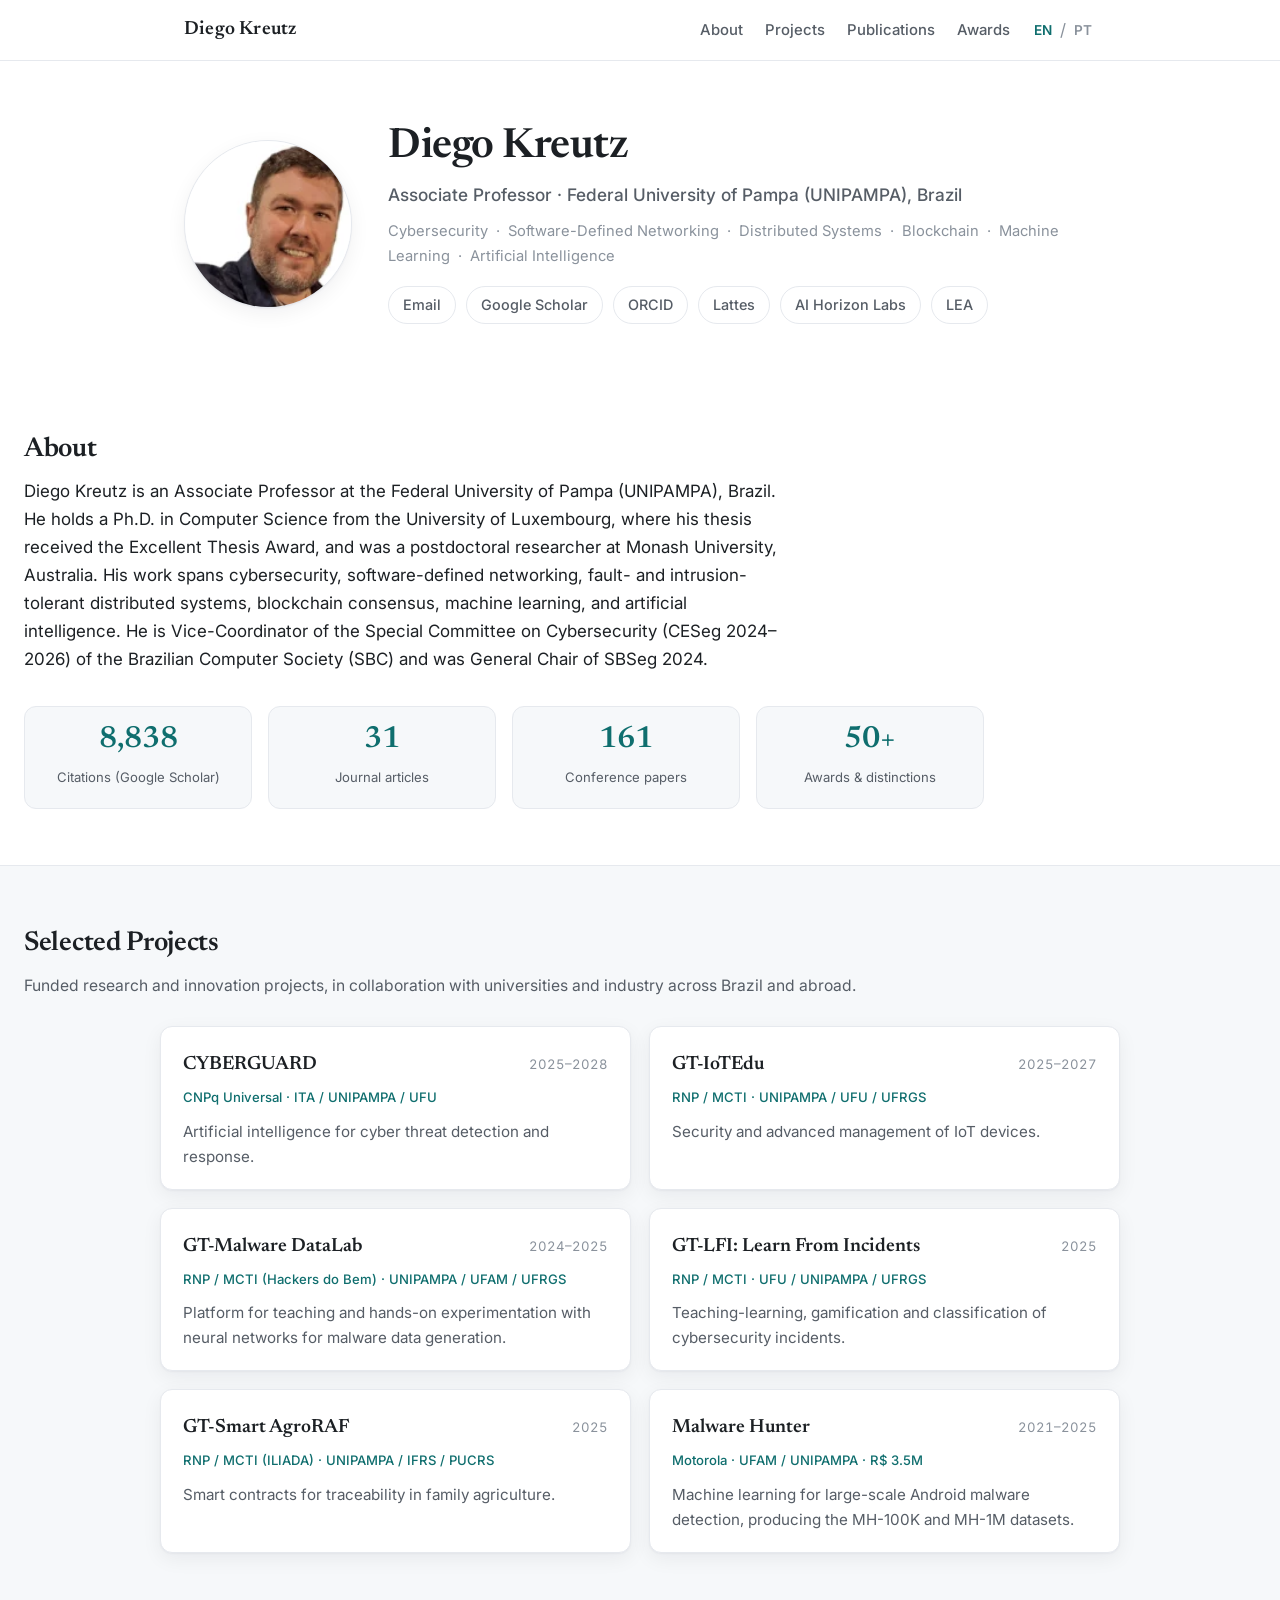
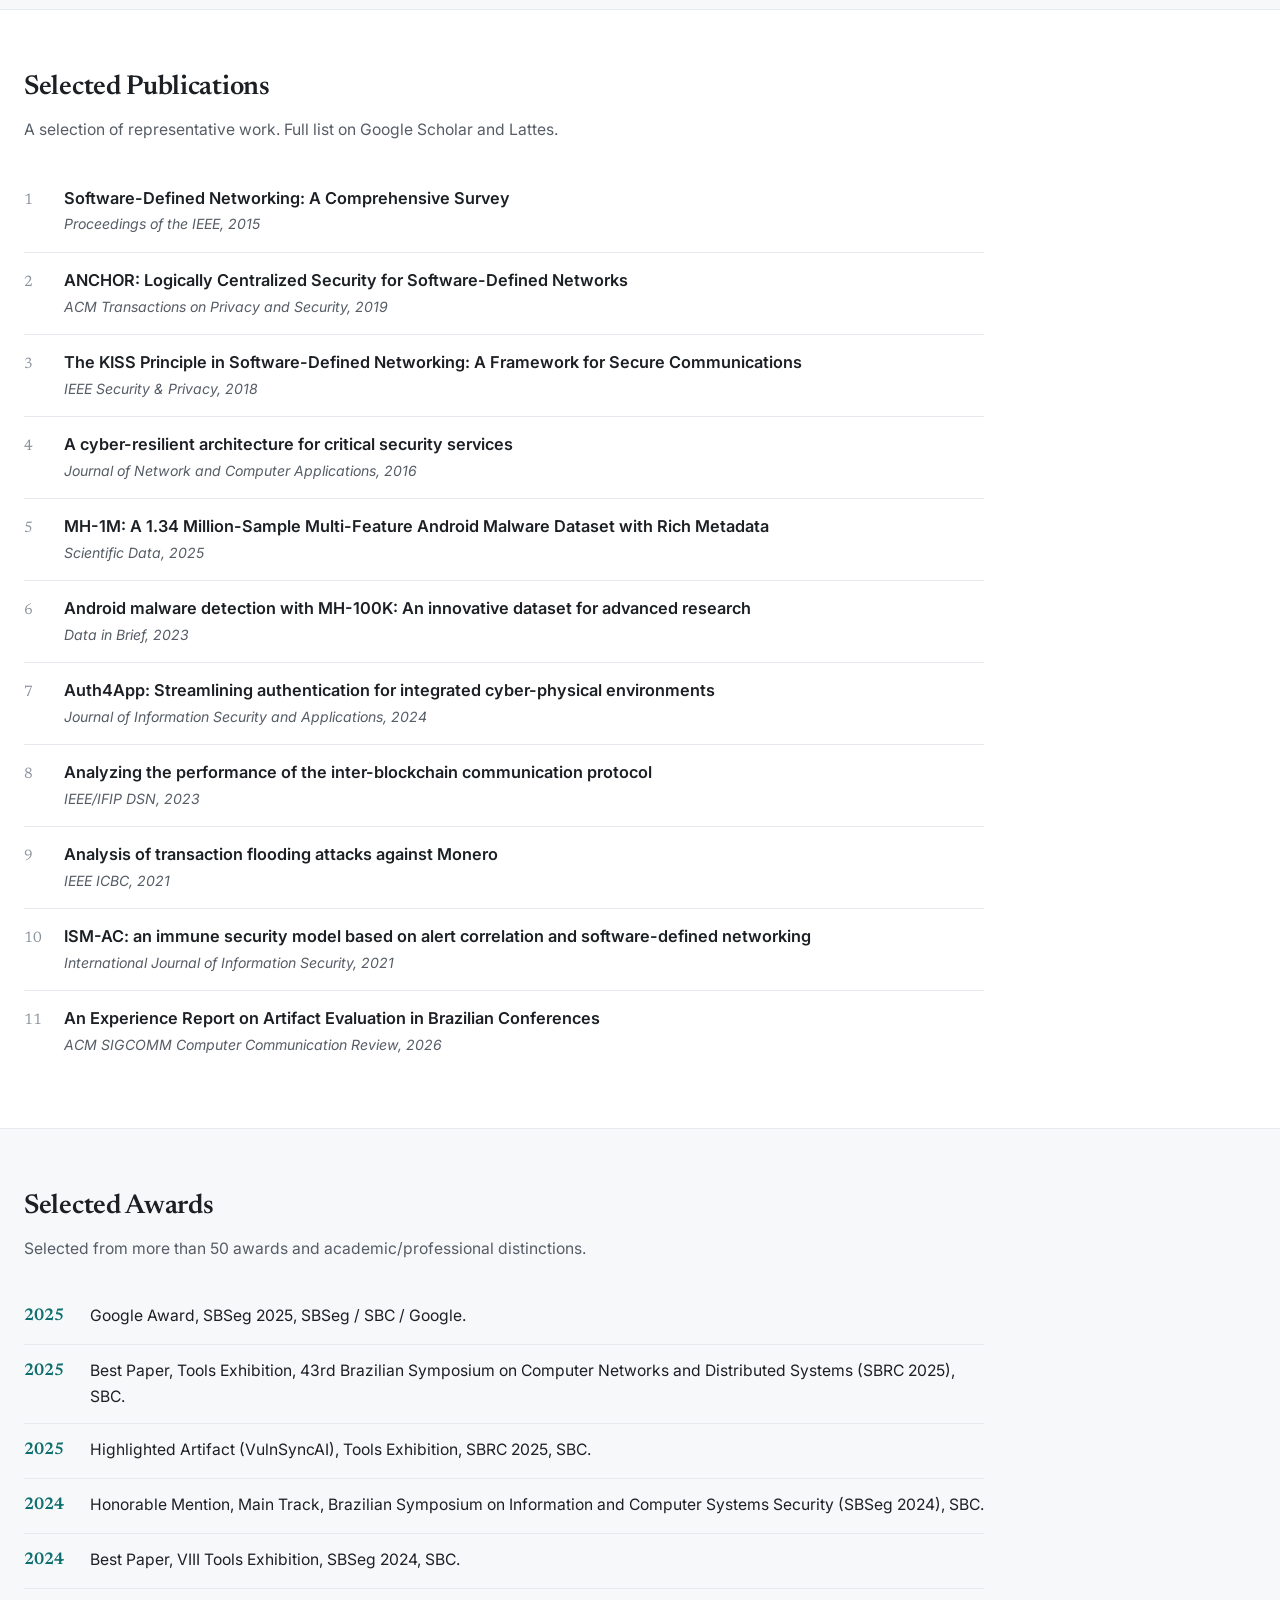
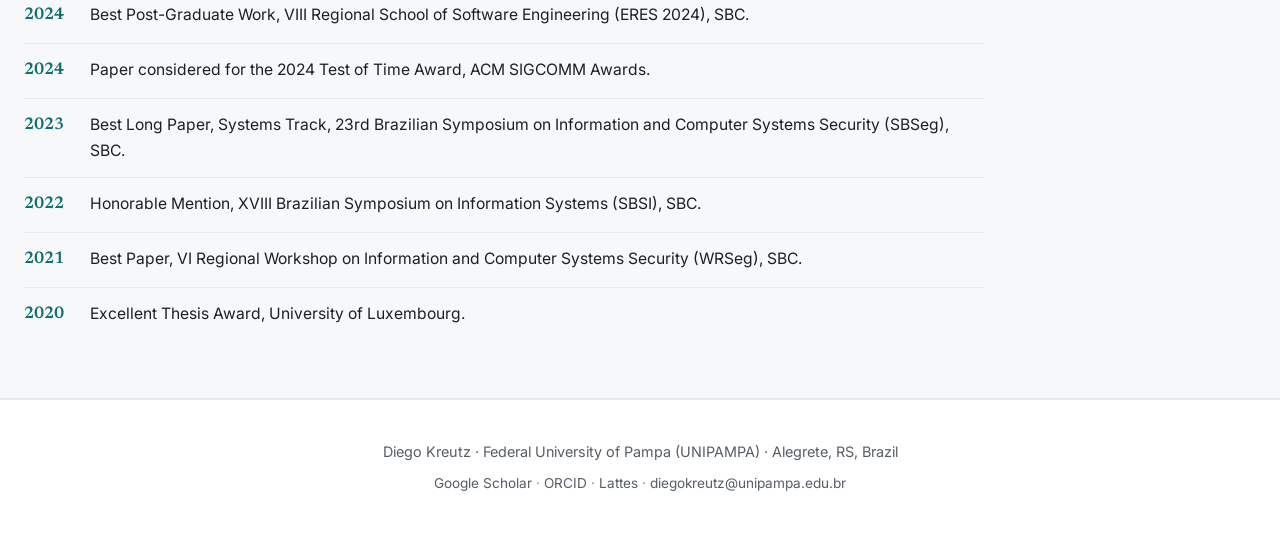
==== index.html @ 08ff3de7 "updates" ====
<!DOCTYPE html>
<html lang="en">
<head>
  <meta charset="UTF-8" />
  <meta name="viewport" content="width=device-width, initial-scale=1.0" />
  <title>Diego Kreutz</title>
  <meta name="description" content="Diego Kreutz, Associate Professor at UNIPAMPA. Research in cybersecurity, software-defined networking, distributed systems, blockchain, machine learning, and artificial intelligence." />
  <meta name="author" content="Diego Kreutz" />

  <!-- Open Graph -->
  <meta property="og:title" content="Diego Kreutz" />
  <meta property="og:description" content="Associate Professor at UNIPAMPA. Cybersecurity, Software-Defined Networking, Distributed Systems." />
  <meta property="og:type" content="profile" />
  <meta property="og:image" content="img/diego.png" />

  <link rel="preconnect" href="https://fonts.googleapis.com" />
  <link rel="preconnect" href="https://fonts.gstatic.com" crossorigin />
  <link href="https://fonts.googleapis.com/css2?family=Newsreader:opsz,wght@6..72,400;6..72,500;6..72,600&family=Inter:wght@400;500;600;700&display=swap" rel="stylesheet" />
  <link rel="stylesheet" href="css/style.css" />
</head>
<body>

  <!-- ===================== NAV ===================== -->
  <header class="nav" id="top">
    <div class="nav__inner">
      <a class="nav__brand" href="#top">Diego Kreutz</a>
      <nav class="nav__links" aria-label="Primary">
        <a href="#about"        data-en="About"        data-pt="Sobre">About</a>
        <a href="#projects"     data-en="Projects"     data-pt="Projetos">Projects</a>
        <a href="#publications" data-en="Publications" data-pt="Publicações">Publications</a>
        <a href="#awards"       data-en="Awards"       data-pt="Prêmios">Awards</a>
      </nav>
      <div class="lang" role="group" aria-label="Language">
        <button type="button" class="lang__btn is-active" data-lang="en" aria-pressed="true">EN</button>
        <span class="lang__sep">/</span>
        <button type="button" class="lang__btn" data-lang="pt" aria-pressed="false">PT</button>
      </div>
    </div>
  </header>

  <main>

    <!-- ===================== HERO ===================== -->
    <section class="hero">
      <div class="hero__inner">
        <img class="hero__photo" src="img/diego.png" alt="Diego Kreutz" width="200" height="200" />
        <div class="hero__text">
          <h1 class="hero__name">Diego Kreutz</h1>
          <p class="hero__role"
             data-en="Associate Professor &middot; Federal University of Pampa (UNIPAMPA), Brazil"
             data-pt="Professor Associado &middot; Universidade Federal do Pampa (UNIPAMPA), Brasil">
            Associate Professor &middot; Federal University of Pampa (UNIPAMPA), Brazil
          </p>
          <p class="hero__tags"
             data-en="Cybersecurity &nbsp;·&nbsp; Software-Defined Networking &nbsp;·&nbsp; Distributed Systems &nbsp;·&nbsp; Blockchain &nbsp;·&nbsp; Machine Learning &nbsp;·&nbsp; Artificial Intelligence"
             data-pt="Cibersegurança &nbsp;·&nbsp; Redes Definidas por Software &nbsp;·&nbsp; Sistemas Distribuídos &nbsp;·&nbsp; Blockchain &nbsp;·&nbsp; Aprendizado de Máquina &nbsp;·&nbsp; Inteligência Artificial">
            Cybersecurity &nbsp;·&nbsp; Software-Defined Networking &nbsp;·&nbsp; Distributed Systems &nbsp;·&nbsp; Blockchain &nbsp;·&nbsp; Machine Learning &nbsp;·&nbsp; Artificial Intelligence
          </p>
          <div class="hero__links">
            <a href="mailto:diegokreutz@unipampa.edu.br">Email</a>
            <a href="https://scholar.google.com/citations?user=JcL8biEAAAAJ" target="_blank" rel="noopener">Google Scholar</a>
            <a href="https://orcid.org/0000-0003-0830-0238" target="_blank" rel="noopener">ORCID</a>
            <a href="http://lattes.cnpq.br/9207573181802953" target="_blank" rel="noopener">Lattes</a>
            <a href="https://ai-horizon-labs.github.io" target="_blank" rel="noopener">AI Horizon Labs</a>
            <a href="https://sites.unipampa.edu.br/lea/" target="_blank" rel="noopener">LEA</a>
          </div>
        </div>
      </div>
    </section>

    <!-- ===================== ABOUT ===================== -->
    <section class="section" id="about">
      <h2 class="section__title" data-en="About" data-pt="Sobre">About</h2>
      <p class="about__text"
         data-en="Diego Kreutz is an Associate Professor at the Federal University of Pampa (UNIPAMPA), Brazil. He holds a Ph.D. in Computer Science from the University of Luxembourg, where his thesis received the Excellent Thesis Award, and was a postdoctoral researcher at Monash University, Australia. His work spans cybersecurity, software-defined networking, fault- and intrusion-tolerant distributed systems, blockchain consensus, machine learning, and artificial intelligence. He is Vice-Coordinator of the Special Committee on Cybersecurity (CESeg 2024–2026) of the Brazilian Computer Society (SBC) and was General Chair of SBSeg 2024."
         data-pt="Diego Kreutz é Professor Associado na Universidade Federal do Pampa (UNIPAMPA), Brasil. É Doutor em Ciência da Computação pela Universidade de Luxemburgo, onde sua tese recebeu o Excellent Thesis Award, e foi pesquisador de pós-doutorado na Monash University, Austrália. Sua atuação abrange cibersegurança, redes definidas por software, sistemas distribuídos tolerantes a falhas e intrusões, consenso em blockchain, aprendizado de máquina e inteligência artificial. É Vice-Coordenador da Comissão Especial de Cibersegurança (CESeg 2024–2026) da Sociedade Brasileira de Computação (SBC) e foi Coordenador Geral do SBSeg 2024.">
        Diego Kreutz is an Associate Professor at the Federal University of Pampa (UNIPAMPA), Brazil.
      </p>

      <ul class="stats">
        <li class="stat">
          <span class="stat__num">8,838</span>
          <span class="stat__label" data-en="Citations (Google Scholar)" data-pt="Citações (Google Scholar)">Citations (Google Scholar)</span>
        </li>
        <li class="stat">
          <span class="stat__num">31</span>
          <span class="stat__label" data-en="Journal articles" data-pt="Artigos em periódicos">Journal articles</span>
        </li>
        <li class="stat">
          <span class="stat__num">161</span>
          <span class="stat__label" data-en="Conference papers" data-pt="Artigos em eventos">Conference papers</span>
        </li>
        <li class="stat">
          <span class="stat__num">50+</span>
          <span class="stat__label" data-en="Awards &amp; distinctions" data-pt="Prêmios e distinções">Awards &amp; distinctions</span>
        </li>
      </ul>
    </section>

    <!-- ===================== PROJECTS ===================== -->
    <section class="section section--alt" id="projects">
      <h2 class="section__title" data-en="Selected Projects" data-pt="Projetos Selecionados">Selected Projects</h2>
      <p class="section__lead"
         data-en="Funded research and innovation projects, in collaboration with universities and industry across Brazil and abroad."
         data-pt="Projetos de pesquisa e inovação financiados, em colaboração com universidades e a indústria no Brasil e no exterior.">
        Funded research and innovation projects.
      </p>

      <div class="cards">
        <article class="card">
          <header class="card__head">
            <h3 class="card__title">CYBERGUARD</h3>
            <span class="card__period">2025–2028</span>
          </header>
          <p class="card__meta">CNPq Universal &middot; ITA / UNIPAMPA / UFU</p>
          <p class="card__desc"
             data-en="Artificial intelligence for cyber threat detection and response."
             data-pt="Inteligência artificial para detecção e resposta a ameaças cibernéticas.">
            Artificial intelligence for cyber threat detection and response.
          </p>
        </article>

        <article class="card">
          <header class="card__head">
            <h3 class="card__title">GT-IoTEdu</h3>
            <span class="card__period">2025–2027</span>
          </header>
          <p class="card__meta">RNP / MCTI &middot; UNIPAMPA / UFU / UFRGS</p>
          <p class="card__desc"
             data-en="Security and advanced management of IoT devices."
             data-pt="Segurança e gestão avançada de dispositivos IoT.">
            Security and advanced management of IoT devices.
          </p>
        </article>

        <article class="card">
          <header class="card__head">
            <h3 class="card__title">GT-Malware DataLab</h3>
            <span class="card__period">2024–2025</span>
          </header>
          <p class="card__meta">RNP / MCTI (Hackers do Bem) &middot; UNIPAMPA / UFAM / UFRGS</p>
          <p class="card__desc"
             data-en="Platform for teaching and hands-on experimentation with neural networks for malware data generation."
             data-pt="Plataforma de ensino e experimentação prática com redes neurais para geração de dados de malware.">
            Platform for teaching and experimentation with neural networks for malware data generation.
          </p>
        </article>

        <article class="card">
          <header class="card__head">
            <h3 class="card__title">GT-LFI: Learn From Incidents</h3>
            <span class="card__period">2025</span>
          </header>
          <p class="card__meta">RNP / MCTI &middot; UFU / UNIPAMPA / UFRGS</p>
          <p class="card__desc"
             data-en="Teaching-learning, gamification and classification of cybersecurity incidents."
             data-pt="Ensino-aprendizagem, gamificação e classificação de incidentes de cibersegurança.">
            Teaching-learning, gamification and classification of cybersecurity incidents.
          </p>
        </article>

        <article class="card">
          <header class="card__head">
            <h3 class="card__title">GT-Smart AgroRAF</h3>
            <span class="card__period">2025</span>
          </header>
          <p class="card__meta">RNP / MCTI (ILIADA) &middot; UNIPAMPA / IFRS / PUCRS</p>
          <p class="card__desc"
             data-en="Smart contracts for traceability in family agriculture."
             data-pt="Contratos inteligentes para rastreabilidade na agricultura familiar.">
            Smart contracts for traceability in family agriculture.
          </p>
        </article>

        <article class="card">
          <header class="card__head">
            <h3 class="card__title">Malware Hunter</h3>
            <span class="card__period">2021–2025</span>
          </header>
          <p class="card__meta">Motorola &middot; UFAM / UNIPAMPA &middot; R$ 3.5M</p>
          <p class="card__desc"
             data-en="Machine learning for large-scale Android malware detection, producing the MH-100K and MH-1M datasets."
             data-pt="Aprendizado de máquina para detecção de malware Android em larga escala, originando os datasets MH-100K e MH-1M.">
            Machine learning for large-scale Android malware detection.
          </p>
        </article>
      </div>
    </section>

    <!-- ===================== PUBLICATIONS ===================== -->
    <section class="section" id="publications">
      <h2 class="section__title" data-en="Selected Publications" data-pt="Publicações Selecionadas">Selected Publications</h2>
      <p class="section__lead"
         data-en="A selection of representative work. Full list on Google Scholar and Lattes."
         data-pt="Uma seleção de trabalhos representativos. Lista completa no Google Scholar e no Lattes.">
        A selection of representative work.
      </p>

      <ol class="pubs">
        <li class="pub">
          <a class="pub__title" href="https://scholar.google.com/scholar?q=Software-Defined+Networking+A+Comprehensive+Survey+Kreutz" target="_blank" rel="noopener">Software-Defined Networking: A Comprehensive Survey</a>
          <span class="pub__venue">Proceedings of the IEEE, 2015</span>
        </li>
        <li class="pub">
          <a class="pub__title" href="https://scholar.google.com/scholar?q=ANCHOR+Logically+Centralized+Security+for+Software-Defined+Networks+Kreutz" target="_blank" rel="noopener">ANCHOR: Logically Centralized Security for Software-Defined Networks</a>
          <span class="pub__venue">ACM Transactions on Privacy and Security, 2019</span>
        </li>
        <li class="pub">
          <a class="pub__title" href="https://scholar.google.com/scholar?q=The+KISS+principle+in+Software-Defined+Networking+Kreutz" target="_blank" rel="noopener">The KISS Principle in Software-Defined Networking: A Framework for Secure Communications</a>
          <span class="pub__venue">IEEE Security &amp; Privacy, 2018</span>
        </li>
        <li class="pub">
          <a class="pub__title" href="https://scholar.google.com/scholar?q=A+cyber-resilient+architecture+for+critical+security+services+Kreutz" target="_blank" rel="noopener">A cyber-resilient architecture for critical security services</a>
          <span class="pub__venue">Journal of Network and Computer Applications, 2016</span>
        </li>
        <li class="pub">
          <a class="pub__title" href="https://scholar.google.com/scholar?q=MH-1M+1.34+Million-Sample+Multi-Feature+Android+Malware+Dataset" target="_blank" rel="noopener">MH-1M: A 1.34 Million-Sample Multi-Feature Android Malware Dataset with Rich Metadata</a>
          <span class="pub__venue">Scientific Data, 2025</span>
        </li>
        <li class="pub">
          <a class="pub__title" href="https://scholar.google.com/scholar?q=Android+malware+detection+with+MH-100K+Kreutz" target="_blank" rel="noopener">Android malware detection with MH-100K: An innovative dataset for advanced research</a>
          <span class="pub__venue">Data in Brief, 2023</span>
        </li>
        <li class="pub">
          <a class="pub__title" href="https://scholar.google.com/scholar?q=Auth4App+Streamlining+authentication+for+integrated+cyber-physical+environments" target="_blank" rel="noopener">Auth4App: Streamlining authentication for integrated cyber-physical environments</a>
          <span class="pub__venue">Journal of Information Security and Applications, 2024</span>
        </li>
        <li class="pub">
          <a class="pub__title" href="https://scholar.google.com/scholar?q=Analyzing+the+performance+of+the+inter-blockchain+communication+protocol+Chervinski+Kreutz" target="_blank" rel="noopener">Analyzing the performance of the inter-blockchain communication protocol</a>
          <span class="pub__venue">IEEE/IFIP DSN, 2023</span>
        </li>
        <li class="pub">
          <a class="pub__title" href="https://scholar.google.com/scholar?q=Analysis+of+transaction+flooding+attacks+against+Monero+Chervinski+Kreutz" target="_blank" rel="noopener">Analysis of transaction flooding attacks against Monero</a>
          <span class="pub__venue">IEEE ICBC, 2021</span>
        </li>
        <li class="pub">
          <a class="pub__title" href="https://scholar.google.com/scholar?q=ISM-AC+immune+security+model+based+on+alert+correlation+and+software-defined+networking" target="_blank" rel="noopener">ISM-AC: an immune security model based on alert correlation and software-defined networking</a>
          <span class="pub__venue">International Journal of Information Security, 2021</span>
        </li>
        <li class="pub">
          <a class="pub__title" href="https://scholar.google.com/scholar?q=An+Experience+Report+on+Artifact+Evaluation+in+Brazilian+Conferences" target="_blank" rel="noopener">An Experience Report on Artifact Evaluation in Brazilian Conferences</a>
          <span class="pub__venue">ACM SIGCOMM Computer Communication Review, 2026</span>
        </li>
      </ol>
    </section>

    <!-- ===================== AWARDS ===================== -->
    <section class="section section--alt" id="awards">
      <h2 class="section__title" data-en="Selected Awards" data-pt="Prêmios Selecionados">Selected Awards</h2>
      <p class="section__lead"
         data-en="Selected from more than 50 awards and academic/professional distinctions."
         data-pt="Selecionados entre mais de 50 prêmios e distinções acadêmicas e profissionais.">
        Selected from more than 50 awards and distinctions.
      </p>

      <ul class="awards">
        <li class="award">
          <span class="award__year">2025</span>
          <span class="award__text" data-en="Google Award, SBSeg 2025, SBSeg / SBC / Google." data-pt="Google Award, SBSeg 2025, SBSeg / SBC / Google.">Google Award, SBSeg 2025, SBSeg / SBC / Google.</span>
        </li>
        <li class="award">
          <span class="award__year">2025</span>
          <span class="award__text" data-en="Best Paper, Tools Exhibition, 43rd Brazilian Symposium on Computer Networks and Distributed Systems (SBRC 2025), SBC." data-pt="Melhor Artigo, Salão de Ferramentas, 43º Simpósio Brasileiro de Redes de Computadores e Sistemas Distribuídos (SBRC 2025), SBC.">Best Paper, Tools Exhibition, SBRC 2025, SBC.</span>
        </li>
        <li class="award">
          <span class="award__year">2025</span>
          <span class="award__text" data-en="Highlighted Artifact (VulnSyncAI), Tools Exhibition, SBRC 2025, SBC." data-pt="Artefato Destaque (VulnSyncAI), Salão de Ferramentas, SBRC 2025, SBC.">Highlighted Artifact (VulnSyncAI), Tools Exhibition, SBRC 2025, SBC.</span>
        </li>
        <li class="award">
          <span class="award__year">2024</span>
          <span class="award__text" data-en="Honorable Mention, Main Track, Brazilian Symposium on Information and Computer Systems Security (SBSeg 2024), SBC." data-pt="Menção Honrosa, Trilha Principal, Simpósio Brasileiro em Segurança da Informação e de Sistemas Computacionais (SBSeg 2024), SBC.">Honorable Mention, Main Track, SBSeg 2024, SBC.</span>
        </li>
        <li class="award">
          <span class="award__year">2024</span>
          <span class="award__text" data-en="Best Paper, VIII Tools Exhibition, SBSeg 2024, SBC." data-pt="Melhor Artigo, VIII Salão de Ferramentas, SBSeg 2024, SBC.">Best Paper, VIII Tools Exhibition, SBSeg 2024, SBC.</span>
        </li>
        <li class="award">
          <span class="award__year">2024</span>
          <span class="award__text" data-en="Best Post-Graduate Work, VIII Regional School of Software Engineering (ERES 2024), SBC." data-pt="Melhor Trabalho de Pós-Graduação, VIII Escola Regional de Engenharia de Software (ERES 2024), SBC.">Best Post-Graduate Work, ERES 2024, SBC.</span>
        </li>
        <li class="award">
          <span class="award__year">2024</span>
          <span class="award__text" data-en="Paper considered for the 2024 Test of Time Award, ACM SIGCOMM Awards." data-pt="Artigo considerado para o prêmio Test of Time 2024, ACM SIGCOMM Awards.">Paper considered for the 2024 Test of Time Award, ACM SIGCOMM.</span>
        </li>
        <li class="award">
          <span class="award__year">2023</span>
          <span class="award__text" data-en="Best Long Paper, Systems Track, 23rd Brazilian Symposium on Information and Computer Systems Security (SBSeg), SBC." data-pt="Melhor Artigo Longo, Trilha de Sistemas, 23º Simpósio Brasileiro em Segurança da Informação e de Sistemas Computacionais (SBSeg), SBC.">Best Long Paper, Systems Track, SBSeg 2023, SBC.</span>
        </li>
        <li class="award">
          <span class="award__year">2022</span>
          <span class="award__text" data-en="Honorable Mention, XVIII Brazilian Symposium on Information Systems (SBSI), SBC." data-pt="Menção Honrosa, XVIII Simpósio Brasileiro de Sistemas de Informação (SBSI), SBC.">Honorable Mention, XVIII Brazilian Symposium on Information Systems (SBSI), SBC.</span>
        </li>
        <li class="award">
          <span class="award__year">2021</span>
          <span class="award__text" data-en="Best Paper, VI Regional Workshop on Information and Computer Systems Security (WRSeg), SBC." data-pt="Melhor Artigo, VI Workshop Regional de Segurança da Informação e de Sistemas Computacionais (WRSeg), SBC.">Best Paper, VI Regional Workshop on Information and Computer Systems Security (WRSeg), SBC.</span>
        </li>
        <li class="award">
          <span class="award__year">2020</span>
          <span class="award__text" data-en="Excellent Thesis Award, University of Luxembourg." data-pt="Excellent Thesis Award, Universidade de Luxemburgo.">Excellent Thesis Award, University of Luxembourg.</span>
        </li>
      </ul>
    </section>

  </main>

  <!-- ===================== FOOTER ===================== -->
  <footer class="footer">
    <p class="footer__line">Diego Kreutz &middot; Federal University of Pampa (UNIPAMPA) &middot; Alegrete, RS, Brazil</p>
    <p class="footer__sub">
      <a href="https://scholar.google.com/citations?user=JcL8biEAAAAJ" target="_blank" rel="noopener">Google Scholar</a> &middot;
      <a href="https://orcid.org/0000-0003-0830-0238" target="_blank" rel="noopener">ORCID</a> &middot;
      <a href="http://lattes.cnpq.br/9207573181802953" target="_blank" rel="noopener">Lattes</a> &middot;
      <a href="mailto:diegokreutz@unipampa.edu.br">diegokreutz@unipampa.edu.br</a>
    </p>
  </footer>

  <script src="js/main.js"></script>
</body>
</html>
---- css/style.css ----
/* ===================================================================
   Diego Kreutz — personal site
   Clean academic, light theme, single accent.
   =================================================================== */

:root {
  --bg:        #ffffff;
  --bg-alt:    #f6f8fa;
  --text:      #1c2024;
  --text-soft: #565d66;
  --text-faint:#8a929c;
  --border:    #e6e9ee;
  --accent:    #0f6e6e;   /* deep teal */
  --accent-dk: #0a5252;
  --max:       960px;
  --radius:    12px;
  --shadow:    0 1px 2px rgba(16,24,40,.04), 0 6px 20px rgba(16,24,40,.06);
}

* { box-sizing: border-box; }

html { scroll-behavior: smooth; }

body {
  margin: 0;
  background: var(--bg);
  color: var(--text);
  font-family: "Inter", -apple-system, BlinkMacSystemFont, "Segoe UI", Roboto, sans-serif;
  font-size: 17px;
  line-height: 1.65;
  -webkit-font-smoothing: antialiased;
  text-rendering: optimizeLegibility;
}

a { color: var(--accent); text-decoration: none; }
a:hover { color: var(--accent-dk); text-decoration: underline; }

/* ===================== NAV ===================== */
.nav {
  position: sticky;
  top: 0;
  z-index: 50;
  background: rgba(255,255,255,.85);
  backdrop-filter: saturate(180%) blur(10px);
  border-bottom: 1px solid var(--border);
}
.nav__inner {
  max-width: var(--max);
  margin: 0 auto;
  padding: 0 24px;
  height: 60px;
  display: flex;
  align-items: center;
  gap: 20px;
}
.nav__brand {
  font-family: "Newsreader", Georgia, serif;
  font-weight: 600;
  font-size: 1.2rem;
  color: var(--text);
  letter-spacing: .2px;
}
.nav__brand:hover { text-decoration: none; }
.nav__links {
  margin-left: auto;
  display: flex;
  gap: 22px;
}
.nav__links a {
  color: var(--text-soft);
  font-size: .93rem;
  font-weight: 500;
}
.nav__links a:hover { color: var(--accent); text-decoration: none; }

.lang { display: flex; align-items: center; gap: 4px; }
.lang__sep { color: var(--text-faint); }
.lang__btn {
  background: none;
  border: none;
  cursor: pointer;
  font: inherit;
  font-size: .85rem;
  font-weight: 600;
  color: var(--text-faint);
  padding: 2px 4px;
}
.lang__btn.is-active { color: var(--accent); }
.lang__btn:hover { color: var(--accent); }

/* ===================== HERO ===================== */
.hero {
  max-width: var(--max);
  margin: 0 auto;
  padding: 64px 24px 48px;
}
.hero__inner {
  display: flex;
  gap: 36px;
  align-items: center;
}
.hero__photo {
  width: 168px;
  height: 168px;
  border-radius: 50%;
  object-fit: cover;
  object-position: center top;
  background: var(--bg-alt);
  border: 1px solid var(--border);
  box-shadow: var(--shadow);
  flex-shrink: 0;
}
.hero__name {
  font-family: "Newsreader", Georgia, serif;
  font-weight: 600;
  font-size: 2.6rem;
  line-height: 1.1;
  margin: 0 0 10px;
  letter-spacing: -.5px;
}
.hero__role {
  margin: 0 0 10px;
  font-size: 1.08rem;
  color: var(--text-soft);
  font-weight: 500;
}
.hero__tags {
  margin: 0 0 18px;
  font-size: .92rem;
  color: var(--text-faint);
}
.hero__links { display: flex; flex-wrap: wrap; gap: 10px; }
.hero__links a {
  display: inline-block;
  padding: 6px 14px;
  border: 1px solid var(--border);
  border-radius: 999px;
  font-size: .9rem;
  font-weight: 500;
  color: var(--text-soft);
  background: var(--bg);
  transition: border-color .15s, color .15s, background .15s;
}
.hero__links a:hover {
  color: var(--accent);
  border-color: var(--accent);
  background: var(--bg-alt);
  text-decoration: none;
}

/* ===================== SECTIONS ===================== */
.section {
  padding: 56px 24px;
}
.section > * {
  max-width: var(--max);
  margin-left: auto;
  margin-right: auto;
}
.section--alt {
  background: var(--bg-alt);
  border-top: 1px solid var(--border);
  border-bottom: 1px solid var(--border);
}
.section__title {
  font-family: "Newsreader", Georgia, serif;
  font-weight: 600;
  font-size: 1.7rem;
  margin: 0 0 6px;
  letter-spacing: -.3px;
}
.section__lead {
  color: var(--text-soft);
  margin: 0 0 28px;
  font-size: .98rem;
}

/* ----- About ----- */
.about__text {
  font-size: 1.06rem;
  color: var(--text);
  margin: 0 0 32px;
  max-width: 760px;
}
.stats {
  list-style: none;
  margin: 0;
  padding: 0;
  display: grid;
  grid-template-columns: repeat(4, 1fr);
  gap: 16px;
}
.stat {
  background: var(--bg-alt);
  border: 1px solid var(--border);
  border-radius: var(--radius);
  padding: 18px 16px;
  text-align: center;
}
.stat__num {
  display: block;
  font-family: "Newsreader", Georgia, serif;
  font-size: 1.9rem;
  font-weight: 600;
  color: var(--accent);
  line-height: 1;
  margin-bottom: 6px;
}
.stat__label {
  font-size: .82rem;
  color: var(--text-soft);
}

/* ----- Projects ----- */
.cards {
  display: grid;
  grid-template-columns: repeat(2, 1fr);
  gap: 18px;
}
.card {
  background: var(--bg);
  border: 1px solid var(--border);
  border-radius: var(--radius);
  padding: 22px 22px 20px;
  box-shadow: var(--shadow);
  transition: transform .15s, box-shadow .15s;
}
.card:hover {
  transform: translateY(-2px);
  box-shadow: 0 2px 4px rgba(16,24,40,.05), 0 14px 30px rgba(16,24,40,.10);
}
.card__head {
  display: flex;
  justify-content: space-between;
  align-items: baseline;
  gap: 12px;
  margin-bottom: 6px;
}
.card__title {
  font-family: "Newsreader", Georgia, serif;
  font-size: 1.2rem;
  font-weight: 600;
  margin: 0;
}
.card__period {
  font-size: .82rem;
  color: var(--text-faint);
  font-variant-numeric: tabular-nums;
  white-space: nowrap;
}
.card__meta {
  font-size: .82rem;
  color: var(--accent);
  font-weight: 500;
  margin: 0 0 10px;
}
.card__desc {
  font-size: .95rem;
  color: var(--text-soft);
  margin: 0;
}

/* ----- Publications ----- */
.pubs {
  list-style: none;
  margin: 0;
  padding: 0;
  counter-reset: pub;
}
.pub {
  counter-increment: pub;
  position: relative;
  padding: 16px 0 16px 40px;
  border-bottom: 1px solid var(--border);
}
.pub:last-child { border-bottom: none; }
.pub::before {
  content: counter(pub);
  position: absolute;
  left: 0;
  top: 17px;
  font-family: "Newsreader", Georgia, serif;
  font-size: .95rem;
  color: var(--text-faint);
  font-variant-numeric: tabular-nums;
}
.pub__title {
  display: block;
  font-weight: 600;
  font-size: 1.02rem;
  color: var(--text);
  line-height: 1.4;
}
.pub__title:hover { color: var(--accent); text-decoration: none; }
.pub__venue {
  display: block;
  margin-top: 3px;
  font-size: .88rem;
  color: var(--text-soft);
  font-style: italic;
}

/* ----- Awards ----- */
.awards {
  list-style: none;
  margin: 0;
  padding: 0;
}
.award {
  display: flex;
  gap: 18px;
  padding: 13px 0;
  border-bottom: 1px solid var(--border);
}
.award:last-child { border-bottom: none; }
.award__year {
  flex-shrink: 0;
  width: 48px;
  font-family: "Newsreader", Georgia, serif;
  font-weight: 600;
  color: var(--accent);
  font-variant-numeric: tabular-nums;
}
.award__text {
  color: var(--text);
  font-size: .98rem;
}

/* ===================== FOOTER ===================== */
.footer {
  padding: 40px 24px 56px;
  text-align: center;
  border-top: 1px solid var(--border);
}
.footer__line {
  margin: 0 0 8px;
  font-size: .9rem;
  color: var(--text-soft);
}
.footer__sub {
  margin: 0;
  font-size: .85rem;
  color: var(--text-faint);
}
.footer__sub a { color: var(--text-soft); }

/* ===================== RESPONSIVE ===================== */
@media (max-width: 720px) {
  body { font-size: 16px; }
  .nav__links { display: none; }
  .nav__inner { gap: 12px; }
  .hero { padding: 40px 22px 32px; }
  .hero__inner { flex-direction: column; text-align: center; gap: 22px; }
  .hero__name { font-size: 2.1rem; }
  .hero__links { justify-content: center; }
  .stats { grid-template-columns: repeat(2, 1fr); }
  .cards { grid-template-columns: 1fr; }
  .section { padding: 44px 22px; }
}

@media (prefers-reduced-motion: reduce) {
  html { scroll-behavior: auto; }
  .card { transition: none; }
}
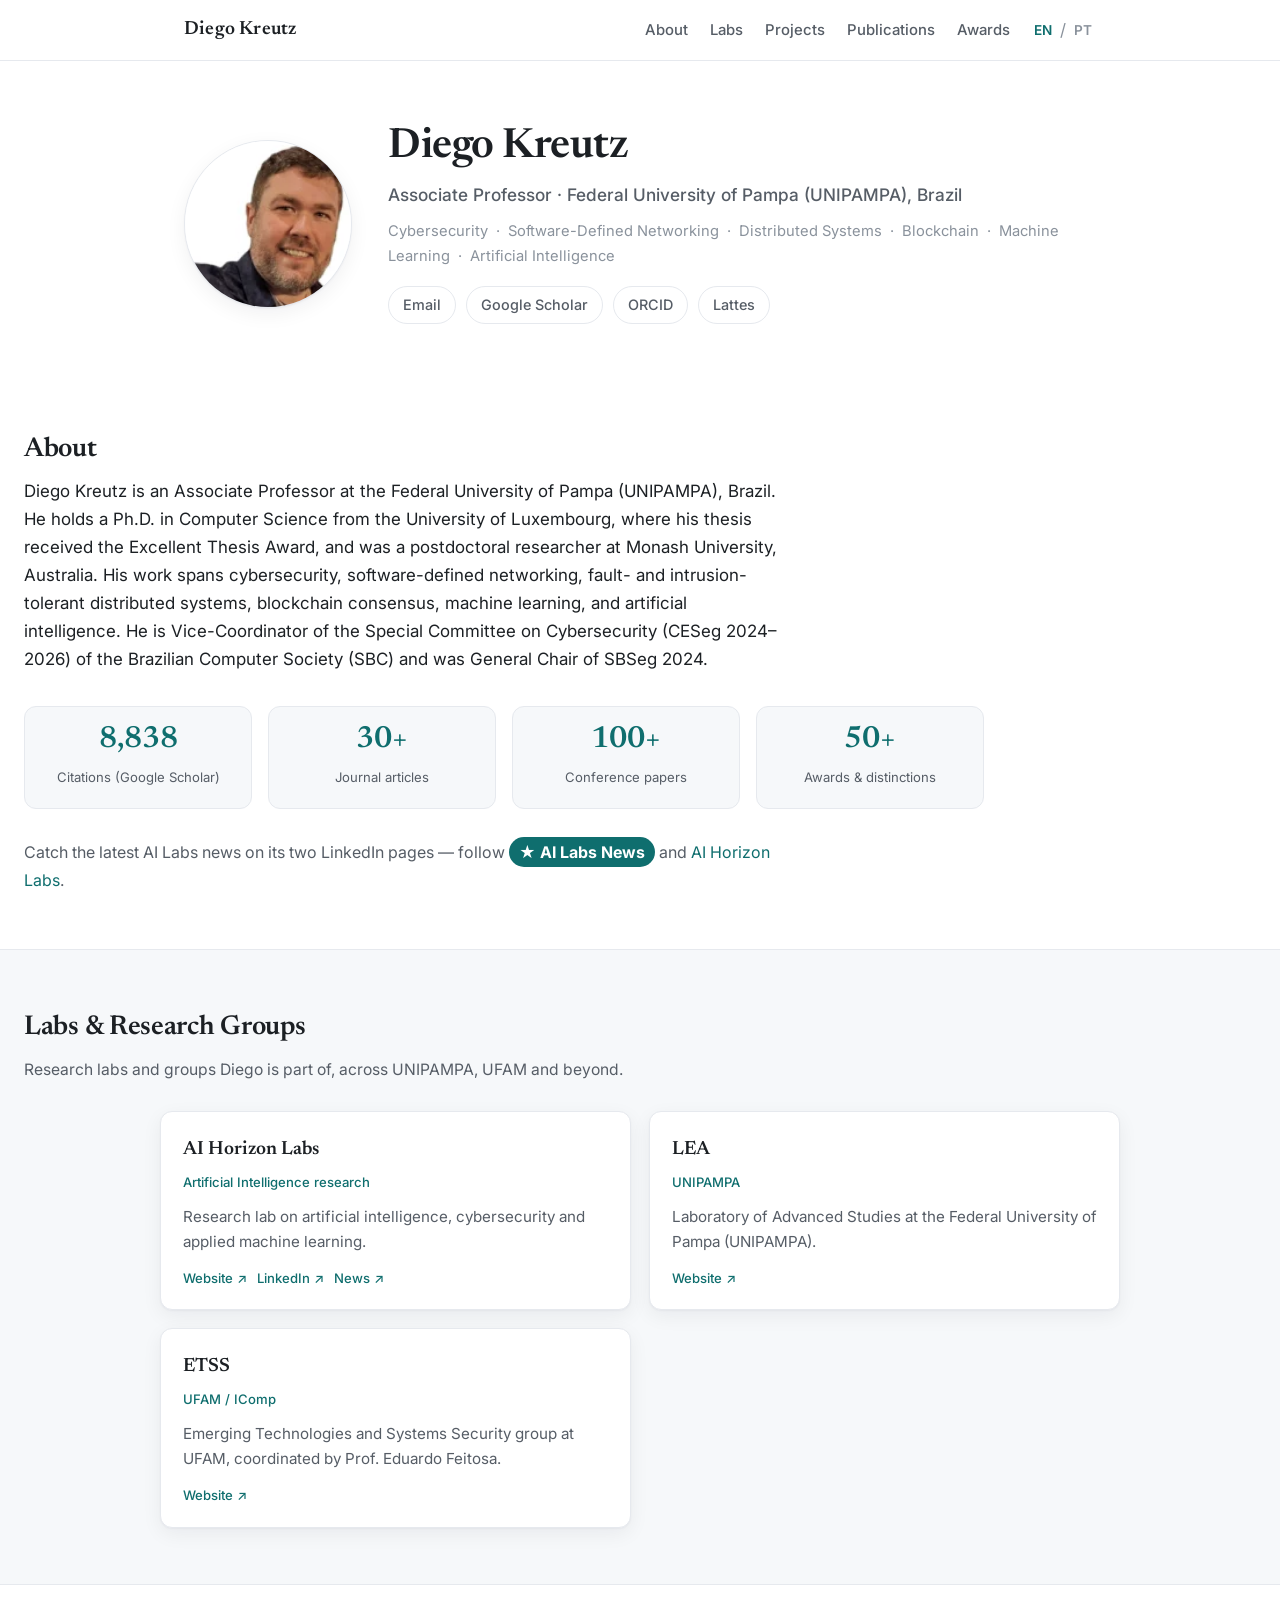
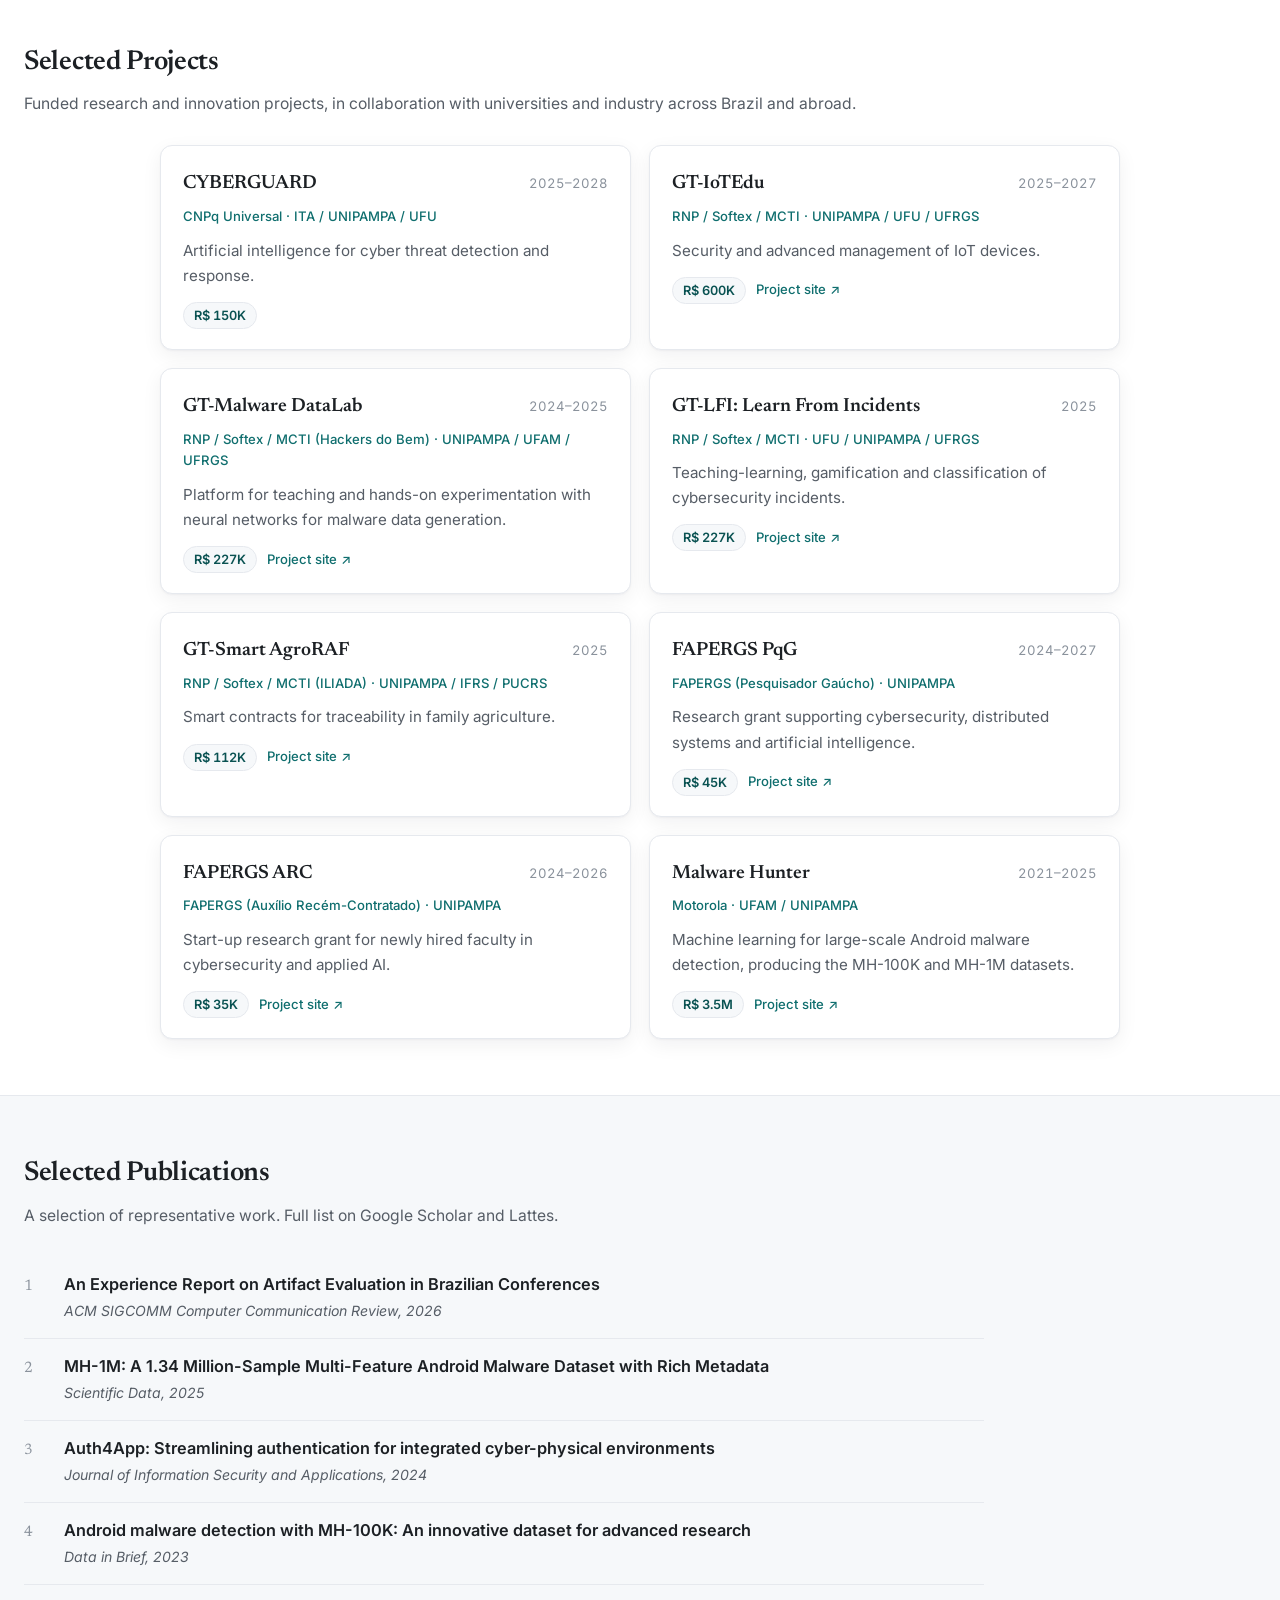
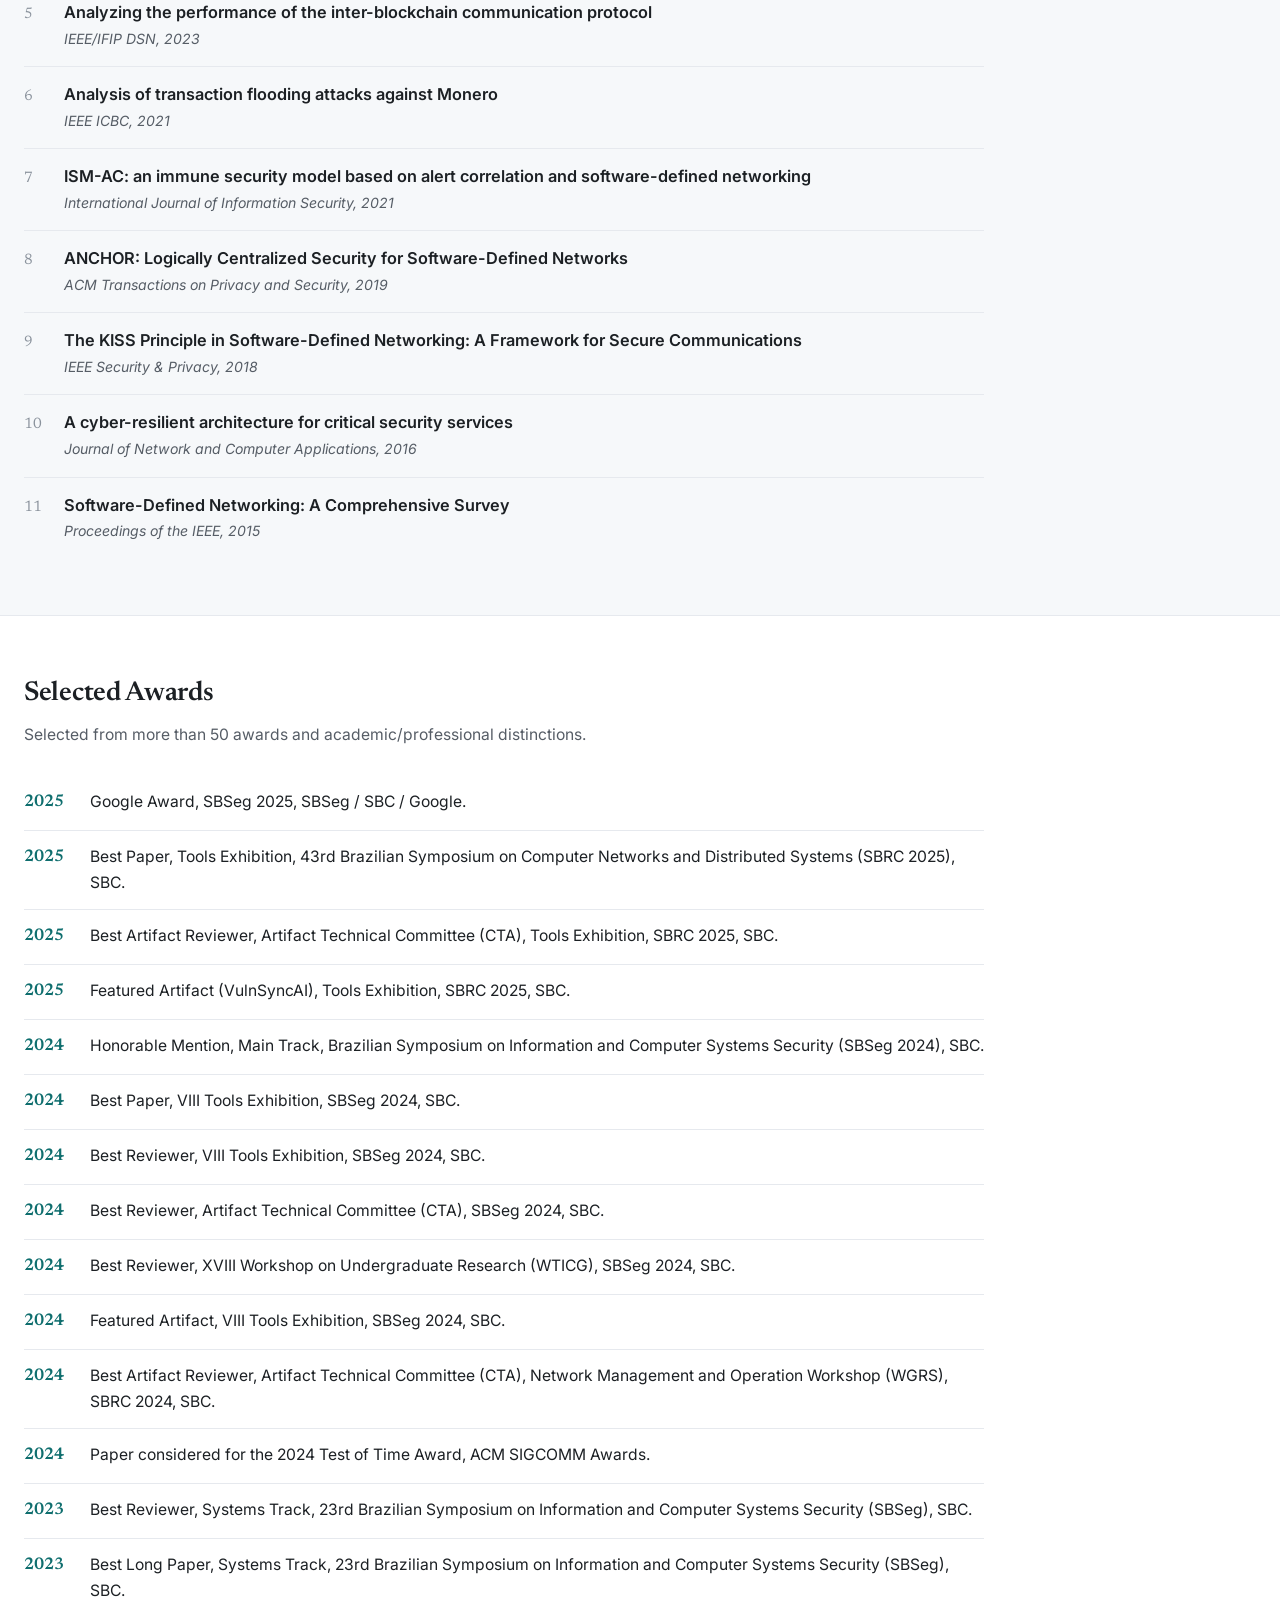
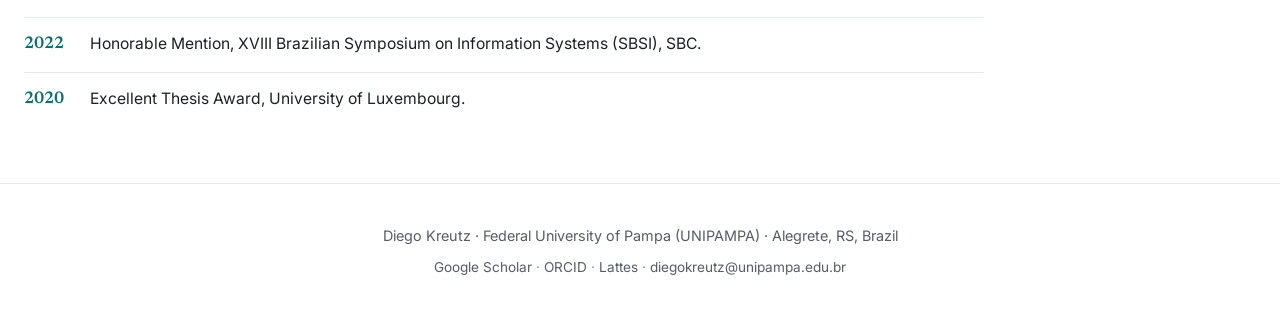
==== commit 9db1f7b0: "updates" ====
--- a/index.html
+++ b/index.html
@@ -26,6 +26,7 @@
       <a class="nav__brand" href="#top">Diego Kreutz</a>
       <nav class="nav__links" aria-label="Primary">
         <a href="#about"        data-en="About"        data-pt="Sobre">About</a>
+        <a href="#labs"         data-en="Labs"         data-pt="Laboratórios">Labs</a>
         <a href="#projects"     data-en="Projects"     data-pt="Projetos">Projects</a>
         <a href="#publications" data-en="Publications" data-pt="Publicações">Publications</a>
         <a href="#awards"       data-en="Awards"       data-pt="Prêmios">Awards</a>
@@ -61,8 +62,6 @@
             <a href="https://scholar.google.com/citations?user=JcL8biEAAAAJ" target="_blank" rel="noopener">Google Scholar</a>
             <a href="https://orcid.org/0000-0003-0830-0238" target="_blank" rel="noopener">ORCID</a>
             <a href="http://lattes.cnpq.br/9207573181802953" target="_blank" rel="noopener">Lattes</a>
-            <a href="https://ai-horizon-labs.github.io" target="_blank" rel="noopener">AI Horizon Labs</a>
-            <a href="https://sites.unipampa.edu.br/lea/" target="_blank" rel="noopener">LEA</a>
           </div>
         </div>
       </div>
@@ -83,11 +82,11 @@
           <span class="stat__label" data-en="Citations (Google Scholar)" data-pt="Citações (Google Scholar)">Citations (Google Scholar)</span>
         </li>
         <li class="stat">
-          <span class="stat__num">31</span>
+          <span class="stat__num">30+</span>
           <span class="stat__label" data-en="Journal articles" data-pt="Artigos em periódicos">Journal articles</span>
         </li>
         <li class="stat">
-          <span class="stat__num">161</span>
+          <span class="stat__num">100+</span>
           <span class="stat__label" data-en="Conference papers" data-pt="Artigos em eventos">Conference papers</span>
         </li>
         <li class="stat">
@@ -95,10 +94,80 @@
           <span class="stat__label" data-en="Awards &amp; distinctions" data-pt="Prêmios e distinções">Awards &amp; distinctions</span>
         </li>
       </ul>
+
+      <p class="about__note">
+        <span data-en="Catch the latest AI Labs news on its two LinkedIn pages — follow"
+              data-pt="Confira as novidades do AI Labs nessas duas páginas do LinkedIn — siga">Catch the latest AI Labs news on its two LinkedIn pages — follow</span>
+        <a class="about__news" href="https://www.linkedin.com/company/ai-labs-news" target="_blank" rel="noopener">★ AI Labs News</a>
+        <span data-en="and" data-pt="e">and</span>
+        <a href="https://www.linkedin.com/company/aihorizonlabs/" target="_blank" rel="noopener">AI Horizon Labs</a>.
+      </p>
+    </section>
+
+    <!-- ===================== LABS ===================== -->
+    <section class="section section--alt" id="labs">
+      <h2 class="section__title" data-en="Labs &amp; Research Groups" data-pt="Laboratórios e Grupos de Pesquisa">Labs &amp; Research Groups</h2>
+      <p class="section__lead"
+         data-en="Research labs and groups Diego is part of, across UNIPAMPA, UFAM and beyond."
+         data-pt="Laboratórios e grupos de pesquisa dos quais Diego faz parte, na UNIPAMPA, na UFAM e além.">
+        Research labs and groups Diego is part of.
+      </p>
+
+      <div class="cards">
+        <article class="card">
+          <header class="card__head">
+            <h3 class="card__title">AI Horizon Labs</h3>
+          </header>
+          <p class="card__meta" data-en="Artificial Intelligence research" data-pt="Pesquisa em Inteligência Artificial">Artificial Intelligence research</p>
+          <p class="card__desc"
+             data-en="Research lab on artificial intelligence, cybersecurity and applied machine learning."
+             data-pt="Laboratório de pesquisa em inteligência artificial, cibersegurança e aprendizado de máquina aplicado.">
+            Research lab on artificial intelligence, cybersecurity and applied machine learning.
+          </p>
+          <div class="card__foot">
+            <a class="card__link" href="https://ai-horizon-labs.github.io" target="_blank" rel="noopener"
+               data-en="Website" data-pt="Site">Website</a>
+            <a class="card__link" href="https://www.linkedin.com/company/aihorizonlabs/" target="_blank" rel="noopener">LinkedIn</a>
+            <a class="card__link" href="https://www.linkedin.com/company/ai-labs-news" target="_blank" rel="noopener">News</a>
+          </div>
+        </article>
+
+        <article class="card">
+          <header class="card__head">
+            <h3 class="card__title">LEA</h3>
+          </header>
+          <p class="card__meta">UNIPAMPA</p>
+          <p class="card__desc"
+             data-en="Laboratory of Advanced Studies at the Federal University of Pampa (UNIPAMPA)."
+             data-pt="Laboratório de Estudos Avançados da Universidade Federal do Pampa (UNIPAMPA).">
+            Laboratory of Advanced Studies at the Federal University of Pampa (UNIPAMPA).
+          </p>
+          <div class="card__foot">
+            <a class="card__link" href="https://sites.unipampa.edu.br/lea/" target="_blank" rel="noopener"
+               data-en="Website" data-pt="Site">Website</a>
+          </div>
+        </article>
+
+        <article class="card">
+          <header class="card__head">
+            <h3 class="card__title">ETSS</h3>
+          </header>
+          <p class="card__meta">UFAM / IComp</p>
+          <p class="card__desc"
+             data-en="Emerging Technologies and Systems Security group at UFAM, coordinated by Prof. Eduardo Feitosa."
+             data-pt="Grupo de Tecnologias Emergentes e Segurança de Sistemas da UFAM, coordenado pelo Prof. Eduardo Feitosa.">
+            Emerging Technologies and Systems Security group at UFAM, coordinated by Prof. Eduardo Feitosa.
+          </p>
+          <div class="card__foot">
+            <a class="card__link" href="https://etss.ufam.edu.br/" target="_blank" rel="noopener"
+               data-en="Website" data-pt="Site">Website</a>
+          </div>
+        </article>
+      </div>
     </section>
 
     <!-- ===================== PROJECTS ===================== -->
-    <section class="section section--alt" id="projects">
+    <section class="section" id="projects">
       <h2 class="section__title" data-en="Selected Projects" data-pt="Projetos Selecionados">Selected Projects</h2>
       <p class="section__lead"
          data-en="Funded research and innovation projects, in collaboration with universities and industry across Brazil and abroad."
@@ -118,6 +187,9 @@
              data-pt="Inteligência artificial para detecção e resposta a ameaças cibernéticas.">
             Artificial intelligence for cyber threat detection and response.
           </p>
+          <div class="card__foot">
+            <span class="card__cost">R$ 150K</span>
+          </div>
         </article>
 
         <article class="card">
@@ -125,12 +197,17 @@
             <h3 class="card__title">GT-IoTEdu</h3>
             <span class="card__period">2025–2027</span>
           </header>
-          <p class="card__meta">RNP / MCTI &middot; UNIPAMPA / UFU / UFRGS</p>
+          <p class="card__meta">RNP / Softex / MCTI &middot; UNIPAMPA / UFU / UFRGS</p>
           <p class="card__desc"
              data-en="Security and advanced management of IoT devices."
              data-pt="Segurança e gestão avançada de dispositivos IoT.">
             Security and advanced management of IoT devices.
           </p>
+          <div class="card__foot">
+            <span class="card__cost">R$ 600K</span>
+            <a class="card__link" href="https://gt-iotedu.github.io/" target="_blank" rel="noopener"
+               data-en="Project site" data-pt="Site do projeto">Project site</a>
+          </div>
         </article>
 
         <article class="card">
@@ -138,12 +215,17 @@
             <h3 class="card__title">GT-Malware DataLab</h3>
             <span class="card__period">2024–2025</span>
           </header>
-          <p class="card__meta">RNP / MCTI (Hackers do Bem) &middot; UNIPAMPA / UFAM / UFRGS</p>
+          <p class="card__meta">RNP / Softex / MCTI (Hackers do Bem) &middot; UNIPAMPA / UFAM / UFRGS</p>
           <p class="card__desc"
              data-en="Platform for teaching and hands-on experimentation with neural networks for malware data generation."
              data-pt="Plataforma de ensino e experimentação prática com redes neurais para geração de dados de malware.">
             Platform for teaching and experimentation with neural networks for malware data generation.
           </p>
+          <div class="card__foot">
+            <span class="card__cost">R$ 227K</span>
+            <a class="card__link" href="https://malwaredatalab.github.io" target="_blank" rel="noopener"
+               data-en="Project site" data-pt="Site do projeto">Project site</a>
+          </div>
         </article>
 
         <article class="card">
@@ -151,12 +233,17 @@
             <h3 class="card__title">GT-LFI: Learn From Incidents</h3>
             <span class="card__period">2025</span>
           </header>
-          <p class="card__meta">RNP / MCTI &middot; UFU / UNIPAMPA / UFRGS</p>
+          <p class="card__meta">RNP / Softex / MCTI &middot; UFU / UNIPAMPA / UFRGS</p>
           <p class="card__desc"
              data-en="Teaching-learning, gamification and classification of cybersecurity incidents."
              data-pt="Ensino-aprendizagem, gamificação e classificação de incidentes de cibersegurança.">
             Teaching-learning, gamification and classification of cybersecurity incidents.
           </p>
+          <div class="card__foot">
+            <span class="card__cost">R$ 227K</span>
+            <a class="card__link" href="https://gt-rnp-lfi.github.io" target="_blank" rel="noopener"
+               data-en="Project site" data-pt="Site do projeto">Project site</a>
+          </div>
         </article>
 
         <article class="card">
@@ -164,12 +251,53 @@
             <h3 class="card__title">GT-Smart AgroRAF</h3>
             <span class="card__period">2025</span>
           </header>
-          <p class="card__meta">RNP / MCTI (ILIADA) &middot; UNIPAMPA / IFRS / PUCRS</p>
+          <p class="card__meta">RNP / Softex / MCTI (ILIADA) &middot; UNIPAMPA / IFRS / PUCRS</p>
           <p class="card__desc"
              data-en="Smart contracts for traceability in family agriculture."
              data-pt="Contratos inteligentes para rastreabilidade na agricultura familiar.">
             Smart contracts for traceability in family agriculture.
           </p>
+          <div class="card__foot">
+            <span class="card__cost">R$ 112K</span>
+            <a class="card__link" href="https://smart-agroraf.github.io" target="_blank" rel="noopener"
+               data-en="Project site" data-pt="Site do projeto">Project site</a>
+          </div>
+        </article>
+
+        <article class="card">
+          <header class="card__head">
+            <h3 class="card__title">FAPERGS PqG</h3>
+            <span class="card__period">2024–2027</span>
+          </header>
+          <p class="card__meta">FAPERGS (Pesquisador Gaúcho) &middot; UNIPAMPA</p>
+          <p class="card__desc"
+             data-en="Research grant supporting cybersecurity, distributed systems and artificial intelligence."
+             data-pt="Auxílio de pesquisa em cibersegurança, sistemas distribuídos e inteligência artificial.">
+            Research grant supporting cybersecurity, distributed systems and artificial intelligence.
+          </p>
+          <div class="card__foot">
+            <span class="card__cost">R$ 45K</span>
+            <a class="card__link" href="https://sites.unipampa.edu.br/lea/" target="_blank" rel="noopener"
+               data-en="Project site" data-pt="Site do projeto">Project site</a>
+          </div>
+        </article>
+
+        <article class="card">
+          <header class="card__head">
+            <h3 class="card__title">FAPERGS ARC</h3>
+            <span class="card__period">2024–2026</span>
+          </header>
+          <p class="card__meta">FAPERGS (Auxílio Recém-Contratado) &middot; UNIPAMPA</p>
+          <p class="card__desc"
+             data-en="Start-up research grant for newly hired faculty in cybersecurity and applied AI."
+             data-pt="Auxílio Recém-Contratado para pesquisa em cibersegurança e IA aplicada.">
+            Start-up research grant for newly hired faculty in cybersecurity and applied AI.
+          </p>
+          <div class="card__foot">
+            <span class="card__cost">R$ 35K</span>
+            <a class="card__link" href="https://sites.unipampa.edu.br/lea/" target="_blank" rel="noopener"
+               data-en="Project site" data-pt="Site do projeto">Project site</a>
+          </div>
         </article>
 
         <article class="card">
@@ -177,18 +305,23 @@
             <h3 class="card__title">Malware Hunter</h3>
             <span class="card__period">2021–2025</span>
           </header>
-          <p class="card__meta">Motorola &middot; UFAM / UNIPAMPA &middot; R$ 3.5M</p>
+          <p class="card__meta">Motorola &middot; UFAM / UNIPAMPA</p>
           <p class="card__desc"
              data-en="Machine learning for large-scale Android malware detection, producing the MH-100K and MH-1M datasets."
              data-pt="Aprendizado de máquina para detecção de malware Android em larga escala, originando os datasets MH-100K e MH-1M.">
             Machine learning for large-scale Android malware detection.
           </p>
+          <div class="card__foot">
+            <span class="card__cost">R$ 3.5M</span>
+            <a class="card__link" href="https://malwaredatalab.github.io" target="_blank" rel="noopener"
+               data-en="Project site" data-pt="Site do projeto">Project site</a>
+          </div>
         </article>
       </div>
     </section>
 
     <!-- ===================== PUBLICATIONS ===================== -->
-    <section class="section" id="publications">
+    <section class="section section--alt" id="publications">
       <h2 class="section__title" data-en="Selected Publications" data-pt="Publicações Selecionadas">Selected Publications</h2>
       <p class="section__lead"
          data-en="A selection of representative work. Full list on Google Scholar and Lattes."
@@ -198,54 +331,54 @@
 
       <ol class="pubs">
         <li class="pub">
+          <a class="pub__title" href="https://scholar.google.com/scholar?q=An+Experience+Report+on+Artifact+Evaluation+in+Brazilian+Conferences" target="_blank" rel="noopener">An Experience Report on Artifact Evaluation in Brazilian Conferences</a>
+          <span class="pub__venue">ACM SIGCOMM Computer Communication Review, 2026</span>
+        </li>
+        <li class="pub">
+          <a class="pub__title" href="https://scholar.google.com/scholar?q=MH-1M+1.34+Million-Sample+Multi-Feature+Android+Malware+Dataset" target="_blank" rel="noopener">MH-1M: A 1.34 Million-Sample Multi-Feature Android Malware Dataset with Rich Metadata</a>
+          <span class="pub__venue">Scientific Data, 2025</span>
+        </li>
+        <li class="pub">
+          <a class="pub__title" href="https://scholar.google.com/scholar?q=Auth4App+Streamlining+authentication+for+integrated+cyber-physical+environments" target="_blank" rel="noopener">Auth4App: Streamlining authentication for integrated cyber-physical environments</a>
+          <span class="pub__venue">Journal of Information Security and Applications, 2024</span>
+        </li>
+        <li class="pub">
+          <a class="pub__title" href="https://scholar.google.com/scholar?q=Android+malware+detection+with+MH-100K+Kreutz" target="_blank" rel="noopener">Android malware detection with MH-100K: An innovative dataset for advanced research</a>
+          <span class="pub__venue">Data in Brief, 2023</span>
+        </li>
+        <li class="pub">
+          <a class="pub__title" href="https://scholar.google.com/scholar?q=Analyzing+the+performance+of+the+inter-blockchain+communication+protocol+Chervinski+Kreutz" target="_blank" rel="noopener">Analyzing the performance of the inter-blockchain communication protocol</a>
+          <span class="pub__venue">IEEE/IFIP DSN, 2023</span>
+        </li>
+        <li class="pub">
+          <a class="pub__title" href="https://scholar.google.com/scholar?q=Analysis+of+transaction+flooding+attacks+against+Monero+Chervinski+Kreutz" target="_blank" rel="noopener">Analysis of transaction flooding attacks against Monero</a>
+          <span class="pub__venue">IEEE ICBC, 2021</span>
+        </li>
+        <li class="pub">
+          <a class="pub__title" href="https://scholar.google.com/scholar?q=ISM-AC+immune+security+model+based+on+alert+correlation+and+software-defined+networking" target="_blank" rel="noopener">ISM-AC: an immune security model based on alert correlation and software-defined networking</a>
+          <span class="pub__venue">International Journal of Information Security, 2021</span>
+        </li>
+        <li class="pub">
+          <a class="pub__title" href="https://scholar.google.com/scholar?q=ANCHOR+Logically+Centralized+Security+for+Software-Defined+Networks+Kreutz" target="_blank" rel="noopener">ANCHOR: Logically Centralized Security for Software-Defined Networks</a>
+          <span class="pub__venue">ACM Transactions on Privacy and Security, 2019</span>
+        </li>
+        <li class="pub">
+          <a class="pub__title" href="https://scholar.google.com/scholar?q=The+KISS+principle+in+Software-Defined+Networking+Kreutz" target="_blank" rel="noopener">The KISS Principle in Software-Defined Networking: A Framework for Secure Communications</a>
+          <span class="pub__venue">IEEE Security &amp; Privacy, 2018</span>
+        </li>
+        <li class="pub">
+          <a class="pub__title" href="https://scholar.google.com/scholar?q=A+cyber-resilient+architecture+for+critical+security+services+Kreutz" target="_blank" rel="noopener">A cyber-resilient architecture for critical security services</a>
+          <span class="pub__venue">Journal of Network and Computer Applications, 2016</span>
+        </li>
+        <li class="pub">
           <a class="pub__title" href="https://scholar.google.com/scholar?q=Software-Defined+Networking+A+Comprehensive+Survey+Kreutz" target="_blank" rel="noopener">Software-Defined Networking: A Comprehensive Survey</a>
           <span class="pub__venue">Proceedings of the IEEE, 2015</span>
         </li>
-        <li class="pub">
-          <a class="pub__title" href="https://scholar.google.com/scholar?q=ANCHOR+Logically+Centralized+Security+for+Software-Defined+Networks+Kreutz" target="_blank" rel="noopener">ANCHOR: Logically Centralized Security for Software-Defined Networks</a>
-          <span class="pub__venue">ACM Transactions on Privacy and Security, 2019</span>
-        </li>
-        <li class="pub">
-          <a class="pub__title" href="https://scholar.google.com/scholar?q=The+KISS+principle+in+Software-Defined+Networking+Kreutz" target="_blank" rel="noopener">The KISS Principle in Software-Defined Networking: A Framework for Secure Communications</a>
-          <span class="pub__venue">IEEE Security &amp; Privacy, 2018</span>
-        </li>
-        <li class="pub">
-          <a class="pub__title" href="https://scholar.google.com/scholar?q=A+cyber-resilient+architecture+for+critical+security+services+Kreutz" target="_blank" rel="noopener">A cyber-resilient architecture for critical security services</a>
-          <span class="pub__venue">Journal of Network and Computer Applications, 2016</span>
-        </li>
-        <li class="pub">
-          <a class="pub__title" href="https://scholar.google.com/scholar?q=MH-1M+1.34+Million-Sample+Multi-Feature+Android+Malware+Dataset" target="_blank" rel="noopener">MH-1M: A 1.34 Million-Sample Multi-Feature Android Malware Dataset with Rich Metadata</a>
-          <span class="pub__venue">Scientific Data, 2025</span>
-        </li>
-        <li class="pub">
-          <a class="pub__title" href="https://scholar.google.com/scholar?q=Android+malware+detection+with+MH-100K+Kreutz" target="_blank" rel="noopener">Android malware detection with MH-100K: An innovative dataset for advanced research</a>
-          <span class="pub__venue">Data in Brief, 2023</span>
-        </li>
-        <li class="pub">
-          <a class="pub__title" href="https://scholar.google.com/scholar?q=Auth4App+Streamlining+authentication+for+integrated+cyber-physical+environments" target="_blank" rel="noopener">Auth4App: Streamlining authentication for integrated cyber-physical environments</a>
-          <span class="pub__venue">Journal of Information Security and Applications, 2024</span>
-        </li>
-        <li class="pub">
-          <a class="pub__title" href="https://scholar.google.com/scholar?q=Analyzing+the+performance+of+the+inter-blockchain+communication+protocol+Chervinski+Kreutz" target="_blank" rel="noopener">Analyzing the performance of the inter-blockchain communication protocol</a>
-          <span class="pub__venue">IEEE/IFIP DSN, 2023</span>
-        </li>
-        <li class="pub">
-          <a class="pub__title" href="https://scholar.google.com/scholar?q=Analysis+of+transaction+flooding+attacks+against+Monero+Chervinski+Kreutz" target="_blank" rel="noopener">Analysis of transaction flooding attacks against Monero</a>
-          <span class="pub__venue">IEEE ICBC, 2021</span>
-        </li>
-        <li class="pub">
-          <a class="pub__title" href="https://scholar.google.com/scholar?q=ISM-AC+immune+security+model+based+on+alert+correlation+and+software-defined+networking" target="_blank" rel="noopener">ISM-AC: an immune security model based on alert correlation and software-defined networking</a>
-          <span class="pub__venue">International Journal of Information Security, 2021</span>
-        </li>
-        <li class="pub">
-          <a class="pub__title" href="https://scholar.google.com/scholar?q=An+Experience+Report+on+Artifact+Evaluation+in+Brazilian+Conferences" target="_blank" rel="noopener">An Experience Report on Artifact Evaluation in Brazilian Conferences</a>
-          <span class="pub__venue">ACM SIGCOMM Computer Communication Review, 2026</span>
-        </li>
       </ol>
     </section>
 
     <!-- ===================== AWARDS ===================== -->
-    <section class="section section--alt" id="awards">
+    <section class="section" id="awards">
       <h2 class="section__title" data-en="Selected Awards" data-pt="Prêmios Selecionados">Selected Awards</h2>
       <p class="section__lead"
          data-en="Selected from more than 50 awards and academic/professional distinctions."
@@ -264,7 +397,11 @@
         </li>
         <li class="award">
           <span class="award__year">2025</span>
-          <span class="award__text" data-en="Highlighted Artifact (VulnSyncAI), Tools Exhibition, SBRC 2025, SBC." data-pt="Artefato Destaque (VulnSyncAI), Salão de Ferramentas, SBRC 2025, SBC.">Highlighted Artifact (VulnSyncAI), Tools Exhibition, SBRC 2025, SBC.</span>
+          <span class="award__text" data-en="Best Artifact Reviewer, Artifact Technical Committee (CTA), Tools Exhibition, SBRC 2025, SBC." data-pt="Melhor Revisor de Artefatos, Comitê Técnico de Artefatos (CTA), Salão de Ferramentas, SBRC 2025, SBC.">Best Artifact Reviewer, CTA, Tools Exhibition, SBRC 2025, SBC.</span>
+        </li>
+        <li class="award">
+          <span class="award__year">2025</span>
+          <span class="award__text" data-en="Featured Artifact (VulnSyncAI), Tools Exhibition, SBRC 2025, SBC." data-pt="Artefato Destaque (VulnSyncAI), Salão de Ferramentas, SBRC 2025, SBC.">Featured Artifact (VulnSyncAI), Tools Exhibition, SBRC 2025, SBC.</span>
         </li>
         <li class="award">
           <span class="award__year">2024</span>
@@ -276,11 +413,31 @@
         </li>
         <li class="award">
           <span class="award__year">2024</span>
-          <span class="award__text" data-en="Best Post-Graduate Work, VIII Regional School of Software Engineering (ERES 2024), SBC." data-pt="Melhor Trabalho de Pós-Graduação, VIII Escola Regional de Engenharia de Software (ERES 2024), SBC.">Best Post-Graduate Work, ERES 2024, SBC.</span>
+          <span class="award__text" data-en="Best Reviewer, VIII Tools Exhibition, SBSeg 2024, SBC." data-pt="Revisor Destaque, VIII Salão de Ferramentas, SBSeg 2024, SBC.">Best Reviewer, VIII Tools Exhibition, SBSeg 2024, SBC.</span>
+        </li>
+        <li class="award">
+          <span class="award__year">2024</span>
+          <span class="award__text" data-en="Best Reviewer, Artifact Technical Committee (CTA), SBSeg 2024, SBC." data-pt="Revisor Destaque, Comitê Técnico de Artefatos (CTA), SBSeg 2024, SBC.">Best Reviewer, Artifact Technical Committee (CTA), SBSeg 2024, SBC.</span>
+        </li>
+        <li class="award">
+          <span class="award__year">2024</span>
+          <span class="award__text" data-en="Best Reviewer, XVIII Workshop on Undergraduate Research (WTICG), SBSeg 2024, SBC." data-pt="Revisor Destaque, XVIII Workshop de Trabalhos de Iniciação Científica e de Graduação (WTICG), SBSeg 2024, SBC.">Best Reviewer, WTICG, SBSeg 2024, SBC.</span>
+        </li>
+        <li class="award">
+          <span class="award__year">2024</span>
+          <span class="award__text" data-en="Featured Artifact, VIII Tools Exhibition, SBSeg 2024, SBC." data-pt="Artefato Destaque, VIII Salão de Ferramentas, SBSeg 2024, SBC.">Featured Artifact, VIII Tools Exhibition, SBSeg 2024, SBC.</span>
+        </li>
+        <li class="award">
+          <span class="award__year">2024</span>
+          <span class="award__text" data-en="Best Artifact Reviewer, Artifact Technical Committee (CTA), Network Management and Operation Workshop (WGRS), SBRC 2024, SBC." data-pt="Melhor Revisor de Artefatos, Comitê Técnico de Artefatos (CTA), Workshop de Gerência e Operação de Redes e Serviços (WGRS), SBRC 2024, SBC.">Best Artifact Reviewer, CTA, WGRS, SBRC 2024, SBC.</span>
         </li>
         <li class="award">
           <span class="award__year">2024</span>
           <span class="award__text" data-en="Paper considered for the 2024 Test of Time Award, ACM SIGCOMM Awards." data-pt="Artigo considerado para o prêmio Test of Time 2024, ACM SIGCOMM Awards.">Paper considered for the 2024 Test of Time Award, ACM SIGCOMM.</span>
+        </li>
+        <li class="award">
+          <span class="award__year">2023</span>
+          <span class="award__text" data-en="Best Reviewer, Systems Track, 23rd Brazilian Symposium on Information and Computer Systems Security (SBSeg), SBC." data-pt="Melhor Revisor, Trilha de Sistemas, 23º Simpósio Brasileiro em Segurança da Informação e de Sistemas Computacionais (SBSeg), SBC.">Best Reviewer, Systems Track, SBSeg 2023, SBC.</span>
         </li>
         <li class="award">
           <span class="award__year">2023</span>
@@ -289,10 +446,6 @@
         <li class="award">
           <span class="award__year">2022</span>
           <span class="award__text" data-en="Honorable Mention, XVIII Brazilian Symposium on Information Systems (SBSI), SBC." data-pt="Menção Honrosa, XVIII Simpósio Brasileiro de Sistemas de Informação (SBSI), SBC.">Honorable Mention, XVIII Brazilian Symposium on Information Systems (SBSI), SBC.</span>
-        </li>
-        <li class="award">
-          <span class="award__year">2021</span>
-          <span class="award__text" data-en="Best Paper, VI Regional Workshop on Information and Computer Systems Security (WRSeg), SBC." data-pt="Melhor Artigo, VI Workshop Regional de Segurança da Informação e de Sistemas Computacionais (WRSeg), SBC.">Best Paper, VI Regional Workshop on Information and Computer Systems Security (WRSeg), SBC.</span>
         </li>
         <li class="award">
           <span class="award__year">2020</span>
--- a/css/style.css
+++ b/css/style.css
@@ -182,6 +182,25 @@
   margin: 0 0 32px;
   max-width: 760px;
 }
+.about__note {
+  font-size: 1rem;
+  color: var(--text-soft);
+  margin: 28px 0 0;
+  max-width: 760px;
+}
+.about__news {
+  display: inline-block;
+  font-weight: 700;
+  color: #fff;
+  background: var(--accent);
+  padding: 2px 10px;
+  border-radius: 999px;
+}
+.about__news:hover {
+  color: #fff;
+  background: var(--accent-dk);
+  text-decoration: none;
+}
 .stats {
   list-style: none;
   margin: 0;
@@ -259,6 +278,28 @@
   color: var(--text-soft);
   margin: 0;
 }
+.card__foot {
+  display: flex;
+  flex-wrap: wrap;
+  align-items: center;
+  gap: 10px;
+  margin-top: 14px;
+}
+.card__cost {
+  font-size: .8rem;
+  font-weight: 600;
+  color: var(--accent-dk);
+  background: var(--bg-alt);
+  border: 1px solid var(--border);
+  border-radius: 999px;
+  padding: 2px 10px;
+  font-variant-numeric: tabular-nums;
+}
+.card__link {
+  font-size: .82rem;
+  font-weight: 500;
+}
+.card__link::after { content: " ↗"; }
 
 /* ----- Publications ----- */
 .pubs {
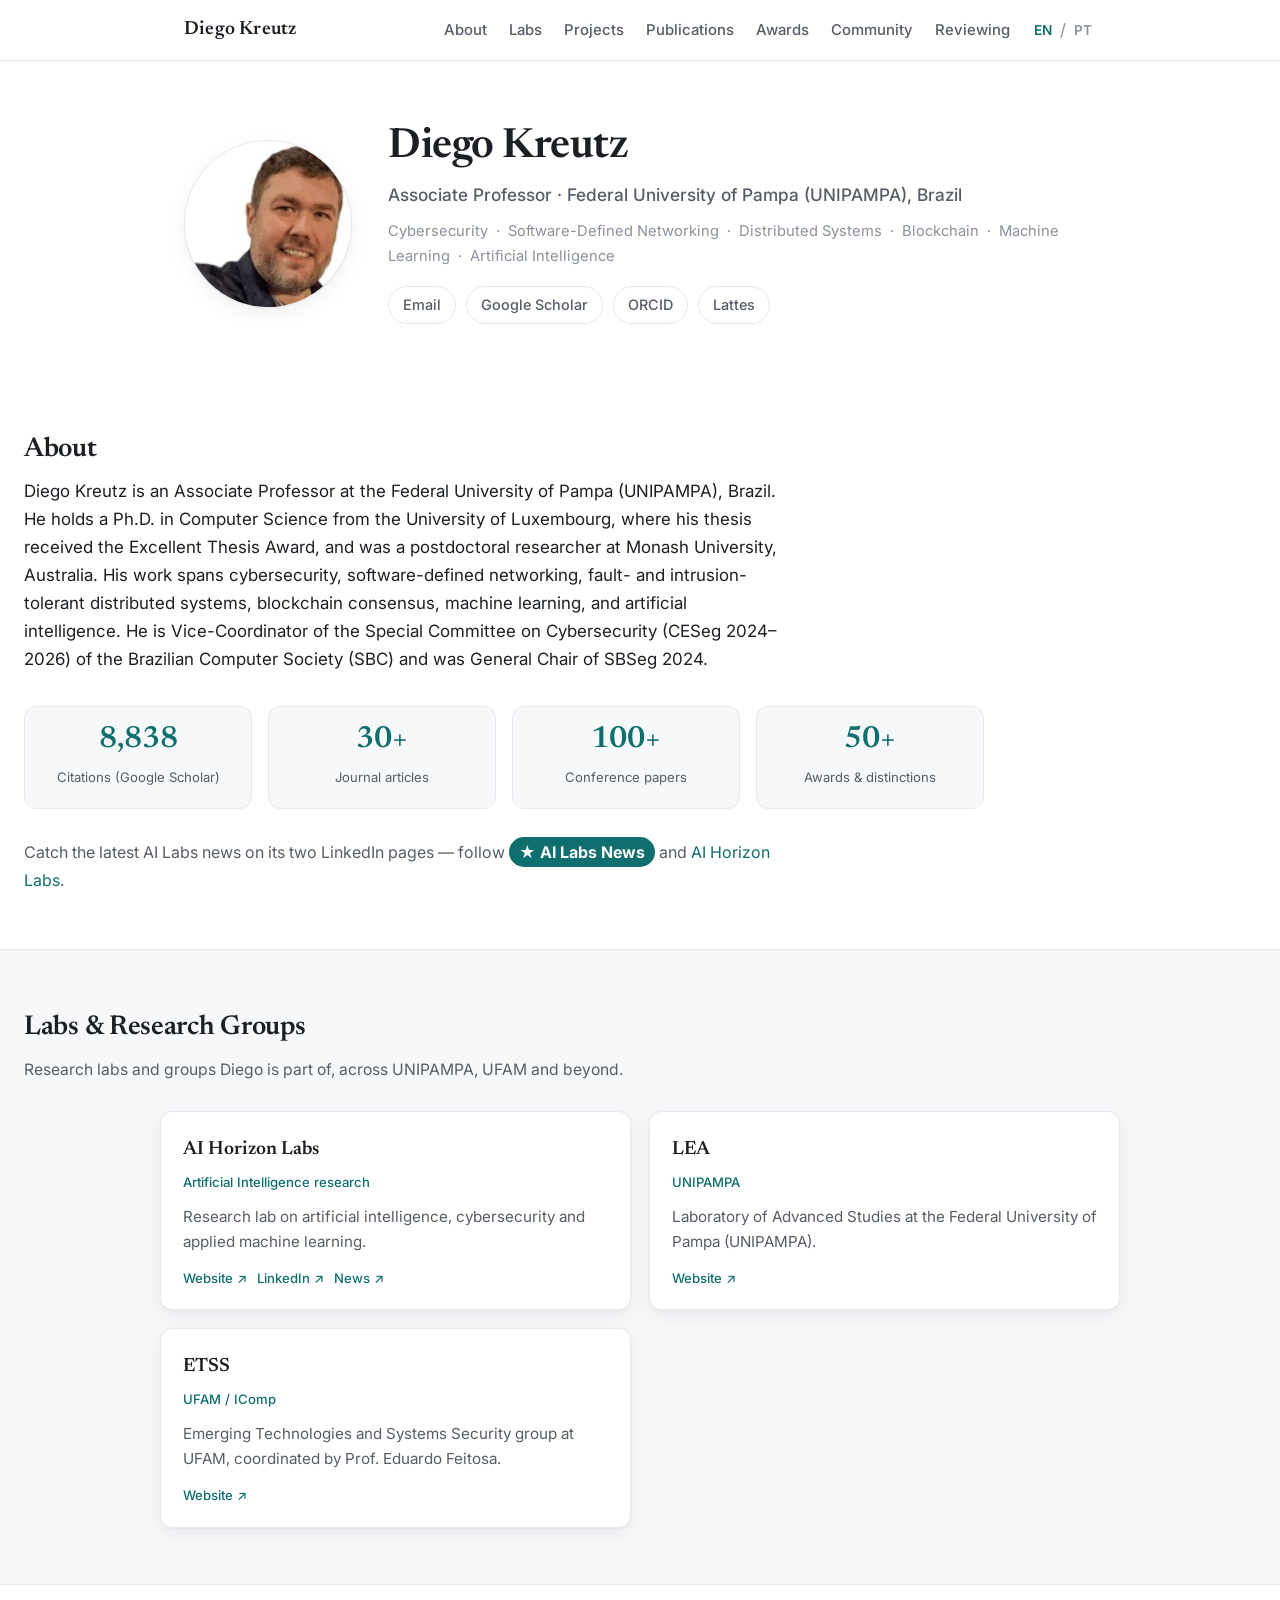
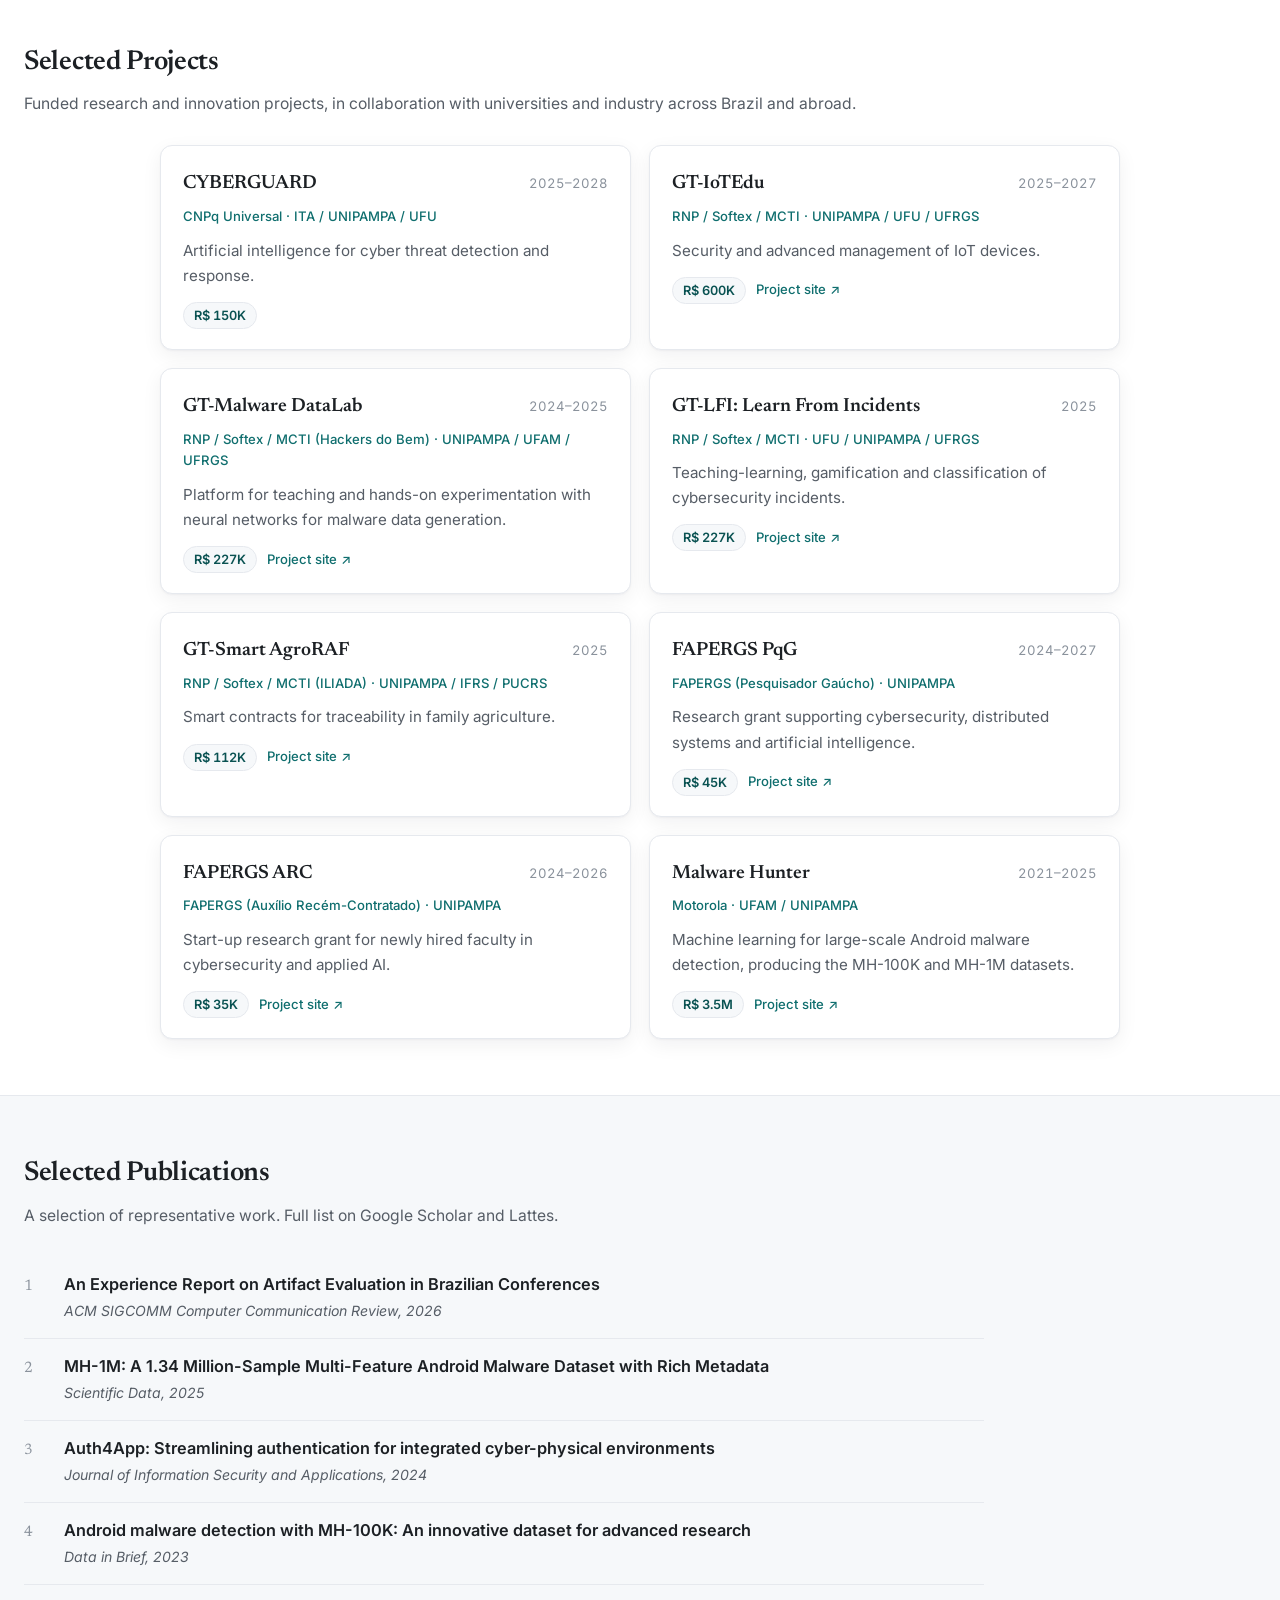
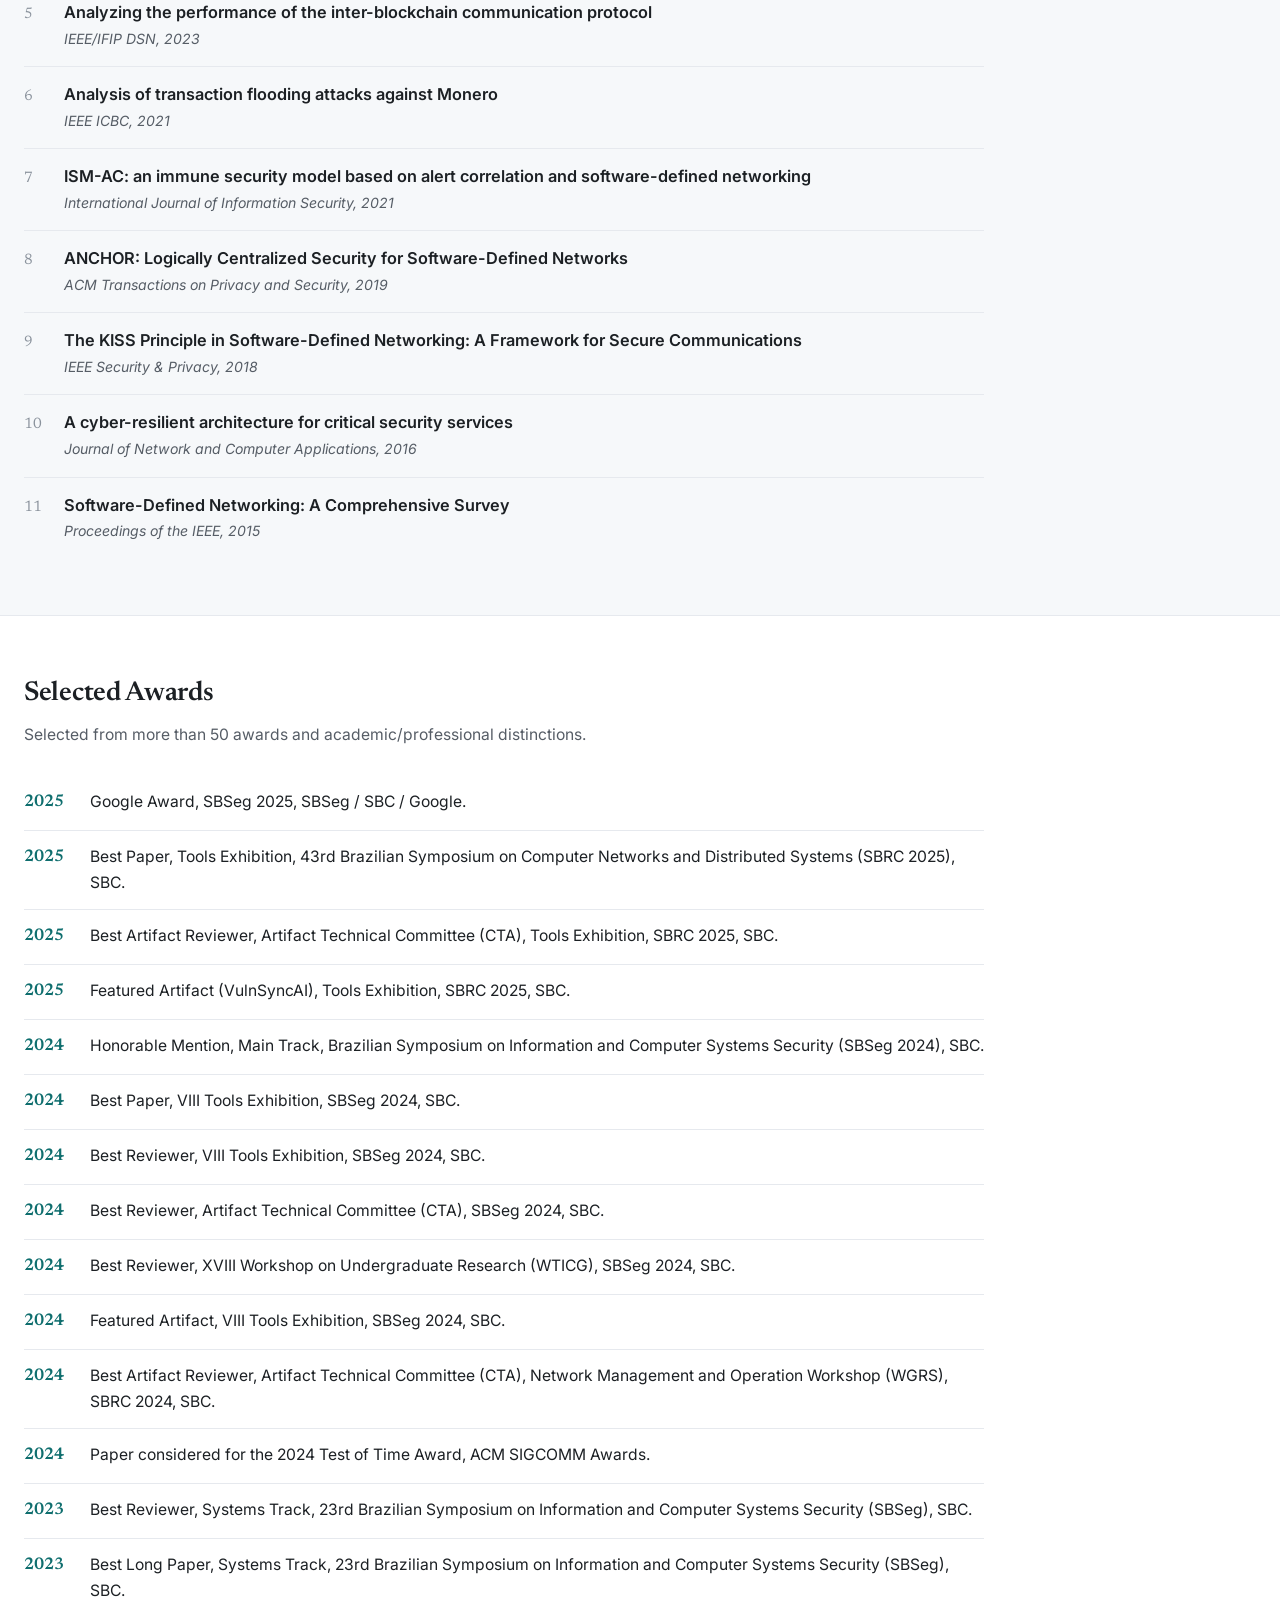
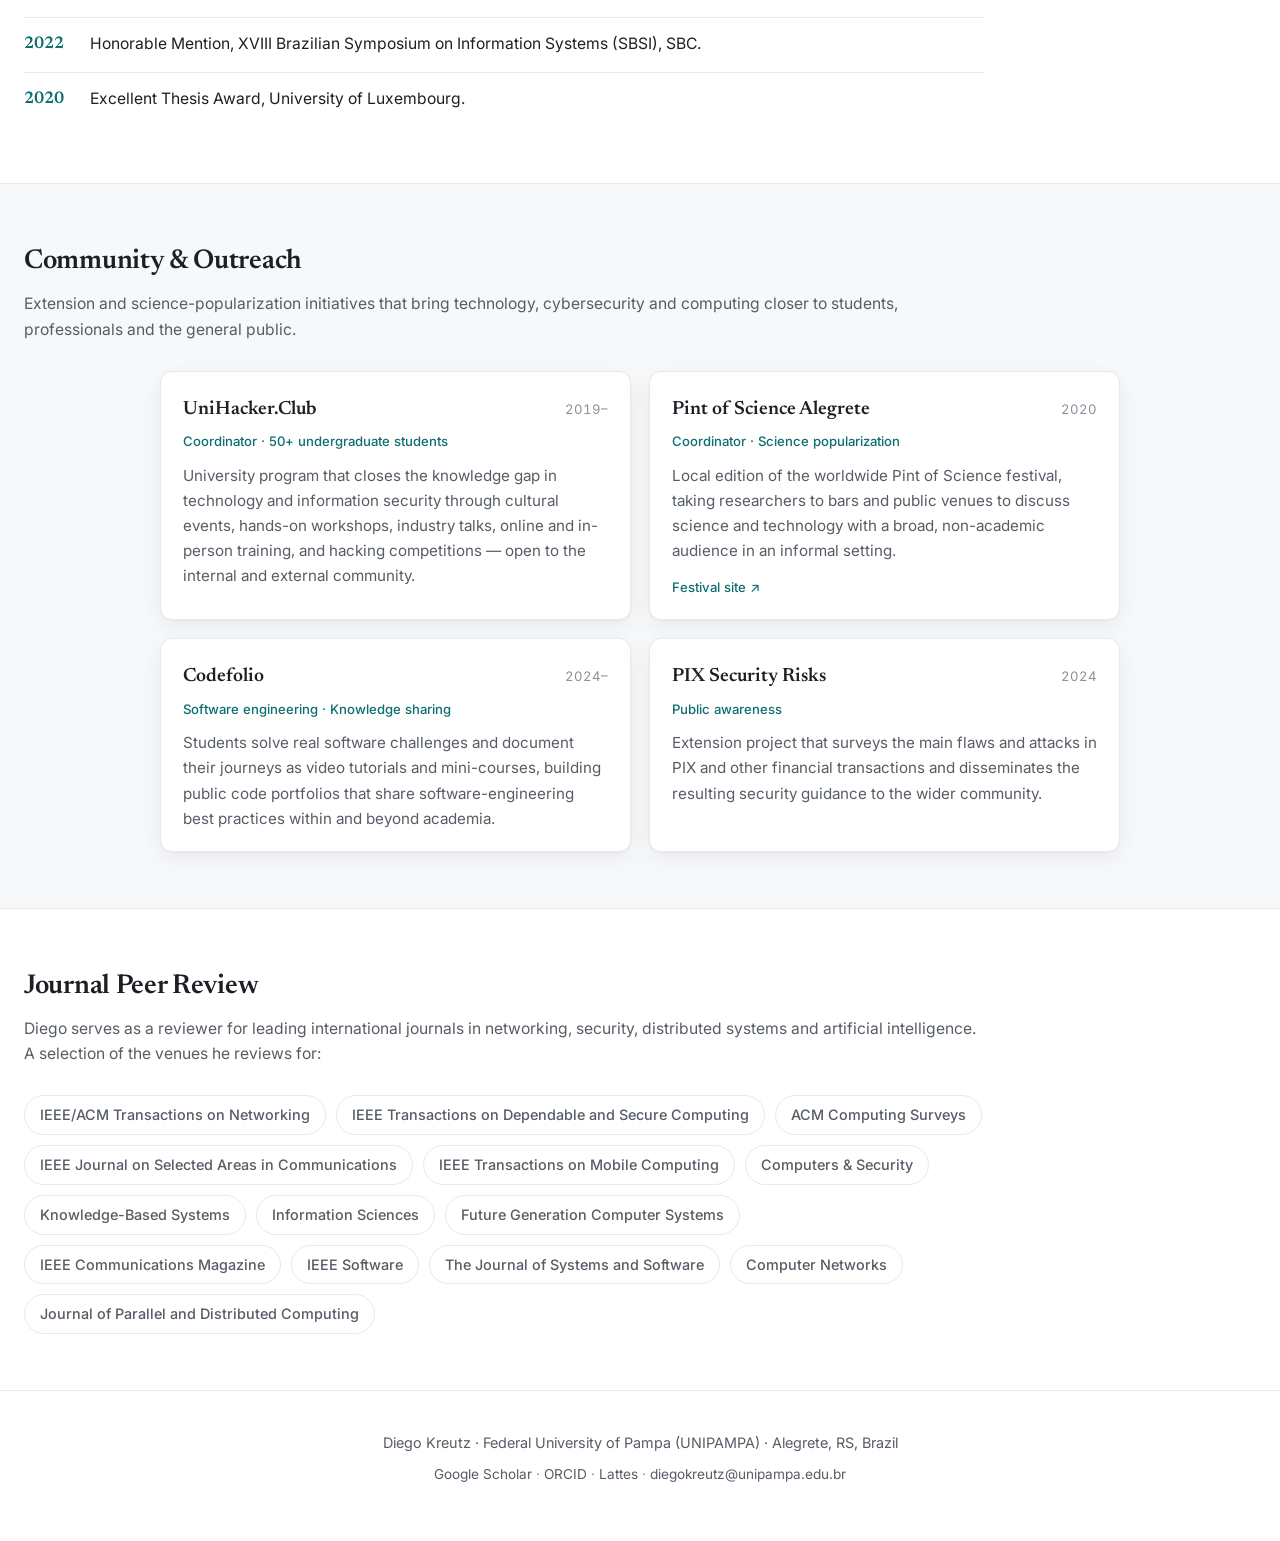
==== commit 011d122a: "updates" ====
--- a/index.html
+++ b/index.html
@@ -30,6 +30,8 @@
         <a href="#projects"     data-en="Projects"     data-pt="Projetos">Projects</a>
         <a href="#publications" data-en="Publications" data-pt="Publicações">Publications</a>
         <a href="#awards"       data-en="Awards"       data-pt="Prêmios">Awards</a>
+        <a href="#community"    data-en="Community"    data-pt="Comunidade">Community</a>
+        <a href="#reviewing"    data-en="Reviewing"    data-pt="Pareceres">Reviewing</a>
       </nav>
       <div class="lang" role="group" aria-label="Language">
         <button type="button" class="lang__btn is-active" data-lang="en" aria-pressed="true">EN</button>
@@ -454,6 +456,101 @@
       </ul>
     </section>
 
+    <!-- ===================== COMMUNITY ===================== -->
+    <section class="section section--alt" id="community">
+      <h2 class="section__title" data-en="Community &amp; Outreach" data-pt="Comunidade e Extensão">Community &amp; Outreach</h2>
+      <p class="section__lead"
+         data-en="Extension and science-popularization initiatives that bring technology, cybersecurity and computing closer to students, professionals and the general public."
+         data-pt="Iniciativas de extensão e popularização da ciência que aproximam tecnologia, cibersegurança e computação de estudantes, profissionais e da comunidade em geral.">
+        Extension and science-popularization initiatives for students, professionals and the public.
+      </p>
+
+      <div class="cards">
+        <article class="card">
+          <header class="card__head">
+            <h3 class="card__title">UniHacker.Club</h3>
+            <span class="card__period">2019–</span>
+          </header>
+          <p class="card__meta" data-en="Coordinator &middot; 50+ undergraduate students" data-pt="Coordenador &middot; 50+ estudantes de graduação">Coordinator &middot; 50+ undergraduate students</p>
+          <p class="card__desc"
+             data-en="University program that closes the knowledge gap in technology and information security through cultural events, hands-on workshops, industry talks, online and in-person training, and hacking competitions — open to the internal and external community."
+             data-pt="Programa universitário que reduz o déficit de conhecimento em tecnologia e segurança da informação por meio de momentos culturais, oficinas práticas, palestras com a indústria, treinamentos online e presenciais e competições de hacking — aberto à comunidade interna e externa.">
+            University program closing the knowledge gap in technology and information security, open to the community.
+          </p>
+        </article>
+
+        <article class="card">
+          <header class="card__head">
+            <h3 class="card__title">Pint of Science Alegrete</h3>
+            <span class="card__period">2020</span>
+          </header>
+          <p class="card__meta" data-en="Coordinator &middot; Science popularization" data-pt="Coordenador &middot; Divulgação científica">Coordinator &middot; Science popularization</p>
+          <p class="card__desc"
+             data-en="Local edition of the worldwide Pint of Science festival, taking researchers to bars and public venues to discuss science and technology with a broad, non-academic audience in an informal setting."
+             data-pt="Edição local do festival mundial Pint of Science, que leva pesquisadores a bares e espaços públicos para discutir ciência e tecnologia com um público amplo e não acadêmico, de forma descontraída.">
+            Worldwide science festival bringing researchers to public venues to discuss science with a broad audience.
+          </p>
+          <div class="card__foot">
+            <a class="card__link" href="https://pintofscience.com.br" target="_blank" rel="noopener"
+               data-en="Festival site" data-pt="Site do festival">Festival site</a>
+          </div>
+        </article>
+
+        <article class="card">
+          <header class="card__head">
+            <h3 class="card__title">Codefolio</h3>
+            <span class="card__period">2024–</span>
+          </header>
+          <p class="card__meta" data-en="Software engineering &middot; Knowledge sharing" data-pt="Engenharia de software &middot; Compartilhamento de conhecimento">Software engineering &middot; Knowledge sharing</p>
+          <p class="card__desc"
+             data-en="Students solve real software challenges and document their journeys as video tutorials and mini-courses, building public code portfolios that share software-engineering best practices within and beyond academia."
+             data-pt="Estudantes resolvem desafios reais de software e documentam suas jornadas em tutoriais e minicursos em vídeo, construindo portfólios públicos de código que compartilham boas práticas de engenharia de software dentro e fora da academia.">
+            Students build public code portfolios and tutorials sharing software-engineering best practices.
+          </p>
+        </article>
+
+        <article class="card">
+          <header class="card__head">
+            <h3 class="card__title" data-en="PIX Security Risks" data-pt="Riscos de Segurança do PIX">PIX Security Risks</h3>
+            <span class="card__period">2024</span>
+          </header>
+          <p class="card__meta" data-en="Public awareness" data-pt="Conscientização pública">Public awareness</p>
+          <p class="card__desc"
+             data-en="Extension project that surveys the main flaws and attacks in PIX and other financial transactions and disseminates the resulting security guidance to the wider community."
+             data-pt="Projeto de extensão que levanta as principais falhas e ataques em transações PIX e financeiras e difunde as orientações de segurança resultantes para a comunidade.">
+            Surveying flaws in PIX and financial transactions and sharing security guidance with the community.
+          </p>
+        </article>
+      </div>
+    </section>
+
+    <!-- ===================== PEER REVIEW ===================== -->
+    <section class="section" id="reviewing">
+      <h2 class="section__title" data-en="Journal Peer Review" data-pt="Pareceres em Periódicos">Journal Peer Review</h2>
+      <p class="section__lead"
+         data-en="Diego serves as a reviewer for leading international journals in networking, security, distributed systems and artificial intelligence. A selection of the venues he reviews for:"
+         data-pt="Diego atua como revisor de importantes periódicos internacionais em redes, segurança, sistemas distribuídos e inteligência artificial. Uma seleção dos periódicos em que atua:">
+        A selection of the leading journals Diego reviews for.
+      </p>
+
+      <ul class="journals">
+        <li><a href="https://www.comsoc.org/publications/journals/ieeeacm-transactions-networking" target="_blank" rel="noopener">IEEE/ACM Transactions on Networking</a></li>
+        <li><a href="https://www.computer.org/csdl/journal/tq" target="_blank" rel="noopener">IEEE Transactions on Dependable and Secure Computing</a></li>
+        <li><a href="https://dl.acm.org/journal/csur" target="_blank" rel="noopener">ACM Computing Surveys</a></li>
+        <li><a href="https://www.comsoc.org/publications/journals/ieee-jsac" target="_blank" rel="noopener">IEEE Journal on Selected Areas in Communications</a></li>
+        <li><a href="https://www.computer.org/csdl/journal/tm" target="_blank" rel="noopener">IEEE Transactions on Mobile Computing</a></li>
+        <li><a href="https://www.sciencedirect.com/journal/computers-and-security" target="_blank" rel="noopener">Computers &amp; Security</a></li>
+        <li><a href="https://www.sciencedirect.com/journal/knowledge-based-systems" target="_blank" rel="noopener">Knowledge-Based Systems</a></li>
+        <li><a href="https://www.sciencedirect.com/journal/information-sciences" target="_blank" rel="noopener">Information Sciences</a></li>
+        <li><a href="https://www.sciencedirect.com/journal/future-generation-computer-systems" target="_blank" rel="noopener">Future Generation Computer Systems</a></li>
+        <li><a href="https://www.comsoc.org/publications/magazines/ieee-communications-magazine" target="_blank" rel="noopener">IEEE Communications Magazine</a></li>
+        <li><a href="https://www.computer.org/csdl/magazine/so" target="_blank" rel="noopener">IEEE Software</a></li>
+        <li><a href="https://www.sciencedirect.com/journal/journal-of-systems-and-software" target="_blank" rel="noopener">The Journal of Systems and Software</a></li>
+        <li><a href="https://www.sciencedirect.com/journal/computer-networks" target="_blank" rel="noopener">Computer Networks</a></li>
+        <li><a href="https://www.sciencedirect.com/journal/journal-of-parallel-and-distributed-computing" target="_blank" rel="noopener">Journal of Parallel and Distributed Computing</a></li>
+      </ul>
+    </section>
+
   </main>
 
   <!-- ===================== FOOTER ===================== -->
--- a/css/style.css
+++ b/css/style.css
@@ -367,6 +367,33 @@
   font-size: .98rem;
 }
 
+/* ----- Journals (peer review) ----- */
+.journals {
+  list-style: none;
+  margin: 0;
+  padding: 0;
+  display: flex;
+  flex-wrap: wrap;
+  gap: 10px;
+}
+.journals a {
+  display: inline-block;
+  padding: 7px 15px;
+  border: 1px solid var(--border);
+  border-radius: 999px;
+  font-size: .9rem;
+  font-weight: 500;
+  color: var(--text-soft);
+  background: var(--bg);
+  transition: border-color .15s, color .15s, background .15s;
+}
+.journals a:hover {
+  color: var(--accent);
+  border-color: var(--accent);
+  background: var(--bg-alt);
+  text-decoration: none;
+}
+
 /* ===================== FOOTER ===================== */
 .footer {
   padding: 40px 24px 56px;
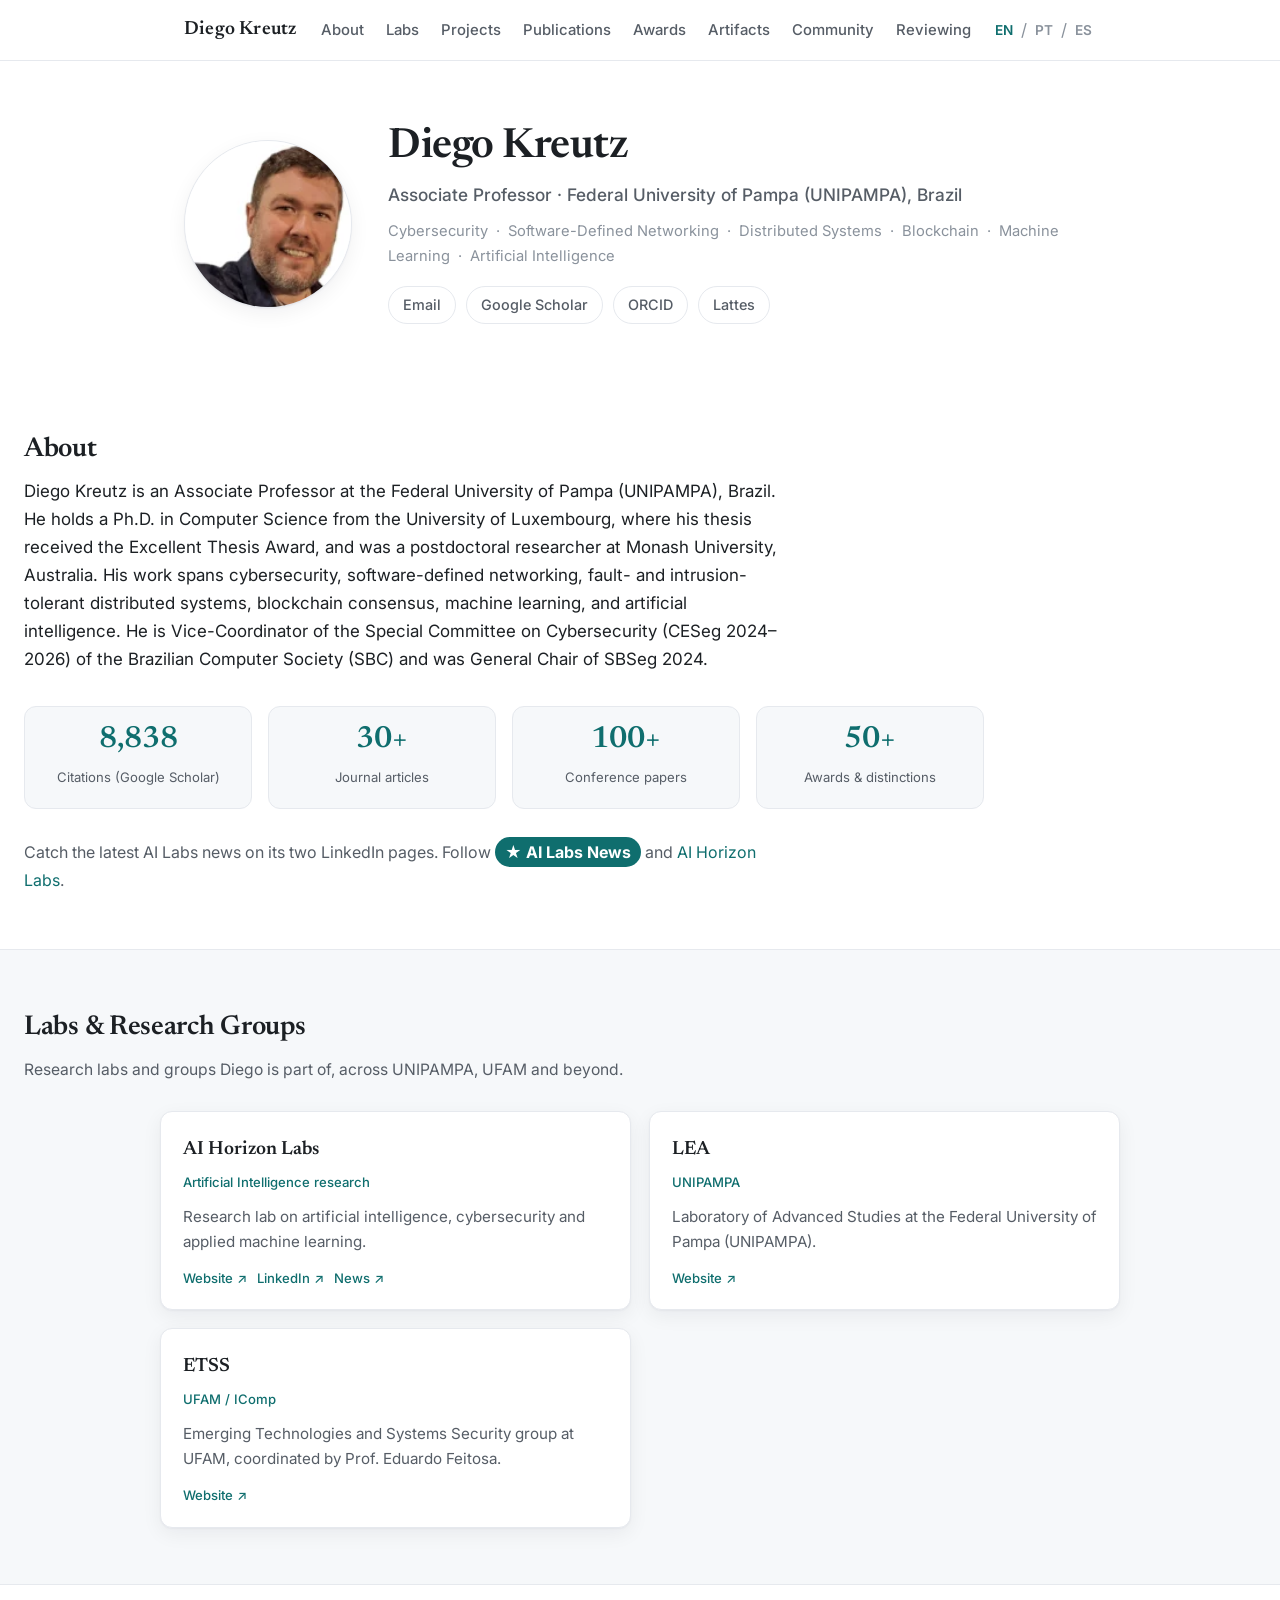
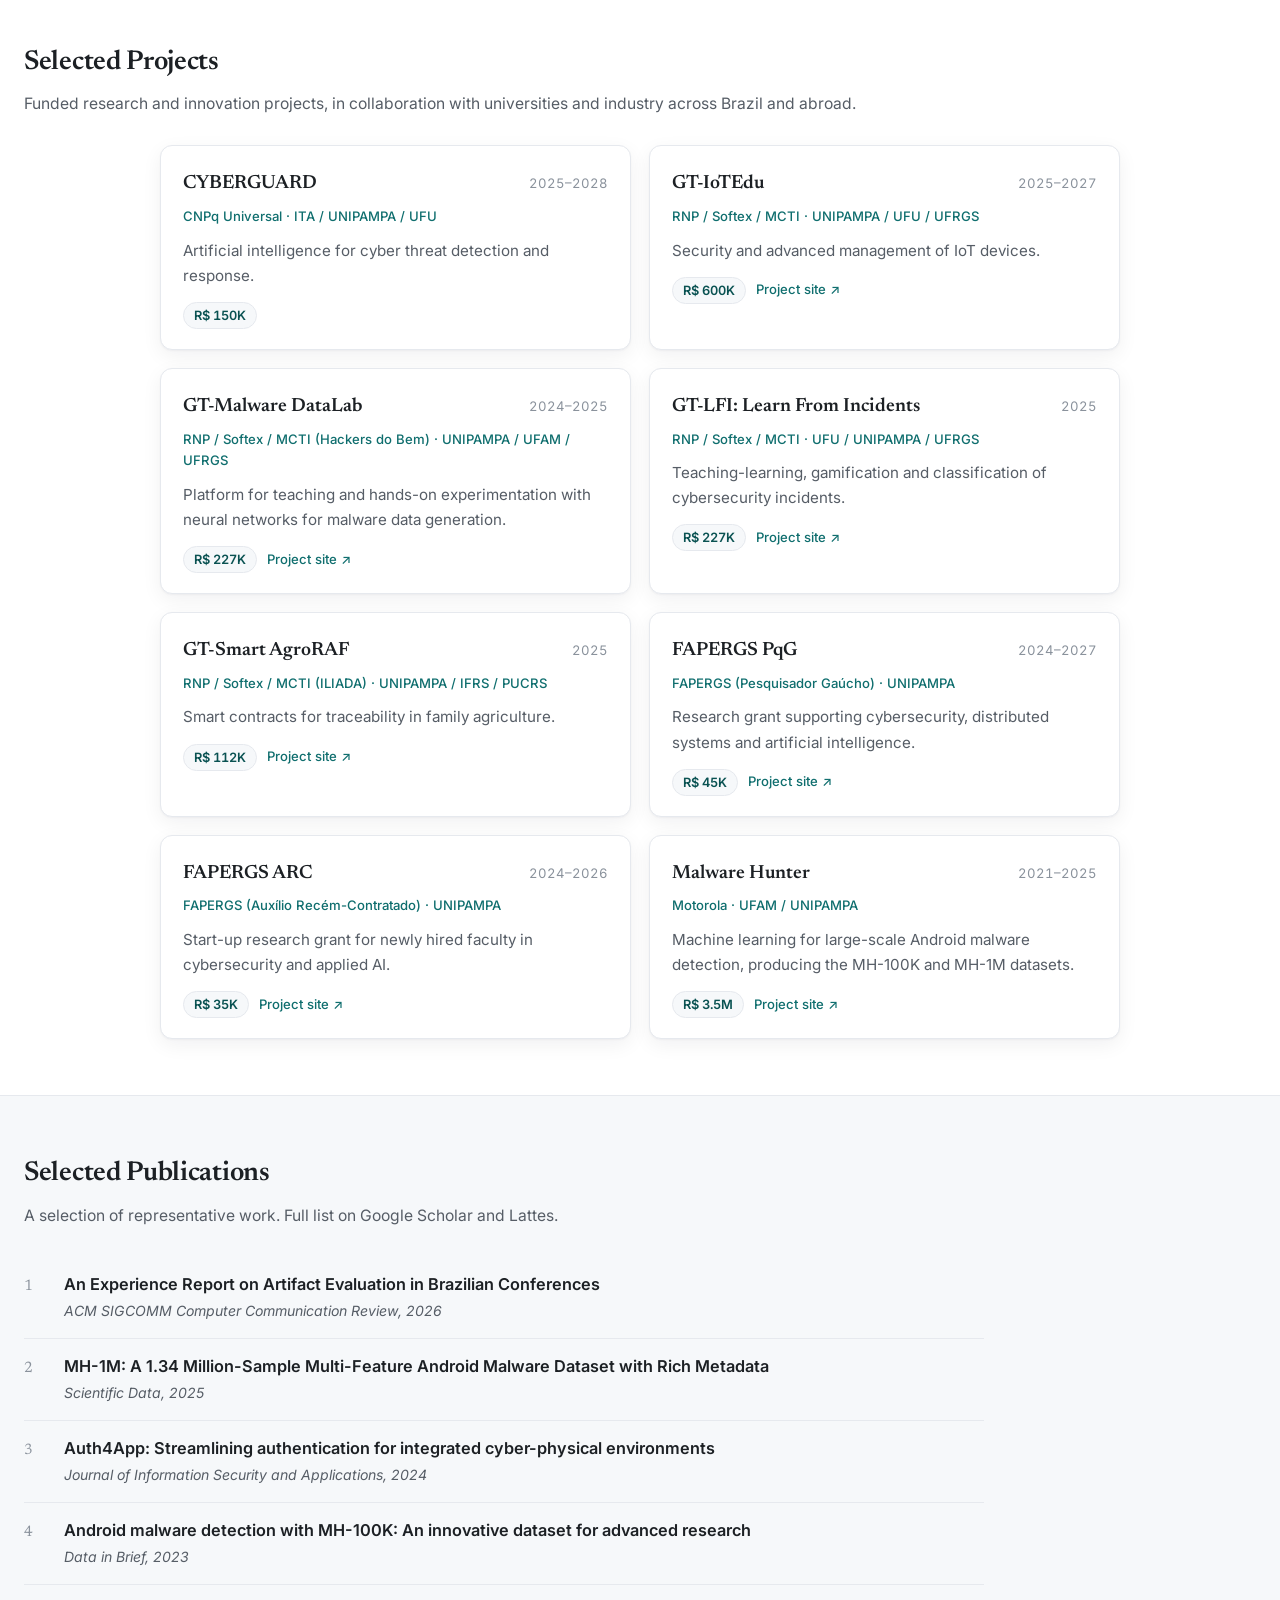
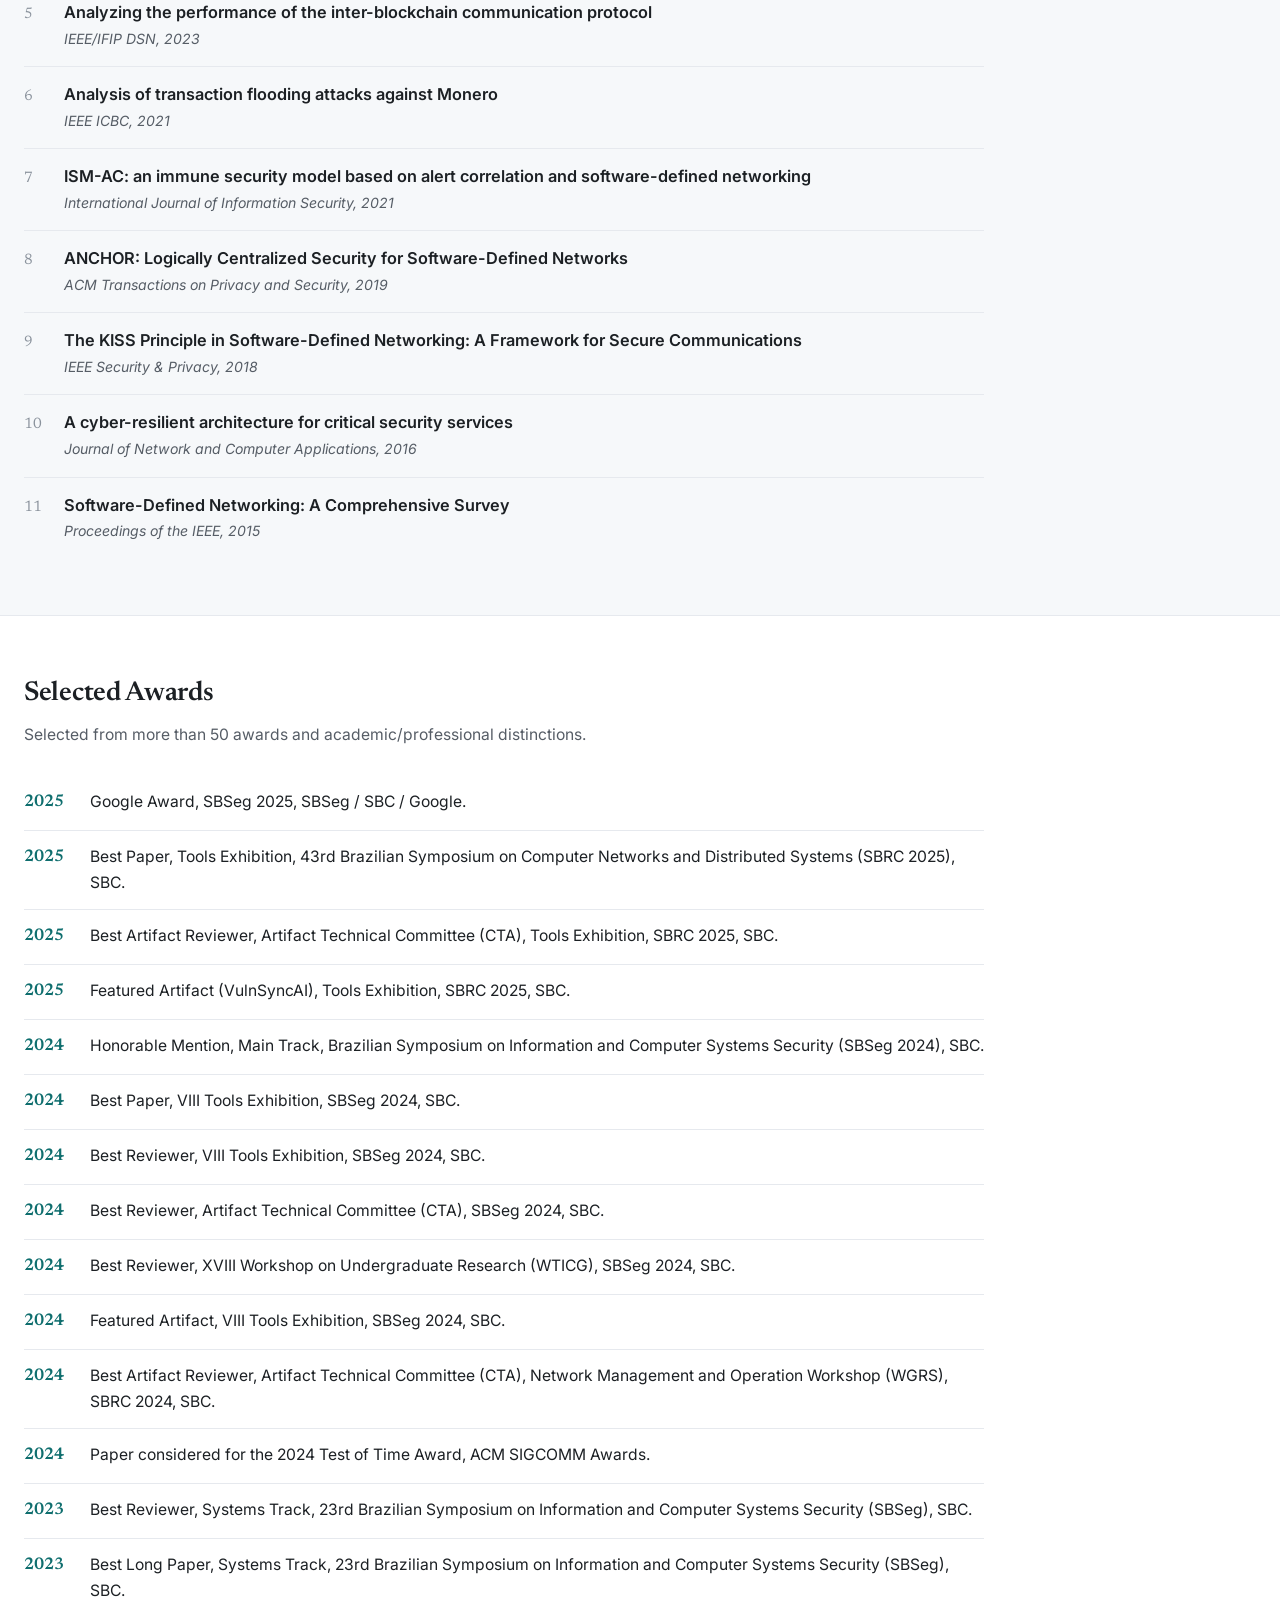
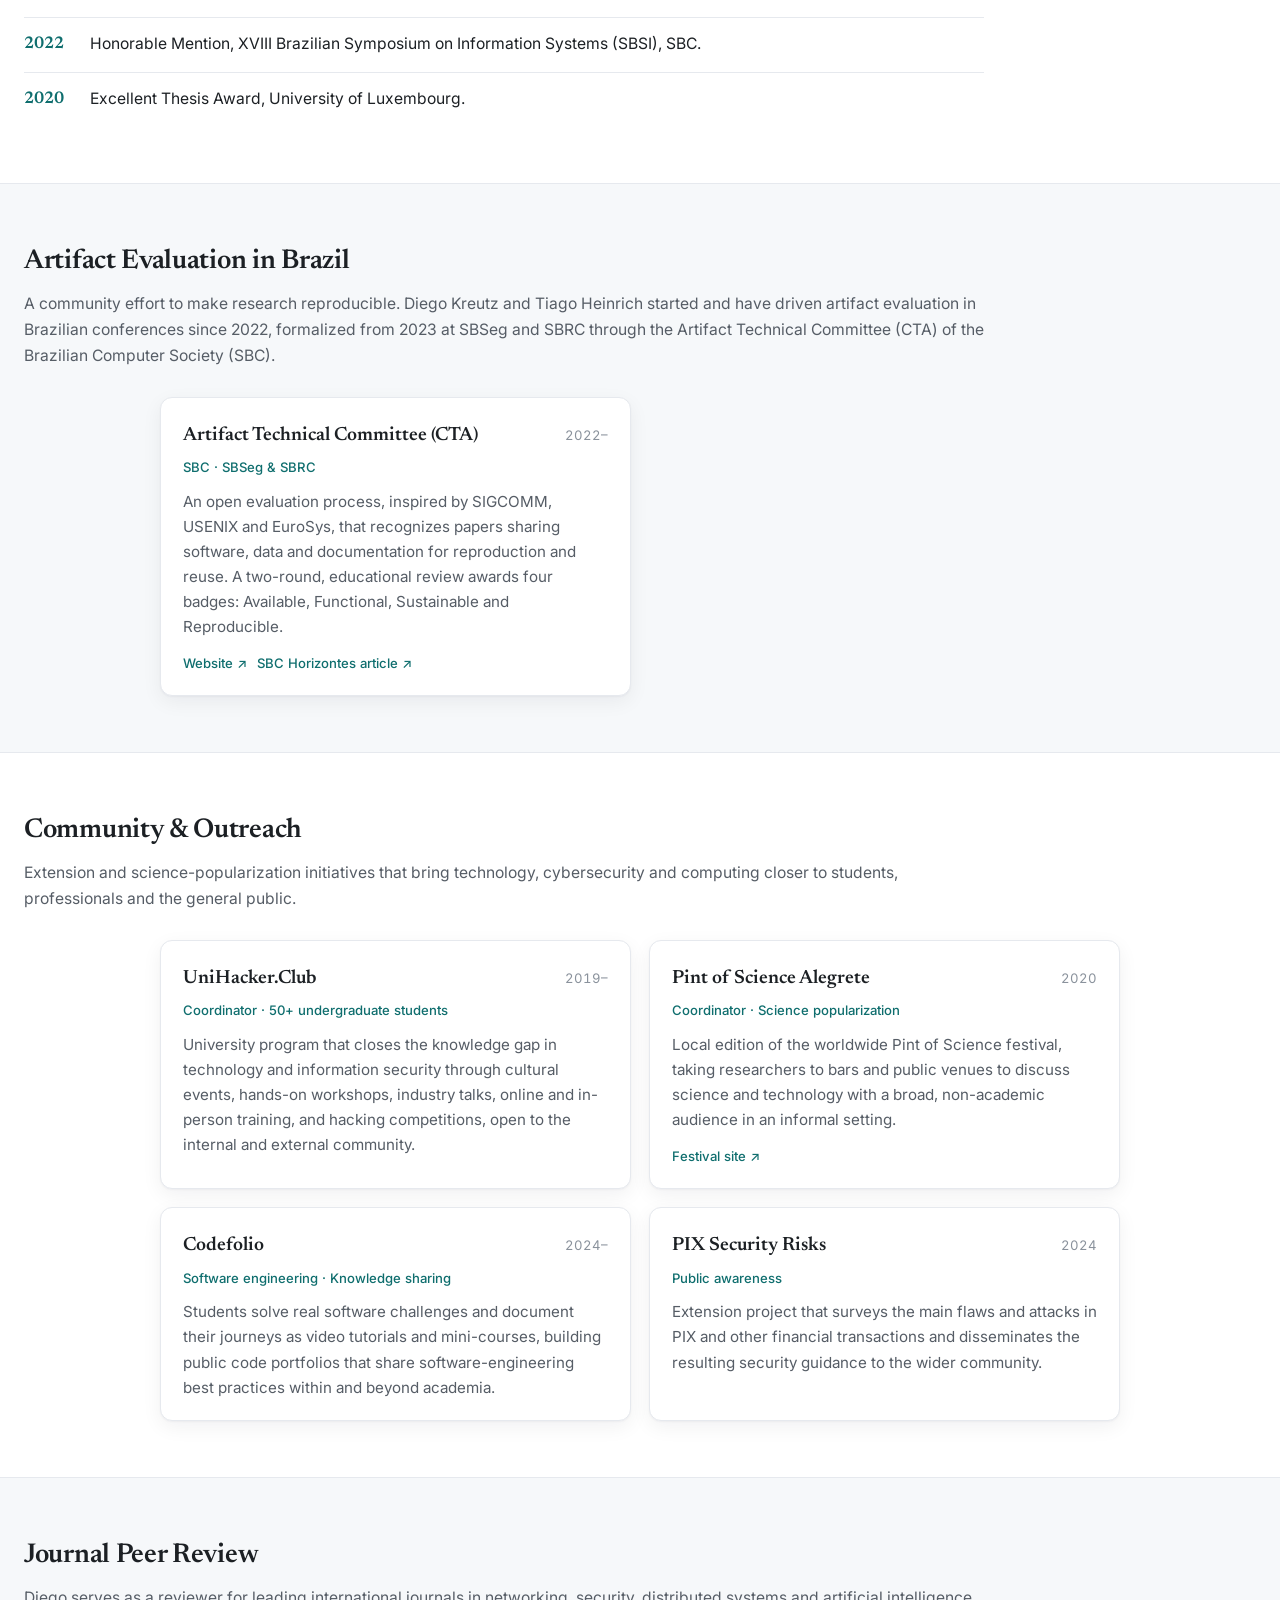
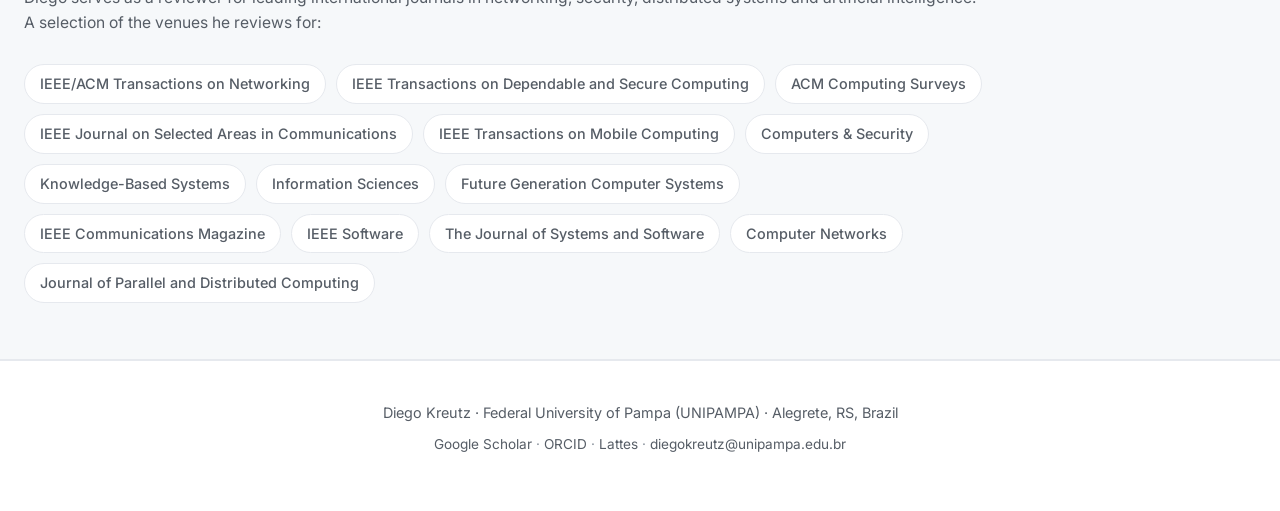
==== commit 26e70f74: "updates" ====
--- a/index.html
+++ b/index.html
@@ -25,18 +25,21 @@
     <div class="nav__inner">
       <a class="nav__brand" href="#top">Diego Kreutz</a>
       <nav class="nav__links" aria-label="Primary">
-        <a href="#about"        data-en="About"        data-pt="Sobre">About</a>
-        <a href="#labs"         data-en="Labs"         data-pt="Laboratórios">Labs</a>
-        <a href="#projects"     data-en="Projects"     data-pt="Projetos">Projects</a>
-        <a href="#publications" data-en="Publications" data-pt="Publicações">Publications</a>
-        <a href="#awards"       data-en="Awards"       data-pt="Prêmios">Awards</a>
-        <a href="#community"    data-en="Community"    data-pt="Comunidade">Community</a>
-        <a href="#reviewing"    data-en="Reviewing"    data-pt="Pareceres">Reviewing</a>
+        <a href="#about"        data-en="About"        data-pt="Sobre"         data-es="Acerca">About</a>
+        <a href="#labs"         data-en="Labs"         data-pt="Laboratórios"  data-es="Laboratorios">Labs</a>
+        <a href="#projects"     data-en="Projects"     data-pt="Projetos"      data-es="Proyectos">Projects</a>
+        <a href="#publications" data-en="Publications" data-pt="Publicações"   data-es="Publicaciones">Publications</a>
+        <a href="#awards"       data-en="Awards"       data-pt="Prêmios"       data-es="Premios">Awards</a>
+        <a href="#artifacts"    data-en="Artifacts"    data-pt="Artefatos"     data-es="Artefactos">Artifacts</a>
+        <a href="#community"    data-en="Community"    data-pt="Comunidade"    data-es="Comunidad">Community</a>
+        <a href="#reviewing"    data-en="Reviewing"    data-pt="Pareceres"     data-es="Revisión">Reviewing</a>
       </nav>
       <div class="lang" role="group" aria-label="Language">
         <button type="button" class="lang__btn is-active" data-lang="en" aria-pressed="true">EN</button>
         <span class="lang__sep">/</span>
         <button type="button" class="lang__btn" data-lang="pt" aria-pressed="false">PT</button>
+        <span class="lang__sep">/</span>
+        <button type="button" class="lang__btn" data-lang="es" aria-pressed="false">ES</button>
       </div>
     </div>
   </header>
@@ -51,12 +54,14 @@
           <h1 class="hero__name">Diego Kreutz</h1>
           <p class="hero__role"
              data-en="Associate Professor &middot; Federal University of Pampa (UNIPAMPA), Brazil"
-             data-pt="Professor Associado &middot; Universidade Federal do Pampa (UNIPAMPA), Brasil">
+             data-pt="Professor Associado &middot; Universidade Federal do Pampa (UNIPAMPA), Brasil"
+             data-es="Profesor Asociado &middot; Universidad Federal de Pampa (UNIPAMPA), Brasil">
             Associate Professor &middot; Federal University of Pampa (UNIPAMPA), Brazil
           </p>
           <p class="hero__tags"
              data-en="Cybersecurity &nbsp;·&nbsp; Software-Defined Networking &nbsp;·&nbsp; Distributed Systems &nbsp;·&nbsp; Blockchain &nbsp;·&nbsp; Machine Learning &nbsp;·&nbsp; Artificial Intelligence"
-             data-pt="Cibersegurança &nbsp;·&nbsp; Redes Definidas por Software &nbsp;·&nbsp; Sistemas Distribuídos &nbsp;·&nbsp; Blockchain &nbsp;·&nbsp; Aprendizado de Máquina &nbsp;·&nbsp; Inteligência Artificial">
+             data-pt="Cibersegurança &nbsp;·&nbsp; Redes Definidas por Software &nbsp;·&nbsp; Sistemas Distribuídos &nbsp;·&nbsp; Blockchain &nbsp;·&nbsp; Aprendizado de Máquina &nbsp;·&nbsp; Inteligência Artificial"
+             data-es="Ciberseguridad &nbsp;·&nbsp; Redes Definidas por Software &nbsp;·&nbsp; Sistemas Distribuidos &nbsp;·&nbsp; Blockchain &nbsp;·&nbsp; Aprendizaje Automático &nbsp;·&nbsp; Inteligencia Artificial">
             Cybersecurity &nbsp;·&nbsp; Software-Defined Networking &nbsp;·&nbsp; Distributed Systems &nbsp;·&nbsp; Blockchain &nbsp;·&nbsp; Machine Learning &nbsp;·&nbsp; Artificial Intelligence
           </p>
           <div class="hero__links">
@@ -71,47 +76,50 @@
 
     <!-- ===================== ABOUT ===================== -->
     <section class="section" id="about">
-      <h2 class="section__title" data-en="About" data-pt="Sobre">About</h2>
+      <h2 class="section__title" data-en="About" data-pt="Sobre" data-es="Acerca">About</h2>
       <p class="about__text"
          data-en="Diego Kreutz is an Associate Professor at the Federal University of Pampa (UNIPAMPA), Brazil. He holds a Ph.D. in Computer Science from the University of Luxembourg, where his thesis received the Excellent Thesis Award, and was a postdoctoral researcher at Monash University, Australia. His work spans cybersecurity, software-defined networking, fault- and intrusion-tolerant distributed systems, blockchain consensus, machine learning, and artificial intelligence. He is Vice-Coordinator of the Special Committee on Cybersecurity (CESeg 2024–2026) of the Brazilian Computer Society (SBC) and was General Chair of SBSeg 2024."
-         data-pt="Diego Kreutz é Professor Associado na Universidade Federal do Pampa (UNIPAMPA), Brasil. É Doutor em Ciência da Computação pela Universidade de Luxemburgo, onde sua tese recebeu o Excellent Thesis Award, e foi pesquisador de pós-doutorado na Monash University, Austrália. Sua atuação abrange cibersegurança, redes definidas por software, sistemas distribuídos tolerantes a falhas e intrusões, consenso em blockchain, aprendizado de máquina e inteligência artificial. É Vice-Coordenador da Comissão Especial de Cibersegurança (CESeg 2024–2026) da Sociedade Brasileira de Computação (SBC) e foi Coordenador Geral do SBSeg 2024.">
+         data-pt="Diego Kreutz é Professor Associado na Universidade Federal do Pampa (UNIPAMPA), Brasil. É Doutor em Ciência da Computação pela Universidade de Luxemburgo, onde sua tese recebeu o Excellent Thesis Award, e foi pesquisador de pós-doutorado na Monash University, Austrália. Sua atuação abrange cibersegurança, redes definidas por software, sistemas distribuídos tolerantes a falhas e intrusões, consenso em blockchain, aprendizado de máquina e inteligência artificial. É Vice-Coordenador da Comissão Especial de Cibersegurança (CESeg 2024–2026) da Sociedade Brasileira de Computação (SBC) e foi Coordenador Geral do SBSeg 2024."
+         data-es="Diego Kreutz es Profesor Asociado en la Universidad Federal de Pampa (UNIPAMPA), Brasil. Es Doctor en Ciencias de la Computación por la Universidad de Luxemburgo, donde su tesis recibió el Excellent Thesis Award, y fue investigador posdoctoral en la Monash University, Australia. Su trabajo abarca ciberseguridad, redes definidas por software, sistemas distribuidos tolerantes a fallos e intrusiones, consenso en blockchain, aprendizaje automático e inteligencia artificial. Es Vicecoordinador de la Comisión Especial de Ciberseguridad (CESeg 2024–2026) de la Sociedad Brasileña de Computación (SBC) y fue Coordinador General del SBSeg 2024.">
         Diego Kreutz is an Associate Professor at the Federal University of Pampa (UNIPAMPA), Brazil.
       </p>
 
       <ul class="stats">
         <li class="stat">
           <span class="stat__num">8,838</span>
-          <span class="stat__label" data-en="Citations (Google Scholar)" data-pt="Citações (Google Scholar)">Citations (Google Scholar)</span>
+          <span class="stat__label" data-en="Citations (Google Scholar)" data-pt="Citações (Google Scholar)" data-es="Citas (Google Scholar)">Citations (Google Scholar)</span>
         </li>
         <li class="stat">
           <span class="stat__num">30+</span>
-          <span class="stat__label" data-en="Journal articles" data-pt="Artigos em periódicos">Journal articles</span>
+          <span class="stat__label" data-en="Journal articles" data-pt="Artigos em periódicos" data-es="Artículos en revistas">Journal articles</span>
         </li>
         <li class="stat">
           <span class="stat__num">100+</span>
-          <span class="stat__label" data-en="Conference papers" data-pt="Artigos em eventos">Conference papers</span>
+          <span class="stat__label" data-en="Conference papers" data-pt="Artigos em eventos" data-es="Artículos en congresos">Conference papers</span>
         </li>
         <li class="stat">
           <span class="stat__num">50+</span>
-          <span class="stat__label" data-en="Awards &amp; distinctions" data-pt="Prêmios e distinções">Awards &amp; distinctions</span>
+          <span class="stat__label" data-en="Awards &amp; distinctions" data-pt="Prêmios e distinções" data-es="Premios y distinciones">Awards &amp; distinctions</span>
         </li>
       </ul>
 
       <p class="about__note">
-        <span data-en="Catch the latest AI Labs news on its two LinkedIn pages — follow"
-              data-pt="Confira as novidades do AI Labs nessas duas páginas do LinkedIn — siga">Catch the latest AI Labs news on its two LinkedIn pages — follow</span>
+        <span data-en="Catch the latest AI Labs news on its two LinkedIn pages. Follow"
+              data-pt="Confira as novidades do AI Labs nessas duas páginas do LinkedIn. Siga"
+              data-es="Vea las novedades de AI Labs en sus dos páginas de LinkedIn. Siga">Catch the latest AI Labs news on its two LinkedIn pages. Follow</span>
         <a class="about__news" href="https://www.linkedin.com/company/ai-labs-news" target="_blank" rel="noopener">★ AI Labs News</a>
-        <span data-en="and" data-pt="e">and</span>
+        <span data-en="and" data-pt="e" data-es="y">and</span>
         <a href="https://www.linkedin.com/company/aihorizonlabs/" target="_blank" rel="noopener">AI Horizon Labs</a>.
       </p>
     </section>
 
     <!-- ===================== LABS ===================== -->
     <section class="section section--alt" id="labs">
-      <h2 class="section__title" data-en="Labs &amp; Research Groups" data-pt="Laboratórios e Grupos de Pesquisa">Labs &amp; Research Groups</h2>
+      <h2 class="section__title" data-en="Labs &amp; Research Groups" data-pt="Laboratórios e Grupos de Pesquisa" data-es="Laboratorios y Grupos de Investigación">Labs &amp; Research Groups</h2>
       <p class="section__lead"
          data-en="Research labs and groups Diego is part of, across UNIPAMPA, UFAM and beyond."
-         data-pt="Laboratórios e grupos de pesquisa dos quais Diego faz parte, na UNIPAMPA, na UFAM e além.">
+         data-pt="Laboratórios e grupos de pesquisa dos quais Diego faz parte, na UNIPAMPA, na UFAM e além."
+         data-es="Laboratorios y grupos de investigación de los que Diego forma parte, en la UNIPAMPA, la UFAM y más allá.">
         Research labs and groups Diego is part of.
       </p>
 
@@ -120,15 +128,16 @@
           <header class="card__head">
             <h3 class="card__title">AI Horizon Labs</h3>
           </header>
-          <p class="card__meta" data-en="Artificial Intelligence research" data-pt="Pesquisa em Inteligência Artificial">Artificial Intelligence research</p>
+          <p class="card__meta" data-en="Artificial Intelligence research" data-pt="Pesquisa em Inteligência Artificial" data-es="Investigación en Inteligencia Artificial">Artificial Intelligence research</p>
           <p class="card__desc"
              data-en="Research lab on artificial intelligence, cybersecurity and applied machine learning."
-             data-pt="Laboratório de pesquisa em inteligência artificial, cibersegurança e aprendizado de máquina aplicado.">
+             data-pt="Laboratório de pesquisa em inteligência artificial, cibersegurança e aprendizado de máquina aplicado."
+             data-es="Laboratorio de investigación en inteligencia artificial, ciberseguridad y aprendizaje automático aplicado.">
             Research lab on artificial intelligence, cybersecurity and applied machine learning.
           </p>
           <div class="card__foot">
             <a class="card__link" href="https://ai-horizon-labs.github.io" target="_blank" rel="noopener"
-               data-en="Website" data-pt="Site">Website</a>
+               data-en="Website" data-pt="Site" data-es="Sitio">Website</a>
             <a class="card__link" href="https://www.linkedin.com/company/aihorizonlabs/" target="_blank" rel="noopener">LinkedIn</a>
             <a class="card__link" href="https://www.linkedin.com/company/ai-labs-news" target="_blank" rel="noopener">News</a>
           </div>
@@ -141,12 +150,13 @@
           <p class="card__meta">UNIPAMPA</p>
           <p class="card__desc"
              data-en="Laboratory of Advanced Studies at the Federal University of Pampa (UNIPAMPA)."
-             data-pt="Laboratório de Estudos Avançados da Universidade Federal do Pampa (UNIPAMPA).">
+             data-pt="Laboratório de Estudos Avançados da Universidade Federal do Pampa (UNIPAMPA)."
+             data-es="Laboratorio de Estudios Avanzados de la Universidad Federal de Pampa (UNIPAMPA).">
             Laboratory of Advanced Studies at the Federal University of Pampa (UNIPAMPA).
           </p>
           <div class="card__foot">
             <a class="card__link" href="https://sites.unipampa.edu.br/lea/" target="_blank" rel="noopener"
-               data-en="Website" data-pt="Site">Website</a>
+               data-en="Website" data-pt="Site" data-es="Sitio">Website</a>
           </div>
         </article>
 
@@ -157,12 +167,13 @@
           <p class="card__meta">UFAM / IComp</p>
           <p class="card__desc"
              data-en="Emerging Technologies and Systems Security group at UFAM, coordinated by Prof. Eduardo Feitosa."
-             data-pt="Grupo de Tecnologias Emergentes e Segurança de Sistemas da UFAM, coordenado pelo Prof. Eduardo Feitosa.">
+             data-pt="Grupo de Tecnologias Emergentes e Segurança de Sistemas da UFAM, coordenado pelo Prof. Eduardo Feitosa."
+             data-es="Grupo de Tecnologías Emergentes y Seguridad de Sistemas de la UFAM, coordinado por el Prof. Eduardo Feitosa.">
             Emerging Technologies and Systems Security group at UFAM, coordinated by Prof. Eduardo Feitosa.
           </p>
           <div class="card__foot">
             <a class="card__link" href="https://etss.ufam.edu.br/" target="_blank" rel="noopener"
-               data-en="Website" data-pt="Site">Website</a>
+               data-en="Website" data-pt="Site" data-es="Sitio">Website</a>
           </div>
         </article>
       </div>
@@ -170,10 +181,11 @@
 
     <!-- ===================== PROJECTS ===================== -->
     <section class="section" id="projects">
-      <h2 class="section__title" data-en="Selected Projects" data-pt="Projetos Selecionados">Selected Projects</h2>
+      <h2 class="section__title" data-en="Selected Projects" data-pt="Projetos Selecionados" data-es="Proyectos Seleccionados">Selected Projects</h2>
       <p class="section__lead"
          data-en="Funded research and innovation projects, in collaboration with universities and industry across Brazil and abroad."
-         data-pt="Projetos de pesquisa e inovação financiados, em colaboração com universidades e a indústria no Brasil e no exterior.">
+         data-pt="Projetos de pesquisa e inovação financiados, em colaboração com universidades e a indústria no Brasil e no exterior."
+         data-es="Proyectos de investigación e innovación financiados, en colaboración con universidades y la industria en Brasil y en el exterior.">
         Funded research and innovation projects.
       </p>
 
@@ -186,7 +198,8 @@
           <p class="card__meta">CNPq Universal &middot; ITA / UNIPAMPA / UFU</p>
           <p class="card__desc"
              data-en="Artificial intelligence for cyber threat detection and response."
-             data-pt="Inteligência artificial para detecção e resposta a ameaças cibernéticas.">
+             data-pt="Inteligência artificial para detecção e resposta a ameaças cibernéticas."
+             data-es="Inteligencia artificial para la detección y respuesta a amenazas cibernéticas.">
             Artificial intelligence for cyber threat detection and response.
           </p>
           <div class="card__foot">
@@ -202,13 +215,14 @@
           <p class="card__meta">RNP / Softex / MCTI &middot; UNIPAMPA / UFU / UFRGS</p>
           <p class="card__desc"
              data-en="Security and advanced management of IoT devices."
-             data-pt="Segurança e gestão avançada de dispositivos IoT.">
+             data-pt="Segurança e gestão avançada de dispositivos IoT."
+             data-es="Seguridad y gestión avanzada de dispositivos IoT.">
             Security and advanced management of IoT devices.
           </p>
           <div class="card__foot">
             <span class="card__cost">R$ 600K</span>
             <a class="card__link" href="https://gt-iotedu.github.io/" target="_blank" rel="noopener"
-               data-en="Project site" data-pt="Site do projeto">Project site</a>
+               data-en="Project site" data-pt="Site do projeto" data-es="Sitio del proyecto">Project site</a>
           </div>
         </article>
 
@@ -220,13 +234,14 @@
           <p class="card__meta">RNP / Softex / MCTI (Hackers do Bem) &middot; UNIPAMPA / UFAM / UFRGS</p>
           <p class="card__desc"
              data-en="Platform for teaching and hands-on experimentation with neural networks for malware data generation."
-             data-pt="Plataforma de ensino e experimentação prática com redes neurais para geração de dados de malware.">
+             data-pt="Plataforma de ensino e experimentação prática com redes neurais para geração de dados de malware."
+             data-es="Plataforma de enseñanza y experimentación práctica con redes neuronales para la generación de datos de malware.">
             Platform for teaching and experimentation with neural networks for malware data generation.
           </p>
           <div class="card__foot">
             <span class="card__cost">R$ 227K</span>
             <a class="card__link" href="https://malwaredatalab.github.io" target="_blank" rel="noopener"
-               data-en="Project site" data-pt="Site do projeto">Project site</a>
+               data-en="Project site" data-pt="Site do projeto" data-es="Sitio del proyecto">Project site</a>
           </div>
         </article>
 
@@ -238,13 +253,14 @@
           <p class="card__meta">RNP / Softex / MCTI &middot; UFU / UNIPAMPA / UFRGS</p>
           <p class="card__desc"
              data-en="Teaching-learning, gamification and classification of cybersecurity incidents."
-             data-pt="Ensino-aprendizagem, gamificação e classificação de incidentes de cibersegurança.">
+             data-pt="Ensino-aprendizagem, gamificação e classificação de incidentes de cibersegurança."
+             data-es="Enseñanza-aprendizaje, gamificación y clasificación de incidentes de ciberseguridad.">
             Teaching-learning, gamification and classification of cybersecurity incidents.
           </p>
           <div class="card__foot">
             <span class="card__cost">R$ 227K</span>
             <a class="card__link" href="https://gt-rnp-lfi.github.io" target="_blank" rel="noopener"
-               data-en="Project site" data-pt="Site do projeto">Project site</a>
+               data-en="Project site" data-pt="Site do projeto" data-es="Sitio del proyecto">Project site</a>
           </div>
         </article>
 
@@ -256,13 +272,14 @@
           <p class="card__meta">RNP / Softex / MCTI (ILIADA) &middot; UNIPAMPA / IFRS / PUCRS</p>
           <p class="card__desc"
              data-en="Smart contracts for traceability in family agriculture."
-             data-pt="Contratos inteligentes para rastreabilidade na agricultura familiar.">
+             data-pt="Contratos inteligentes para rastreabilidade na agricultura familiar."
+             data-es="Contratos inteligentes para la trazabilidad en la agricultura familiar.">
             Smart contracts for traceability in family agriculture.
           </p>
           <div class="card__foot">
             <span class="card__cost">R$ 112K</span>
             <a class="card__link" href="https://smart-agroraf.github.io" target="_blank" rel="noopener"
-               data-en="Project site" data-pt="Site do projeto">Project site</a>
+               data-en="Project site" data-pt="Site do projeto" data-es="Sitio del proyecto">Project site</a>
           </div>
         </article>
 
@@ -274,13 +291,14 @@
           <p class="card__meta">FAPERGS (Pesquisador Gaúcho) &middot; UNIPAMPA</p>
           <p class="card__desc"
              data-en="Research grant supporting cybersecurity, distributed systems and artificial intelligence."
-             data-pt="Auxílio de pesquisa em cibersegurança, sistemas distribuídos e inteligência artificial.">
+             data-pt="Auxílio de pesquisa em cibersegurança, sistemas distribuídos e inteligência artificial."
+             data-es="Ayuda de investigación en ciberseguridad, sistemas distribuidos e inteligencia artificial.">
             Research grant supporting cybersecurity, distributed systems and artificial intelligence.
           </p>
           <div class="card__foot">
             <span class="card__cost">R$ 45K</span>
             <a class="card__link" href="https://sites.unipampa.edu.br/lea/" target="_blank" rel="noopener"
-               data-en="Project site" data-pt="Site do projeto">Project site</a>
+               data-en="Project site" data-pt="Site do projeto" data-es="Sitio del proyecto">Project site</a>
           </div>
         </article>
 
@@ -292,13 +310,14 @@
           <p class="card__meta">FAPERGS (Auxílio Recém-Contratado) &middot; UNIPAMPA</p>
           <p class="card__desc"
              data-en="Start-up research grant for newly hired faculty in cybersecurity and applied AI."
-             data-pt="Auxílio Recém-Contratado para pesquisa em cibersegurança e IA aplicada.">
+             data-pt="Auxílio Recém-Contratado para pesquisa em cibersegurança e IA aplicada."
+             data-es="Ayuda de inicio de investigación para docentes recién contratados en ciberseguridad e IA aplicada.">
             Start-up research grant for newly hired faculty in cybersecurity and applied AI.
           </p>
           <div class="card__foot">
             <span class="card__cost">R$ 35K</span>
             <a class="card__link" href="https://sites.unipampa.edu.br/lea/" target="_blank" rel="noopener"
-               data-en="Project site" data-pt="Site do projeto">Project site</a>
+               data-en="Project site" data-pt="Site do projeto" data-es="Sitio del proyecto">Project site</a>
           </div>
         </article>
 
@@ -310,13 +329,14 @@
           <p class="card__meta">Motorola &middot; UFAM / UNIPAMPA</p>
           <p class="card__desc"
              data-en="Machine learning for large-scale Android malware detection, producing the MH-100K and MH-1M datasets."
-             data-pt="Aprendizado de máquina para detecção de malware Android em larga escala, originando os datasets MH-100K e MH-1M.">
+             data-pt="Aprendizado de máquina para detecção de malware Android em larga escala, originando os datasets MH-100K e MH-1M."
+             data-es="Aprendizaje automático para la detección de malware Android a gran escala, originando los datasets MH-100K y MH-1M.">
             Machine learning for large-scale Android malware detection.
           </p>
           <div class="card__foot">
             <span class="card__cost">R$ 3.5M</span>
             <a class="card__link" href="https://malwaredatalab.github.io" target="_blank" rel="noopener"
-               data-en="Project site" data-pt="Site do projeto">Project site</a>
+               data-en="Project site" data-pt="Site do projeto" data-es="Sitio del proyecto">Project site</a>
           </div>
         </article>
       </div>
@@ -324,10 +344,11 @@
 
     <!-- ===================== PUBLICATIONS ===================== -->
     <section class="section section--alt" id="publications">
-      <h2 class="section__title" data-en="Selected Publications" data-pt="Publicações Selecionadas">Selected Publications</h2>
+      <h2 class="section__title" data-en="Selected Publications" data-pt="Publicações Selecionadas" data-es="Publicaciones Seleccionadas">Selected Publications</h2>
       <p class="section__lead"
          data-en="A selection of representative work. Full list on Google Scholar and Lattes."
-         data-pt="Uma seleção de trabalhos representativos. Lista completa no Google Scholar e no Lattes.">
+         data-pt="Uma seleção de trabalhos representativos. Lista completa no Google Scholar e no Lattes."
+         data-es="Una selección de trabajos representativos. Lista completa en Google Scholar y Lattes.">
         A selection of representative work.
       </p>
 
@@ -381,87 +402,122 @@
 
     <!-- ===================== AWARDS ===================== -->
     <section class="section" id="awards">
-      <h2 class="section__title" data-en="Selected Awards" data-pt="Prêmios Selecionados">Selected Awards</h2>
+      <h2 class="section__title" data-en="Selected Awards" data-pt="Prêmios Selecionados" data-es="Premios Seleccionados">Selected Awards</h2>
       <p class="section__lead"
          data-en="Selected from more than 50 awards and academic/professional distinctions."
-         data-pt="Selecionados entre mais de 50 prêmios e distinções acadêmicas e profissionais.">
+         data-pt="Selecionados entre mais de 50 prêmios e distinções acadêmicas e profissionais."
+         data-es="Seleccionados entre más de 50 premios y distinciones académicas y profesionales.">
         Selected from more than 50 awards and distinctions.
       </p>
 
       <ul class="awards">
         <li class="award">
           <span class="award__year">2025</span>
-          <span class="award__text" data-en="Google Award, SBSeg 2025, SBSeg / SBC / Google." data-pt="Google Award, SBSeg 2025, SBSeg / SBC / Google.">Google Award, SBSeg 2025, SBSeg / SBC / Google.</span>
+          <span class="award__text" data-en="Google Award, SBSeg 2025, SBSeg / SBC / Google." data-pt="Google Award, SBSeg 2025, SBSeg / SBC / Google." data-es="Google Award, SBSeg 2025, SBSeg / SBC / Google.">Google Award, SBSeg 2025, SBSeg / SBC / Google.</span>
         </li>
         <li class="award">
           <span class="award__year">2025</span>
-          <span class="award__text" data-en="Best Paper, Tools Exhibition, 43rd Brazilian Symposium on Computer Networks and Distributed Systems (SBRC 2025), SBC." data-pt="Melhor Artigo, Salão de Ferramentas, 43º Simpósio Brasileiro de Redes de Computadores e Sistemas Distribuídos (SBRC 2025), SBC.">Best Paper, Tools Exhibition, SBRC 2025, SBC.</span>
+          <span class="award__text" data-en="Best Paper, Tools Exhibition, 43rd Brazilian Symposium on Computer Networks and Distributed Systems (SBRC 2025), SBC." data-pt="Melhor Artigo, Salão de Ferramentas, 43º Simpósio Brasileiro de Redes de Computadores e Sistemas Distribuídos (SBRC 2025), SBC." data-es="Mejor Artículo, Salón de Herramientas, 43.º Simposio Brasileño de Redes de Computadoras y Sistemas Distribuidos (SBRC 2025), SBC.">Best Paper, Tools Exhibition, SBRC 2025, SBC.</span>
         </li>
         <li class="award">
           <span class="award__year">2025</span>
-          <span class="award__text" data-en="Best Artifact Reviewer, Artifact Technical Committee (CTA), Tools Exhibition, SBRC 2025, SBC." data-pt="Melhor Revisor de Artefatos, Comitê Técnico de Artefatos (CTA), Salão de Ferramentas, SBRC 2025, SBC.">Best Artifact Reviewer, CTA, Tools Exhibition, SBRC 2025, SBC.</span>
+          <span class="award__text" data-en="Best Artifact Reviewer, Artifact Technical Committee (CTA), Tools Exhibition, SBRC 2025, SBC." data-pt="Melhor Revisor de Artefatos, Comitê Técnico de Artefatos (CTA), Salão de Ferramentas, SBRC 2025, SBC." data-es="Mejor Revisor de Artefactos, Comité Técnico de Artefactos (CTA), Salón de Herramientas, SBRC 2025, SBC.">Best Artifact Reviewer, CTA, Tools Exhibition, SBRC 2025, SBC.</span>
         </li>
         <li class="award">
           <span class="award__year">2025</span>
-          <span class="award__text" data-en="Featured Artifact (VulnSyncAI), Tools Exhibition, SBRC 2025, SBC." data-pt="Artefato Destaque (VulnSyncAI), Salão de Ferramentas, SBRC 2025, SBC.">Featured Artifact (VulnSyncAI), Tools Exhibition, SBRC 2025, SBC.</span>
-        </li>
-        <li class="award">
-          <span class="award__year">2024</span>
-          <span class="award__text" data-en="Honorable Mention, Main Track, Brazilian Symposium on Information and Computer Systems Security (SBSeg 2024), SBC." data-pt="Menção Honrosa, Trilha Principal, Simpósio Brasileiro em Segurança da Informação e de Sistemas Computacionais (SBSeg 2024), SBC.">Honorable Mention, Main Track, SBSeg 2024, SBC.</span>
-        </li>
-        <li class="award">
-          <span class="award__year">2024</span>
-          <span class="award__text" data-en="Best Paper, VIII Tools Exhibition, SBSeg 2024, SBC." data-pt="Melhor Artigo, VIII Salão de Ferramentas, SBSeg 2024, SBC.">Best Paper, VIII Tools Exhibition, SBSeg 2024, SBC.</span>
-        </li>
-        <li class="award">
-          <span class="award__year">2024</span>
-          <span class="award__text" data-en="Best Reviewer, VIII Tools Exhibition, SBSeg 2024, SBC." data-pt="Revisor Destaque, VIII Salão de Ferramentas, SBSeg 2024, SBC.">Best Reviewer, VIII Tools Exhibition, SBSeg 2024, SBC.</span>
-        </li>
-        <li class="award">
-          <span class="award__year">2024</span>
-          <span class="award__text" data-en="Best Reviewer, Artifact Technical Committee (CTA), SBSeg 2024, SBC." data-pt="Revisor Destaque, Comitê Técnico de Artefatos (CTA), SBSeg 2024, SBC.">Best Reviewer, Artifact Technical Committee (CTA), SBSeg 2024, SBC.</span>
-        </li>
-        <li class="award">
-          <span class="award__year">2024</span>
-          <span class="award__text" data-en="Best Reviewer, XVIII Workshop on Undergraduate Research (WTICG), SBSeg 2024, SBC." data-pt="Revisor Destaque, XVIII Workshop de Trabalhos de Iniciação Científica e de Graduação (WTICG), SBSeg 2024, SBC.">Best Reviewer, WTICG, SBSeg 2024, SBC.</span>
-        </li>
-        <li class="award">
-          <span class="award__year">2024</span>
-          <span class="award__text" data-en="Featured Artifact, VIII Tools Exhibition, SBSeg 2024, SBC." data-pt="Artefato Destaque, VIII Salão de Ferramentas, SBSeg 2024, SBC.">Featured Artifact, VIII Tools Exhibition, SBSeg 2024, SBC.</span>
-        </li>
-        <li class="award">
-          <span class="award__year">2024</span>
-          <span class="award__text" data-en="Best Artifact Reviewer, Artifact Technical Committee (CTA), Network Management and Operation Workshop (WGRS), SBRC 2024, SBC." data-pt="Melhor Revisor de Artefatos, Comitê Técnico de Artefatos (CTA), Workshop de Gerência e Operação de Redes e Serviços (WGRS), SBRC 2024, SBC.">Best Artifact Reviewer, CTA, WGRS, SBRC 2024, SBC.</span>
-        </li>
-        <li class="award">
-          <span class="award__year">2024</span>
-          <span class="award__text" data-en="Paper considered for the 2024 Test of Time Award, ACM SIGCOMM Awards." data-pt="Artigo considerado para o prêmio Test of Time 2024, ACM SIGCOMM Awards.">Paper considered for the 2024 Test of Time Award, ACM SIGCOMM.</span>
+          <span class="award__text" data-en="Featured Artifact (VulnSyncAI), Tools Exhibition, SBRC 2025, SBC." data-pt="Artefato Destaque (VulnSyncAI), Salão de Ferramentas, SBRC 2025, SBC." data-es="Artefacto Destacado (VulnSyncAI), Salón de Herramientas, SBRC 2025, SBC.">Featured Artifact (VulnSyncAI), Tools Exhibition, SBRC 2025, SBC.</span>
+        </li>
+        <li class="award">
+          <span class="award__year">2024</span>
+          <span class="award__text" data-en="Honorable Mention, Main Track, Brazilian Symposium on Information and Computer Systems Security (SBSeg 2024), SBC." data-pt="Menção Honrosa, Trilha Principal, Simpósio Brasileiro em Segurança da Informação e de Sistemas Computacionais (SBSeg 2024), SBC." data-es="Mención Honorífica, Pista Principal, Simposio Brasileño de Seguridad de la Información y de Sistemas Computacionales (SBSeg 2024), SBC.">Honorable Mention, Main Track, SBSeg 2024, SBC.</span>
+        </li>
+        <li class="award">
+          <span class="award__year">2024</span>
+          <span class="award__text" data-en="Best Paper, VIII Tools Exhibition, SBSeg 2024, SBC." data-pt="Melhor Artigo, VIII Salão de Ferramentas, SBSeg 2024, SBC." data-es="Mejor Artículo, VIII Salón de Herramientas, SBSeg 2024, SBC.">Best Paper, VIII Tools Exhibition, SBSeg 2024, SBC.</span>
+        </li>
+        <li class="award">
+          <span class="award__year">2024</span>
+          <span class="award__text" data-en="Best Reviewer, VIII Tools Exhibition, SBSeg 2024, SBC." data-pt="Revisor Destaque, VIII Salão de Ferramentas, SBSeg 2024, SBC." data-es="Revisor Destacado, VIII Salón de Herramientas, SBSeg 2024, SBC.">Best Reviewer, VIII Tools Exhibition, SBSeg 2024, SBC.</span>
+        </li>
+        <li class="award">
+          <span class="award__year">2024</span>
+          <span class="award__text" data-en="Best Reviewer, Artifact Technical Committee (CTA), SBSeg 2024, SBC." data-pt="Revisor Destaque, Comitê Técnico de Artefatos (CTA), SBSeg 2024, SBC." data-es="Revisor Destacado, Comité Técnico de Artefactos (CTA), SBSeg 2024, SBC.">Best Reviewer, Artifact Technical Committee (CTA), SBSeg 2024, SBC.</span>
+        </li>
+        <li class="award">
+          <span class="award__year">2024</span>
+          <span class="award__text" data-en="Best Reviewer, XVIII Workshop on Undergraduate Research (WTICG), SBSeg 2024, SBC." data-pt="Revisor Destaque, XVIII Workshop de Trabalhos de Iniciação Científica e de Graduação (WTICG), SBSeg 2024, SBC." data-es="Revisor Destacado, XVIII Workshop de Trabajos de Iniciación Científica y de Grado (WTICG), SBSeg 2024, SBC.">Best Reviewer, WTICG, SBSeg 2024, SBC.</span>
+        </li>
+        <li class="award">
+          <span class="award__year">2024</span>
+          <span class="award__text" data-en="Featured Artifact, VIII Tools Exhibition, SBSeg 2024, SBC." data-pt="Artefato Destaque, VIII Salão de Ferramentas, SBSeg 2024, SBC." data-es="Artefacto Destacado, VIII Salón de Herramientas, SBSeg 2024, SBC.">Featured Artifact, VIII Tools Exhibition, SBSeg 2024, SBC.</span>
+        </li>
+        <li class="award">
+          <span class="award__year">2024</span>
+          <span class="award__text" data-en="Best Artifact Reviewer, Artifact Technical Committee (CTA), Network Management and Operation Workshop (WGRS), SBRC 2024, SBC." data-pt="Melhor Revisor de Artefatos, Comitê Técnico de Artefatos (CTA), Workshop de Gerência e Operação de Redes e Serviços (WGRS), SBRC 2024, SBC." data-es="Mejor Revisor de Artefactos, Comité Técnico de Artefactos (CTA), Workshop de Gestión y Operación de Redes y Servicios (WGRS), SBRC 2024, SBC.">Best Artifact Reviewer, CTA, WGRS, SBRC 2024, SBC.</span>
+        </li>
+        <li class="award">
+          <span class="award__year">2024</span>
+          <span class="award__text" data-en="Paper considered for the 2024 Test of Time Award, ACM SIGCOMM Awards." data-pt="Artigo considerado para o prêmio Test of Time 2024, ACM SIGCOMM Awards." data-es="Artículo considerado para el premio Test of Time 2024, ACM SIGCOMM Awards.">Paper considered for the 2024 Test of Time Award, ACM SIGCOMM.</span>
         </li>
         <li class="award">
           <span class="award__year">2023</span>
-          <span class="award__text" data-en="Best Reviewer, Systems Track, 23rd Brazilian Symposium on Information and Computer Systems Security (SBSeg), SBC." data-pt="Melhor Revisor, Trilha de Sistemas, 23º Simpósio Brasileiro em Segurança da Informação e de Sistemas Computacionais (SBSeg), SBC.">Best Reviewer, Systems Track, SBSeg 2023, SBC.</span>
+          <span class="award__text" data-en="Best Reviewer, Systems Track, 23rd Brazilian Symposium on Information and Computer Systems Security (SBSeg), SBC." data-pt="Melhor Revisor, Trilha de Sistemas, 23º Simpósio Brasileiro em Segurança da Informação e de Sistemas Computacionais (SBSeg), SBC." data-es="Mejor Revisor, Pista de Sistemas, 23.º Simposio Brasileño de Seguridad de la Información y de Sistemas Computacionales (SBSeg), SBC.">Best Reviewer, Systems Track, SBSeg 2023, SBC.</span>
         </li>
         <li class="award">
           <span class="award__year">2023</span>
-          <span class="award__text" data-en="Best Long Paper, Systems Track, 23rd Brazilian Symposium on Information and Computer Systems Security (SBSeg), SBC." data-pt="Melhor Artigo Longo, Trilha de Sistemas, 23º Simpósio Brasileiro em Segurança da Informação e de Sistemas Computacionais (SBSeg), SBC.">Best Long Paper, Systems Track, SBSeg 2023, SBC.</span>
+          <span class="award__text" data-en="Best Long Paper, Systems Track, 23rd Brazilian Symposium on Information and Computer Systems Security (SBSeg), SBC." data-pt="Melhor Artigo Longo, Trilha de Sistemas, 23º Simpósio Brasileiro em Segurança da Informação e de Sistemas Computacionais (SBSeg), SBC." data-es="Mejor Artículo Largo, Pista de Sistemas, 23.º Simposio Brasileño de Seguridad de la Información y de Sistemas Computacionales (SBSeg), SBC.">Best Long Paper, Systems Track, SBSeg 2023, SBC.</span>
         </li>
         <li class="award">
           <span class="award__year">2022</span>
-          <span class="award__text" data-en="Honorable Mention, XVIII Brazilian Symposium on Information Systems (SBSI), SBC." data-pt="Menção Honrosa, XVIII Simpósio Brasileiro de Sistemas de Informação (SBSI), SBC.">Honorable Mention, XVIII Brazilian Symposium on Information Systems (SBSI), SBC.</span>
+          <span class="award__text" data-en="Honorable Mention, XVIII Brazilian Symposium on Information Systems (SBSI), SBC." data-pt="Menção Honrosa, XVIII Simpósio Brasileiro de Sistemas de Informação (SBSI), SBC." data-es="Mención Honorífica, XVIII Simposio Brasileño de Sistemas de Información (SBSI), SBC.">Honorable Mention, XVIII Brazilian Symposium on Information Systems (SBSI), SBC.</span>
         </li>
         <li class="award">
           <span class="award__year">2020</span>
-          <span class="award__text" data-en="Excellent Thesis Award, University of Luxembourg." data-pt="Excellent Thesis Award, Universidade de Luxemburgo.">Excellent Thesis Award, University of Luxembourg.</span>
+          <span class="award__text" data-en="Excellent Thesis Award, University of Luxembourg." data-pt="Excellent Thesis Award, Universidade de Luxemburgo." data-es="Excellent Thesis Award, Universidad de Luxemburgo.">Excellent Thesis Award, University of Luxembourg.</span>
         </li>
       </ul>
     </section>
 
+    <!-- ===================== ARTIFACTS ===================== -->
+    <section class="section section--alt" id="artifacts">
+      <h2 class="section__title" data-en="Artifact Evaluation in Brazil" data-pt="Avaliação de Artefatos no Brasil" data-es="Evaluación de Artefactos en Brasil">Artifact Evaluation in Brazil</h2>
+      <p class="section__lead"
+         data-en="A community effort to make research reproducible. Diego Kreutz and Tiago Heinrich started and have driven artifact evaluation in Brazilian conferences since 2022, formalized from 2023 at SBSeg and SBRC through the Artifact Technical Committee (CTA) of the Brazilian Computer Society (SBC)."
+         data-pt="Um esforço comunitário para tornar a pesquisa reprodutível. Diego Kreutz e Tiago Heinrich iniciaram e alavancaram a avaliação de artefatos em conferências brasileiras desde 2022, formalizada a partir de 2023 no SBSeg e no SBRC por meio do Comitê Técnico de Artefatos (CTA) da Sociedade Brasileira de Computação (SBC)."
+         data-es="Un esfuerzo comunitario para hacer la investigación reproducible. Diego Kreutz y Tiago Heinrich iniciaron e impulsaron la evaluación de artefactos en conferencias brasileñas desde 2022, formalizada a partir de 2023 en SBSeg y SBRC a través del Comité Técnico de Artefactos (CTA) de la Sociedad Brasileña de Computación (SBC).">
+        A community effort to make research reproducible, driven by Diego Kreutz and Tiago Heinrich since 2022.
+      </p>
+
+      <div class="cards">
+        <article class="card">
+          <header class="card__head">
+            <h3 class="card__title" data-en="Artifact Technical Committee (CTA)" data-pt="Comitê Técnico de Artefatos (CTA)" data-es="Comité Técnico de Artefactos (CTA)">Artifact Technical Committee (CTA)</h3>
+            <span class="card__period">2022–</span>
+          </header>
+          <p class="card__meta" data-en="SBC &middot; SBSeg &amp; SBRC" data-pt="SBC &middot; SBSeg e SBRC" data-es="SBC &middot; SBSeg y SBRC">SBC &middot; SBSeg &amp; SBRC</p>
+          <p class="card__desc"
+             data-en="An open evaluation process, inspired by SIGCOMM, USENIX and EuroSys, that recognizes papers sharing software, data and documentation for reproduction and reuse. A two-round, educational review awards four badges: Available, Functional, Sustainable and Reproducible."
+             data-pt="Um processo aberto de avaliação, inspirado em SIGCOMM, USENIX e EuroSys, que reconhece artigos que compartilham software, dados e documentação para reprodução e reúso. Uma revisão educativa em duas rodadas concede quatro selos: Disponível, Funcional, Sustentável e Reprodutível."
+             data-es="Un proceso abierto de evaluación, inspirado en SIGCOMM, USENIX y EuroSys, que reconoce artículos que comparten software, datos y documentación para reproducción y reutilización. Una revisión educativa en dos rondas otorga cuatro insignias: Disponible, Funcional, Sostenible y Reproducible.">
+            An open, educational evaluation that awards four reproducibility badges to research artifacts.
+          </p>
+          <div class="card__foot">
+            <a class="card__link" href="https://artifact-eval.github.io" target="_blank" rel="noopener"
+               data-en="Website" data-pt="Site" data-es="Sitio">Website</a>
+            <a class="card__link" href="https://horizontes.sbc.org.br/index.php/2026/06/entre-a-teoria-e-a-pratica/" target="_blank" rel="noopener"
+               data-en="SBC Horizontes article" data-pt="Artigo na SBC Horizontes" data-es="Artículo en SBC Horizontes">SBC Horizontes article</a>
+          </div>
+        </article>
+      </div>
+    </section>
+
     <!-- ===================== COMMUNITY ===================== -->
-    <section class="section section--alt" id="community">
-      <h2 class="section__title" data-en="Community &amp; Outreach" data-pt="Comunidade e Extensão">Community &amp; Outreach</h2>
+    <section class="section" id="community">
+      <h2 class="section__title" data-en="Community &amp; Outreach" data-pt="Comunidade e Extensão" data-es="Comunidad y Extensión">Community &amp; Outreach</h2>
       <p class="section__lead"
          data-en="Extension and science-popularization initiatives that bring technology, cybersecurity and computing closer to students, professionals and the general public."
-         data-pt="Iniciativas de extensão e popularização da ciência que aproximam tecnologia, cibersegurança e computação de estudantes, profissionais e da comunidade em geral.">
+         data-pt="Iniciativas de extensão e popularização da ciência que aproximam tecnologia, cibersegurança e computação de estudantes, profissionais e da comunidade em geral."
+         data-es="Iniciativas de extensión y divulgación científica que acercan la tecnología, la ciberseguridad y la computación a estudiantes, profesionales y al público en general.">
         Extension and science-popularization initiatives for students, professionals and the public.
       </p>
 
@@ -471,10 +527,11 @@
             <h3 class="card__title">UniHacker.Club</h3>
             <span class="card__period">2019–</span>
           </header>
-          <p class="card__meta" data-en="Coordinator &middot; 50+ undergraduate students" data-pt="Coordenador &middot; 50+ estudantes de graduação">Coordinator &middot; 50+ undergraduate students</p>
-          <p class="card__desc"
-             data-en="University program that closes the knowledge gap in technology and information security through cultural events, hands-on workshops, industry talks, online and in-person training, and hacking competitions — open to the internal and external community."
-             data-pt="Programa universitário que reduz o déficit de conhecimento em tecnologia e segurança da informação por meio de momentos culturais, oficinas práticas, palestras com a indústria, treinamentos online e presenciais e competições de hacking — aberto à comunidade interna e externa.">
+          <p class="card__meta" data-en="Coordinator &middot; 50+ undergraduate students" data-pt="Coordenador &middot; 50+ estudantes de graduação" data-es="Coordinador &middot; 50+ estudiantes de grado">Coordinator &middot; 50+ undergraduate students</p>
+          <p class="card__desc"
+             data-en="University program that closes the knowledge gap in technology and information security through cultural events, hands-on workshops, industry talks, online and in-person training, and hacking competitions, open to the internal and external community."
+             data-pt="Programa universitário que reduz o déficit de conhecimento em tecnologia e segurança da informação por meio de momentos culturais, oficinas práticas, palestras com a indústria, treinamentos online e presenciais e competições de hacking, aberto à comunidade interna e externa."
+             data-es="Programa universitario que reduce la brecha de conocimiento en tecnología y seguridad de la información mediante eventos culturales, talleres prácticos, charlas con la industria, capacitaciones en línea y presenciales y competiciones de hacking, abierto a la comunidad interna y externa.">
             University program closing the knowledge gap in technology and information security, open to the community.
           </p>
         </article>
@@ -484,15 +541,16 @@
             <h3 class="card__title">Pint of Science Alegrete</h3>
             <span class="card__period">2020</span>
           </header>
-          <p class="card__meta" data-en="Coordinator &middot; Science popularization" data-pt="Coordenador &middot; Divulgação científica">Coordinator &middot; Science popularization</p>
+          <p class="card__meta" data-en="Coordinator &middot; Science popularization" data-pt="Coordenador &middot; Divulgação científica" data-es="Coordinador &middot; Divulgación científica">Coordinator &middot; Science popularization</p>
           <p class="card__desc"
              data-en="Local edition of the worldwide Pint of Science festival, taking researchers to bars and public venues to discuss science and technology with a broad, non-academic audience in an informal setting."
-             data-pt="Edição local do festival mundial Pint of Science, que leva pesquisadores a bares e espaços públicos para discutir ciência e tecnologia com um público amplo e não acadêmico, de forma descontraída.">
+             data-pt="Edição local do festival mundial Pint of Science, que leva pesquisadores a bares e espaços públicos para discutir ciência e tecnologia com um público amplo e não acadêmico, de forma descontraída."
+             data-es="Edición local del festival mundial Pint of Science, que lleva a investigadores a bares y espacios públicos para hablar de ciencia y tecnología con un público amplio y no académico, de manera informal.">
             Worldwide science festival bringing researchers to public venues to discuss science with a broad audience.
           </p>
           <div class="card__foot">
             <a class="card__link" href="https://pintofscience.com.br" target="_blank" rel="noopener"
-               data-en="Festival site" data-pt="Site do festival">Festival site</a>
+               data-en="Festival site" data-pt="Site do festival" data-es="Sitio del festival">Festival site</a>
           </div>
         </article>
 
@@ -501,23 +559,25 @@
             <h3 class="card__title">Codefolio</h3>
             <span class="card__period">2024–</span>
           </header>
-          <p class="card__meta" data-en="Software engineering &middot; Knowledge sharing" data-pt="Engenharia de software &middot; Compartilhamento de conhecimento">Software engineering &middot; Knowledge sharing</p>
+          <p class="card__meta" data-en="Software engineering &middot; Knowledge sharing" data-pt="Engenharia de software &middot; Compartilhamento de conhecimento" data-es="Ingeniería de software &middot; Intercambio de conocimiento">Software engineering &middot; Knowledge sharing</p>
           <p class="card__desc"
              data-en="Students solve real software challenges and document their journeys as video tutorials and mini-courses, building public code portfolios that share software-engineering best practices within and beyond academia."
-             data-pt="Estudantes resolvem desafios reais de software e documentam suas jornadas em tutoriais e minicursos em vídeo, construindo portfólios públicos de código que compartilham boas práticas de engenharia de software dentro e fora da academia.">
+             data-pt="Estudantes resolvem desafios reais de software e documentam suas jornadas em tutoriais e minicursos em vídeo, construindo portfólios públicos de código que compartilham boas práticas de engenharia de software dentro e fora da academia."
+             data-es="Los estudiantes resuelven desafíos reales de software y documentan sus recorridos en tutoriales y minicursos en video, construyendo portafolios públicos de código que comparten buenas prácticas de ingeniería de software dentro y fuera de la academia.">
             Students build public code portfolios and tutorials sharing software-engineering best practices.
           </p>
         </article>
 
         <article class="card">
           <header class="card__head">
-            <h3 class="card__title" data-en="PIX Security Risks" data-pt="Riscos de Segurança do PIX">PIX Security Risks</h3>
+            <h3 class="card__title" data-en="PIX Security Risks" data-pt="Riscos de Segurança do PIX" data-es="Riesgos de Seguridad del PIX">PIX Security Risks</h3>
             <span class="card__period">2024</span>
           </header>
-          <p class="card__meta" data-en="Public awareness" data-pt="Conscientização pública">Public awareness</p>
+          <p class="card__meta" data-en="Public awareness" data-pt="Conscientização pública" data-es="Concientización pública">Public awareness</p>
           <p class="card__desc"
              data-en="Extension project that surveys the main flaws and attacks in PIX and other financial transactions and disseminates the resulting security guidance to the wider community."
-             data-pt="Projeto de extensão que levanta as principais falhas e ataques em transações PIX e financeiras e difunde as orientações de segurança resultantes para a comunidade.">
+             data-pt="Projeto de extensão que levanta as principais falhas e ataques em transações PIX e financeiras e difunde as orientações de segurança resultantes para a comunidade."
+             data-es="Proyecto de extensión que releva las principales fallas y ataques en transacciones PIX y financieras y difunde las orientaciones de seguridad resultantes a la comunidad.">
             Surveying flaws in PIX and financial transactions and sharing security guidance with the community.
           </p>
         </article>
@@ -525,11 +585,12 @@
     </section>
 
     <!-- ===================== PEER REVIEW ===================== -->
-    <section class="section" id="reviewing">
-      <h2 class="section__title" data-en="Journal Peer Review" data-pt="Pareceres em Periódicos">Journal Peer Review</h2>
+    <section class="section section--alt" id="reviewing">
+      <h2 class="section__title" data-en="Journal Peer Review" data-pt="Pareceres em Periódicos" data-es="Revisión en Revistas">Journal Peer Review</h2>
       <p class="section__lead"
          data-en="Diego serves as a reviewer for leading international journals in networking, security, distributed systems and artificial intelligence. A selection of the venues he reviews for:"
-         data-pt="Diego atua como revisor de importantes periódicos internacionais em redes, segurança, sistemas distribuídos e inteligência artificial. Uma seleção dos periódicos em que atua:">
+         data-pt="Diego atua como revisor de importantes periódicos internacionais em redes, segurança, sistemas distribuídos e inteligência artificial. Uma seleção dos periódicos em que atua:"
+         data-es="Diego actúa como revisor de importantes revistas internacionales en redes, seguridad, sistemas distribuidos e inteligencia artificial. Una selección de las revistas en las que revisa:">
         A selection of the leading journals Diego reviews for.
       </p>
 
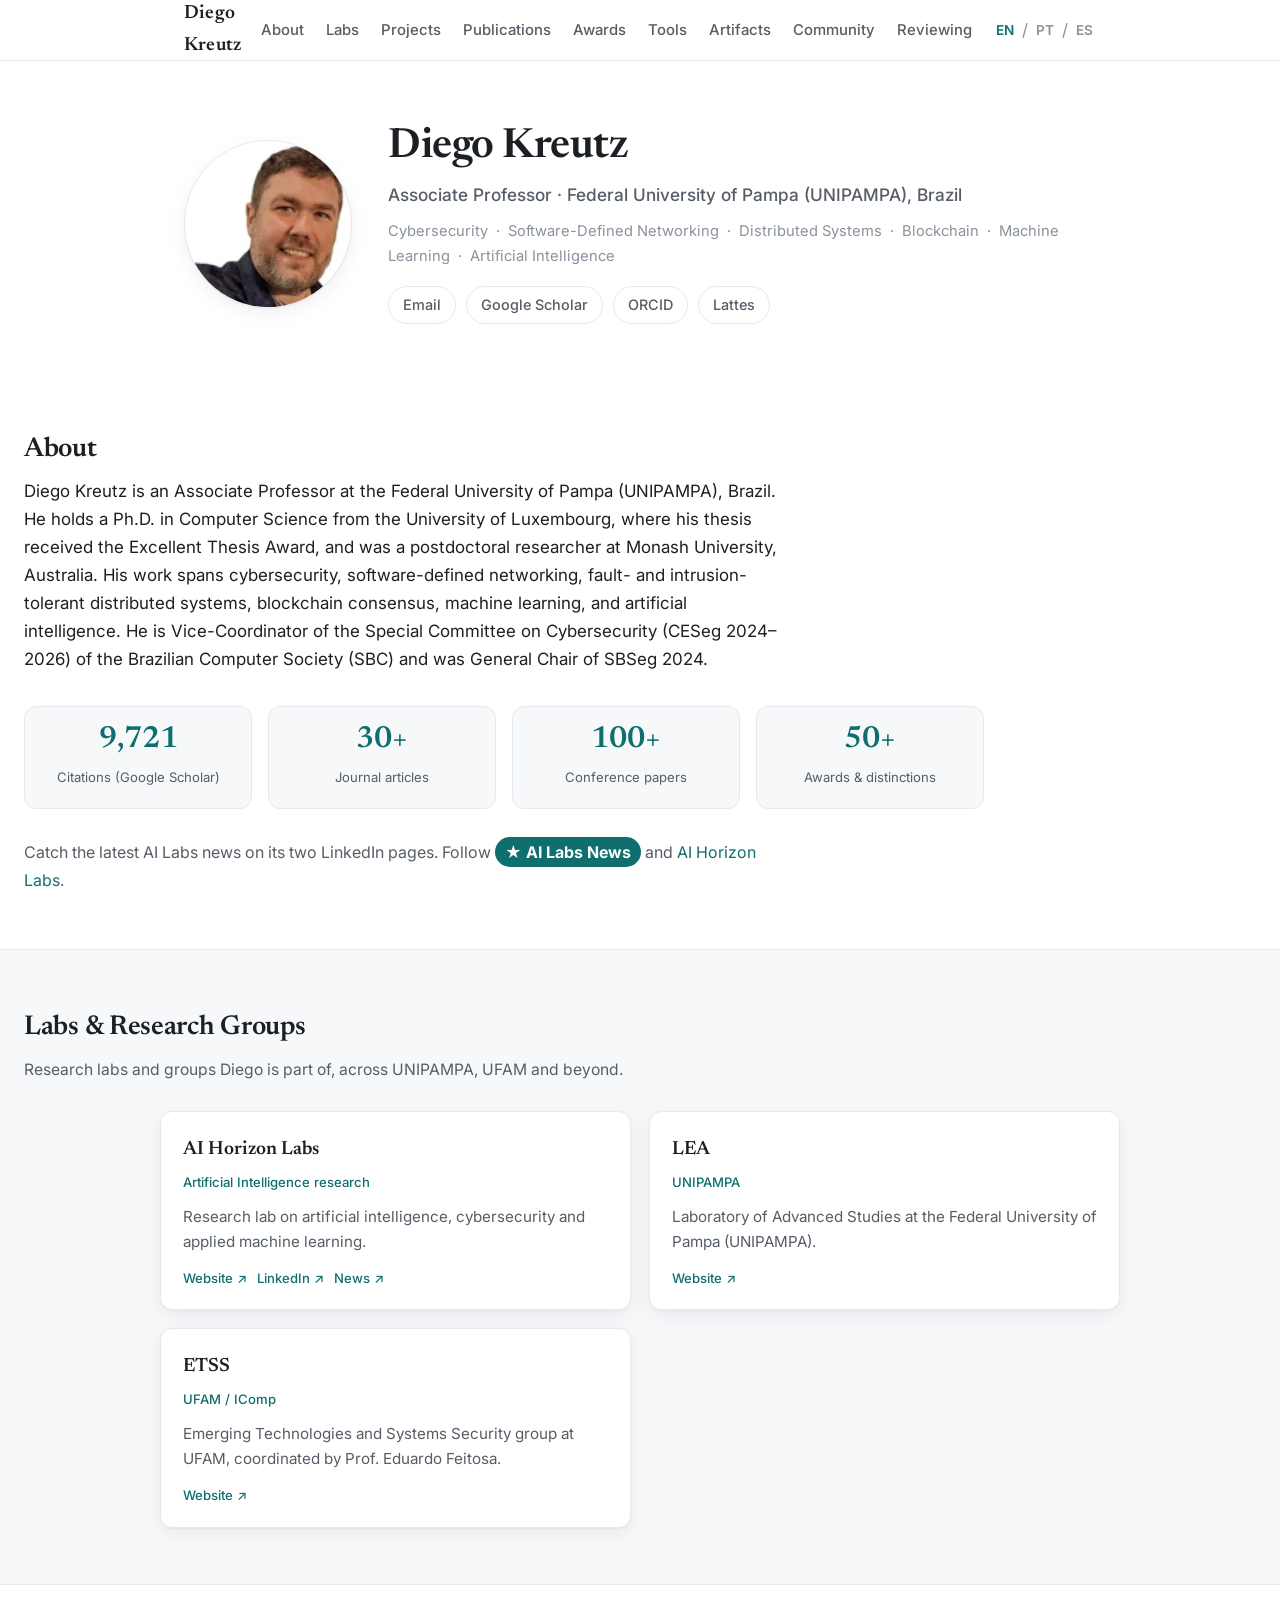
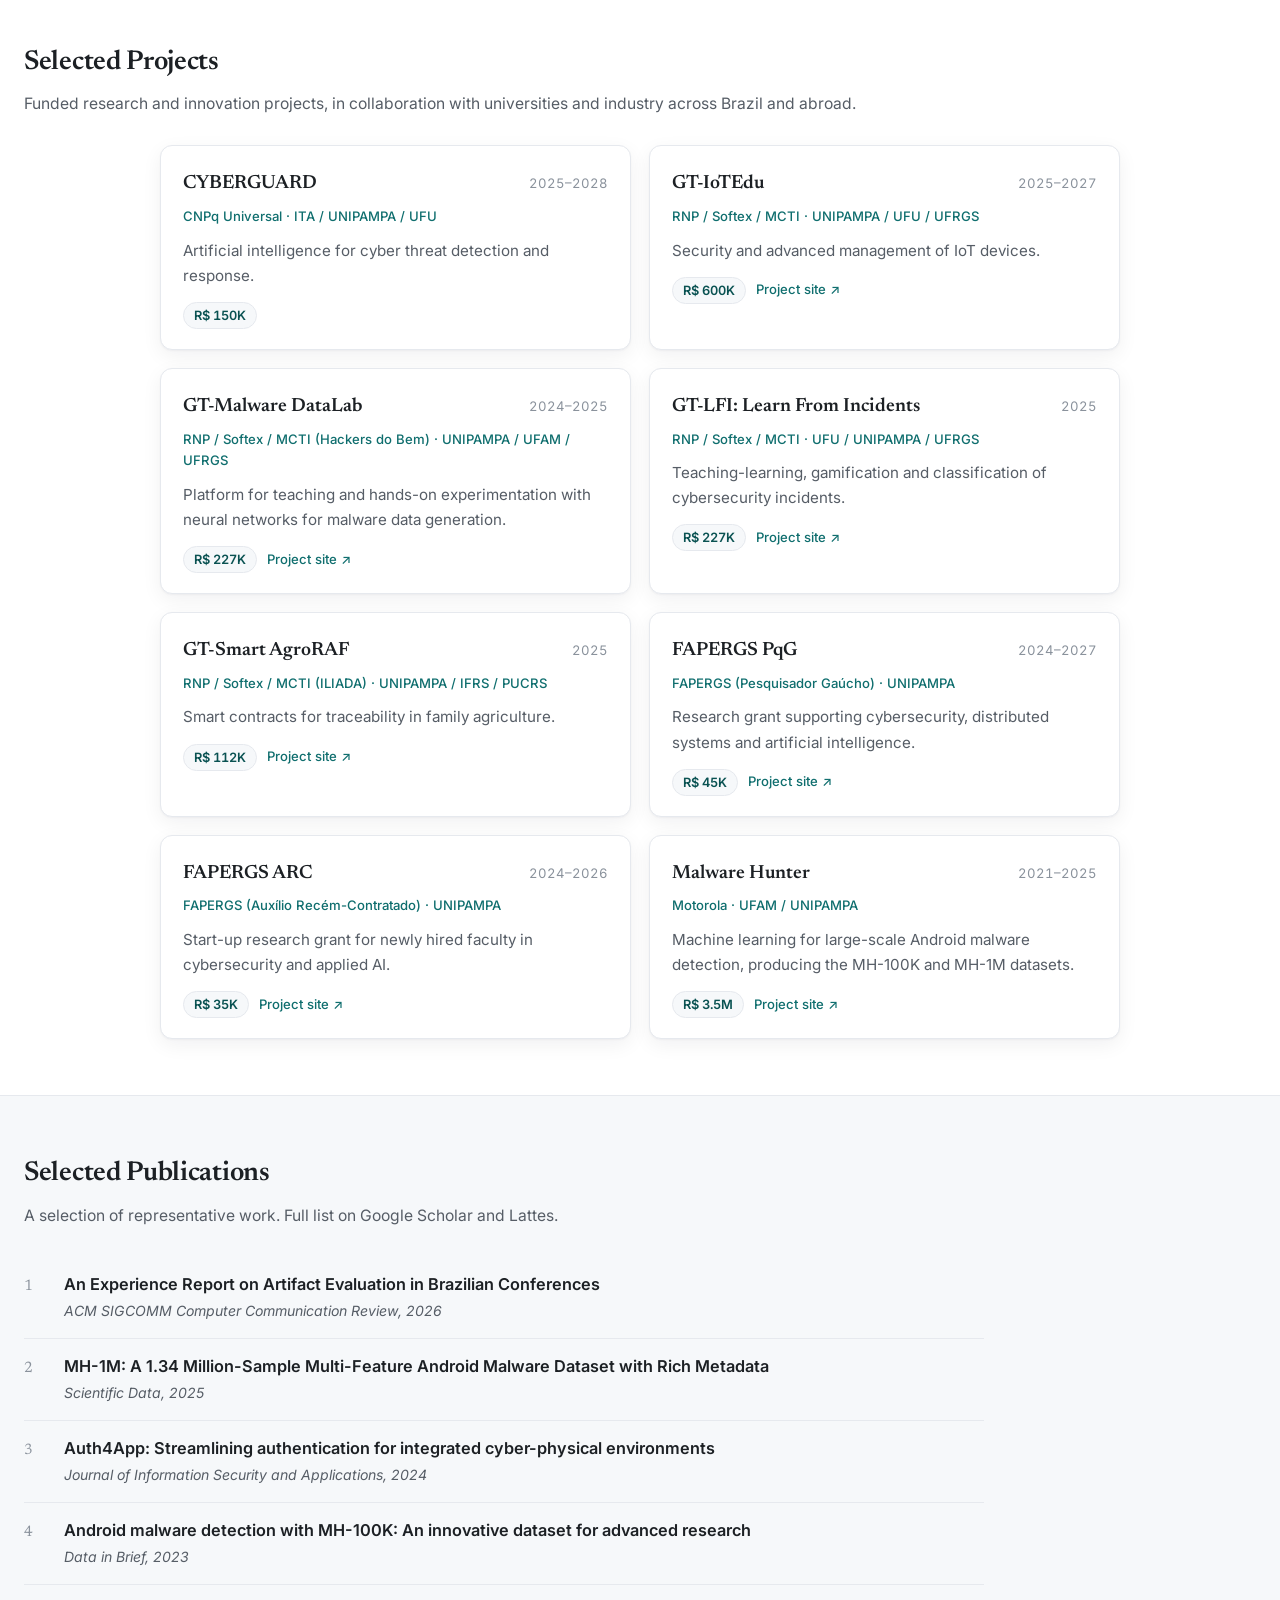
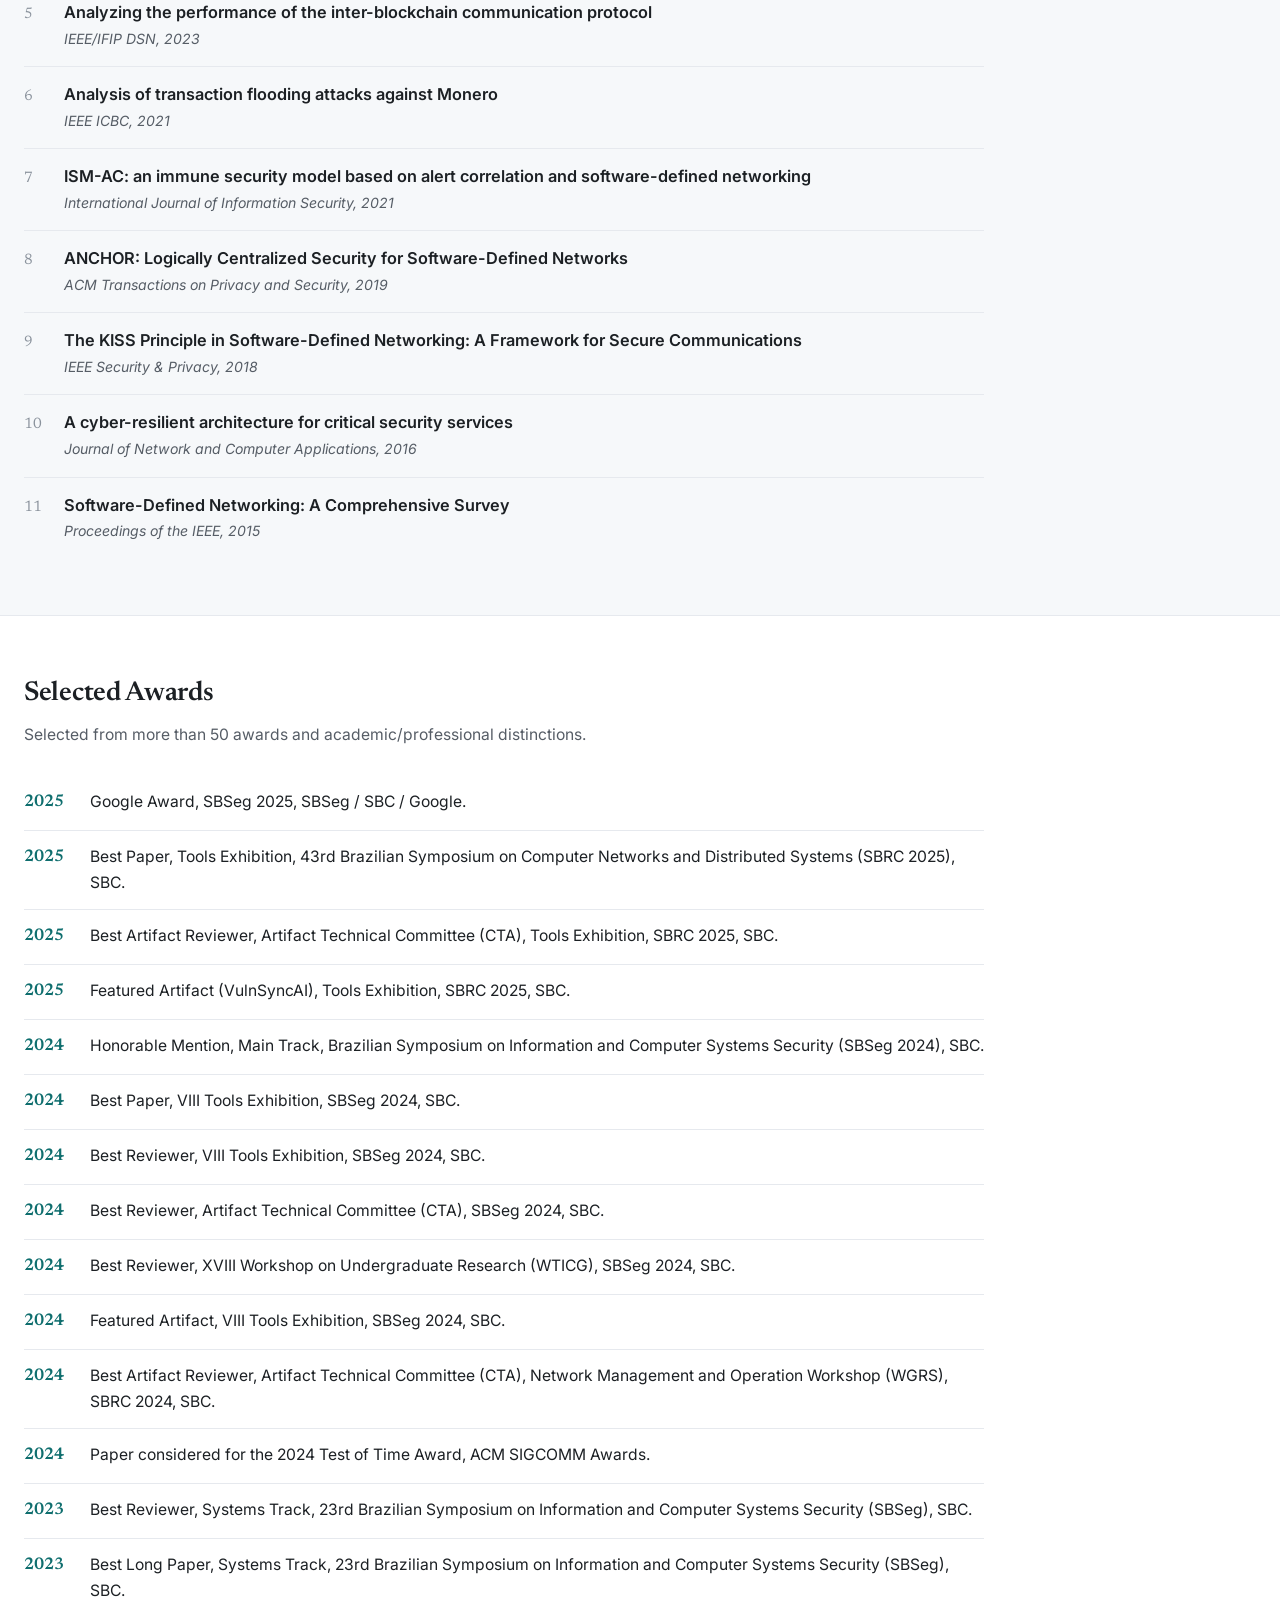
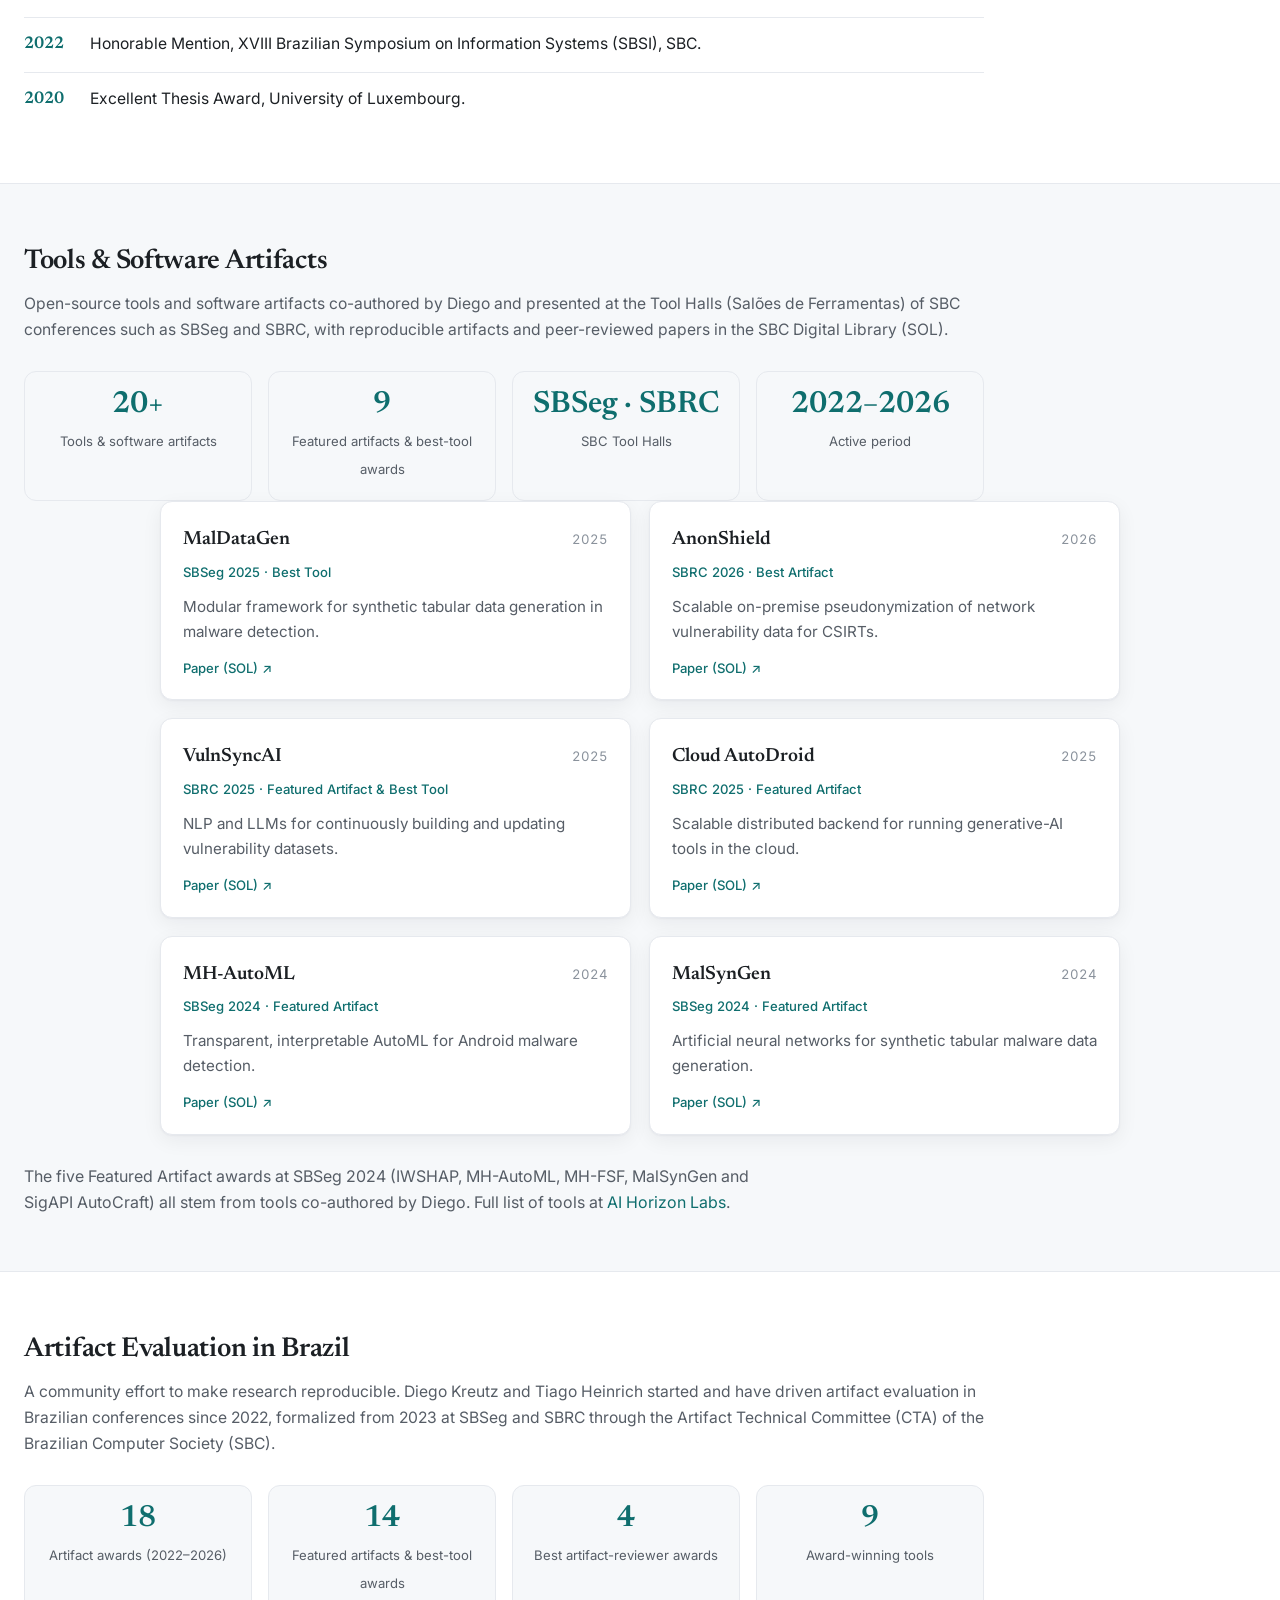
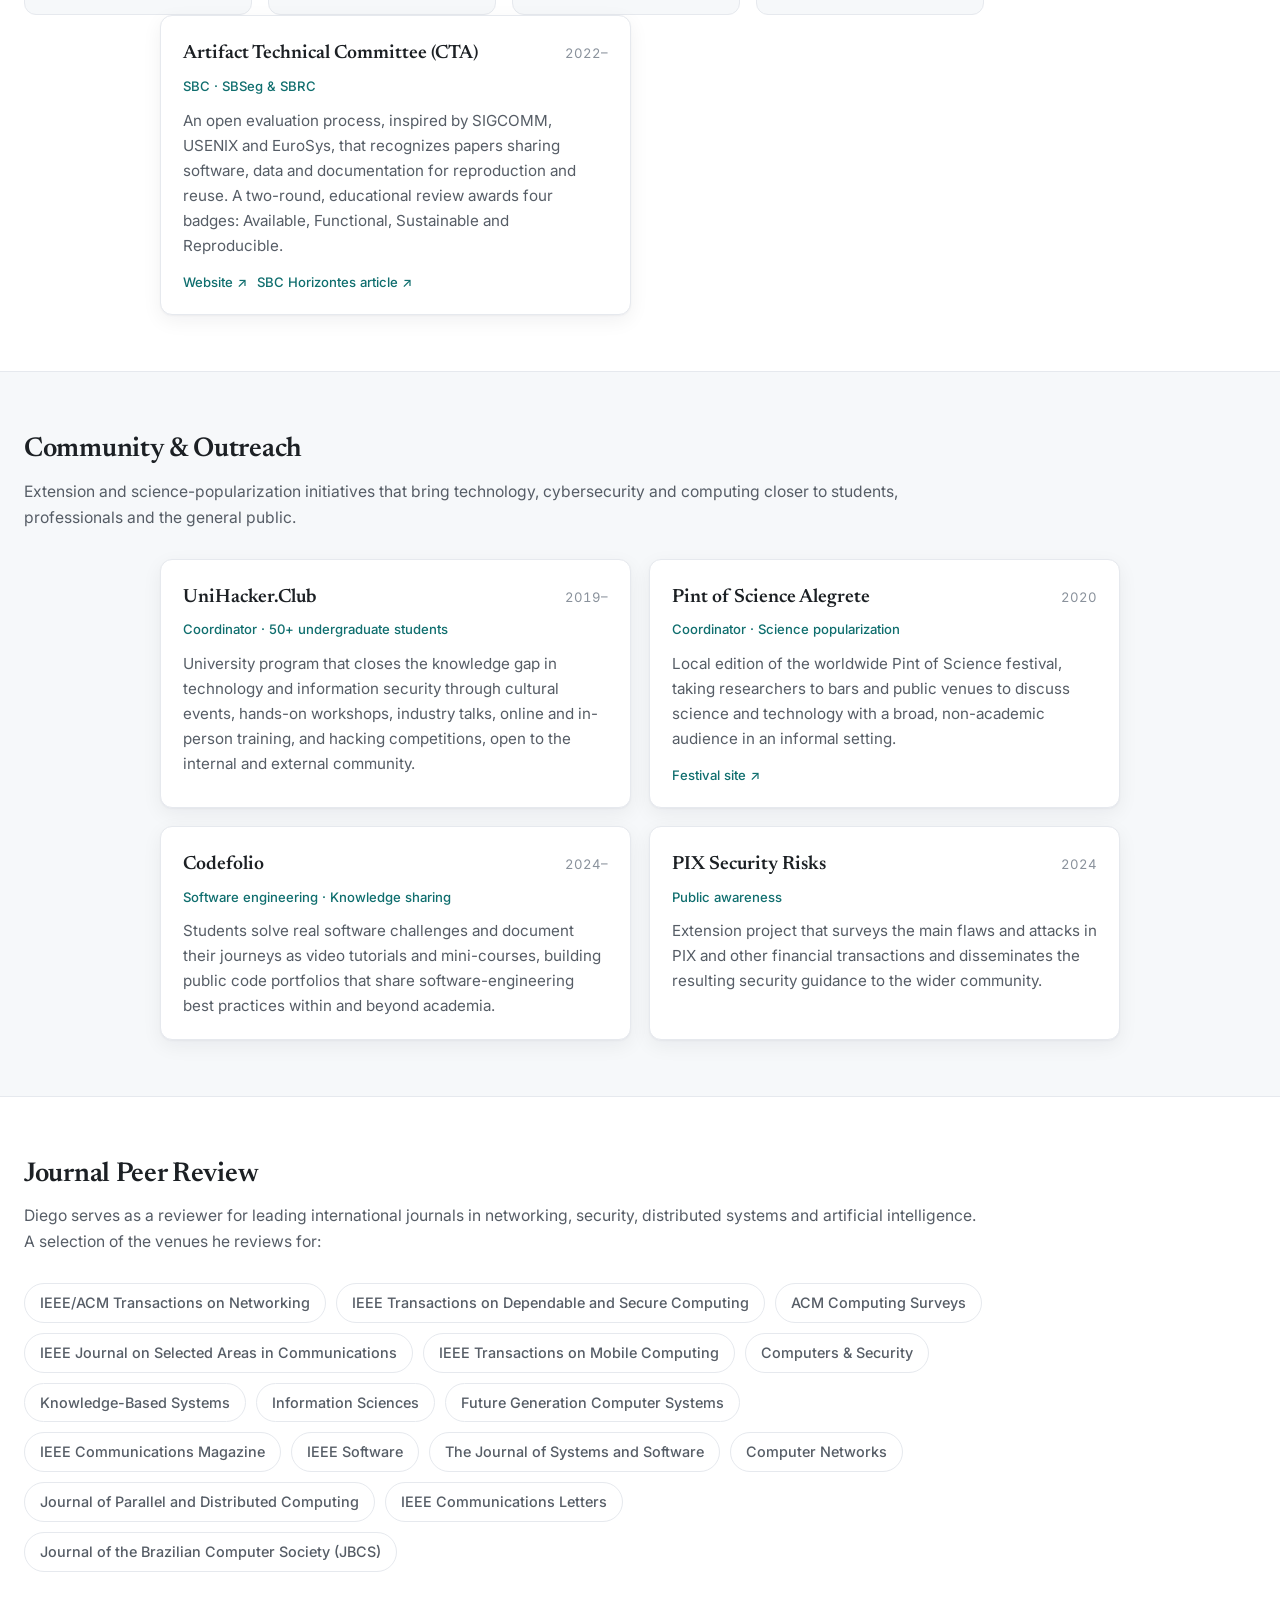
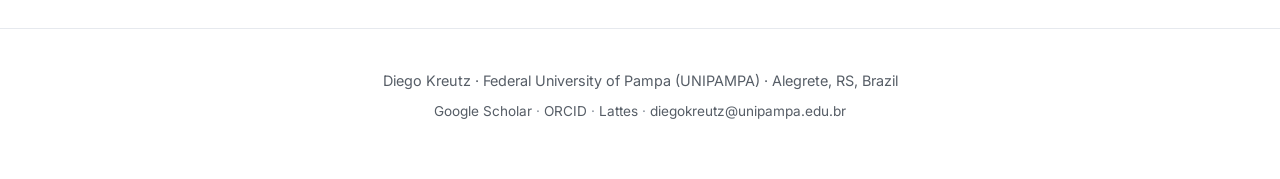
==== commit ee213644: "updates" ====
--- a/index.html
+++ b/index.html
@@ -30,6 +30,7 @@
         <a href="#projects"     data-en="Projects"     data-pt="Projetos"      data-es="Proyectos">Projects</a>
         <a href="#publications" data-en="Publications" data-pt="Publicações"   data-es="Publicaciones">Publications</a>
         <a href="#awards"       data-en="Awards"       data-pt="Prêmios"       data-es="Premios">Awards</a>
+        <a href="#tools"        data-en="Tools"        data-pt="Ferramentas"   data-es="Herramientas">Tools</a>
         <a href="#artifacts"    data-en="Artifacts"    data-pt="Artefatos"     data-es="Artefactos">Artifacts</a>
         <a href="#community"    data-en="Community"    data-pt="Comunidade"    data-es="Comunidad">Community</a>
         <a href="#reviewing"    data-en="Reviewing"    data-pt="Pareceres"     data-es="Revisión">Reviewing</a>
@@ -86,7 +87,7 @@
 
       <ul class="stats">
         <li class="stat">
-          <span class="stat__num">8,838</span>
+          <span class="stat__num">9,721</span>
           <span class="stat__label" data-en="Citations (Google Scholar)" data-pt="Citações (Google Scholar)" data-es="Citas (Google Scholar)">Citations (Google Scholar)</span>
         </li>
         <li class="stat">
@@ -478,8 +479,173 @@
       </ul>
     </section>
 
+    <!-- ===================== TOOLS ===================== -->
+    <section class="section section--alt" id="tools">
+      <h2 class="section__title" data-en="Tools &amp; Software Artifacts" data-pt="Ferramentas e Artefatos de Software" data-es="Herramientas y Artefactos de Software">Tools &amp; Software Artifacts</h2>
+      <p class="section__lead"
+         data-en="Open-source tools and software artifacts co-authored by Diego and presented at the Tool Halls (Salões de Ferramentas) of SBC conferences such as SBSeg and SBRC, with reproducible artifacts and peer-reviewed papers in the SBC Digital Library (SOL)."
+         data-pt="Ferramentas e artefatos de software de código aberto, com coautoria de Diego, apresentados nos Salões de Ferramentas de eventos da SBC, como SBSeg e SBRC, com artefatos reprodutíveis e artigos revisados por pares na Biblioteca Digital da SBC (SOL)."
+         data-es="Herramientas y artefactos de software de código abierto, en coautoría con Diego, presentados en los Salones de Herramientas de eventos de la SBC, como SBSeg y SBRC, con artefactos reproducibles y artículos revisados por pares en la Biblioteca Digital de la SBC (SOL).">
+        Open-source tools co-authored by Diego, presented at SBC Tool Halls (SBSeg, SBRC).
+      </p>
+
+      <ul class="stats">
+        <li class="stat">
+          <span class="stat__num">20+</span>
+          <span class="stat__label" data-en="Tools &amp; software artifacts" data-pt="Ferramentas e artefatos de software" data-es="Herramientas y artefactos de software">Tools &amp; software artifacts</span>
+        </li>
+        <li class="stat">
+          <span class="stat__num">9</span>
+          <span class="stat__label" data-en="Featured artifacts &amp; best-tool awards" data-pt="Artefatos destaque e prêmios de melhor ferramenta" data-es="Artefactos destacados y premios de mejor herramienta">Featured artifacts &amp; best-tool awards</span>
+        </li>
+        <li class="stat">
+          <span class="stat__num">SBSeg &middot; SBRC</span>
+          <span class="stat__label" data-en="SBC Tool Halls" data-pt="Salões de Ferramentas da SBC" data-es="Salones de Herramientas de la SBC">SBC Tool Halls</span>
+        </li>
+        <li class="stat">
+          <span class="stat__num">2022–2026</span>
+          <span class="stat__label" data-en="Active period" data-pt="Período de atuação" data-es="Período de actividad">Active period</span>
+        </li>
+      </ul>
+
+      <div class="cards">
+        <article class="card">
+          <header class="card__head">
+            <h3 class="card__title">MalDataGen</h3>
+            <span class="card__period">2025</span>
+          </header>
+          <p class="card__meta"
+             data-en="SBSeg 2025 &middot; Best Tool"
+             data-pt="SBSeg 2025 &middot; Melhor Ferramenta"
+             data-es="SBSeg 2025 &middot; Mejor Herramienta">SBSeg 2025 &middot; Best Tool</p>
+          <p class="card__desc"
+             data-en="Modular framework for synthetic tabular data generation in malware detection."
+             data-pt="Framework modular para geração de dados tabulares sintéticos na detecção de malware."
+             data-es="Framework modular para la generación de datos tabulares sintéticos en la detección de malware.">
+            Modular framework for synthetic tabular data generation in malware detection.
+          </p>
+          <div class="card__foot">
+            <a class="card__link" href="https://sol.sbc.org.br/index.php/sbseg_estendido/article/view/36739" target="_blank" rel="noopener"
+               data-en="Paper (SOL)" data-pt="Artigo (SOL)" data-es="Artículo (SOL)">Paper (SOL)</a>
+          </div>
+        </article>
+
+        <article class="card">
+          <header class="card__head">
+            <h3 class="card__title">AnonShield</h3>
+            <span class="card__period">2026</span>
+          </header>
+          <p class="card__meta"
+             data-en="SBRC 2026 &middot; Best Artifact"
+             data-pt="SBRC 2026 &middot; Melhor Artefato"
+             data-es="SBRC 2026 &middot; Mejor Artefacto">SBRC 2026 &middot; Best Artifact</p>
+          <p class="card__desc"
+             data-en="Scalable on-premise pseudonymization of network vulnerability data for CSIRTs."
+             data-pt="Pseudonimização escalável on-premise de dados de vulnerabilidade de redes para CSIRTs."
+             data-es="Seudonimización escalable on-premise de datos de vulnerabilidad de redes para CSIRTs.">
+            Scalable on-premise pseudonymization of network vulnerability data for CSIRTs.
+          </p>
+          <div class="card__foot">
+            <a class="card__link" href="https://sol.sbc.org.br/index.php/sbrc_estendido/article/view/42580" target="_blank" rel="noopener"
+               data-en="Paper (SOL)" data-pt="Artigo (SOL)" data-es="Artículo (SOL)">Paper (SOL)</a>
+          </div>
+        </article>
+
+        <article class="card">
+          <header class="card__head">
+            <h3 class="card__title">VulnSyncAI</h3>
+            <span class="card__period">2025</span>
+          </header>
+          <p class="card__meta"
+             data-en="SBRC 2025 &middot; Featured Artifact &amp; Best Tool"
+             data-pt="SBRC 2025 &middot; Artefato Destaque e Melhor Ferramenta"
+             data-es="SBRC 2025 &middot; Artefacto Destacado y Mejor Herramienta">SBRC 2025 &middot; Featured Artifact &amp; Best Tool</p>
+          <p class="card__desc"
+             data-en="NLP and LLMs for continuously building and updating vulnerability datasets."
+             data-pt="PLN e LLMs para construção e atualização contínua de datasets de vulnerabilidades."
+             data-es="PLN y LLMs para la construcción y actualización continua de datasets de vulnerabilidades.">
+            NLP and LLMs for continuously building and updating vulnerability datasets.
+          </p>
+          <div class="card__foot">
+            <a class="card__link" href="https://sol.sbc.org.br/index.php/sbrc_estendido/article/view/35868" target="_blank" rel="noopener"
+               data-en="Paper (SOL)" data-pt="Artigo (SOL)" data-es="Artículo (SOL)">Paper (SOL)</a>
+          </div>
+        </article>
+
+        <article class="card">
+          <header class="card__head">
+            <h3 class="card__title">Cloud AutoDroid</h3>
+            <span class="card__period">2025</span>
+          </header>
+          <p class="card__meta"
+             data-en="SBRC 2025 &middot; Featured Artifact"
+             data-pt="SBRC 2025 &middot; Artefato Destaque"
+             data-es="SBRC 2025 &middot; Artefacto Destacado">SBRC 2025 &middot; Featured Artifact</p>
+          <p class="card__desc"
+             data-en="Scalable distributed backend for running generative-AI tools in the cloud."
+             data-pt="Backend distribuído e escalável para executar ferramentas de IA generativa na nuvem."
+             data-es="Backend distribuido y escalable para ejecutar herramientas de IA generativa en la nube.">
+            Scalable distributed backend for running generative-AI tools in the cloud.
+          </p>
+          <div class="card__foot">
+            <a class="card__link" href="https://sol.sbc.org.br/index.php/sbrc_estendido/article/view/35867" target="_blank" rel="noopener"
+               data-en="Paper (SOL)" data-pt="Artigo (SOL)" data-es="Artículo (SOL)">Paper (SOL)</a>
+          </div>
+        </article>
+
+        <article class="card">
+          <header class="card__head">
+            <h3 class="card__title">MH-AutoML</h3>
+            <span class="card__period">2024</span>
+          </header>
+          <p class="card__meta"
+             data-en="SBSeg 2024 &middot; Featured Artifact"
+             data-pt="SBSeg 2024 &middot; Artefato Destaque"
+             data-es="SBSeg 2024 &middot; Artefacto Destacado">SBSeg 2024 &middot; Featured Artifact</p>
+          <p class="card__desc"
+             data-en="Transparent, interpretable AutoML for Android malware detection."
+             data-pt="AutoML transparente e interpretável para detecção de malware Android."
+             data-es="AutoML transparente e interpretable para la detección de malware Android.">
+            Transparent, interpretable AutoML for Android malware detection.
+          </p>
+          <div class="card__foot">
+            <a class="card__link" href="https://sol.sbc.org.br/index.php/sbseg_estendido/article/view/30124" target="_blank" rel="noopener"
+               data-en="Paper (SOL)" data-pt="Artigo (SOL)" data-es="Artículo (SOL)">Paper (SOL)</a>
+          </div>
+        </article>
+
+        <article class="card">
+          <header class="card__head">
+            <h3 class="card__title">MalSynGen</h3>
+            <span class="card__period">2024</span>
+          </header>
+          <p class="card__meta"
+             data-en="SBSeg 2024 &middot; Featured Artifact"
+             data-pt="SBSeg 2024 &middot; Artefato Destaque"
+             data-es="SBSeg 2024 &middot; Artefacto Destacado">SBSeg 2024 &middot; Featured Artifact</p>
+          <p class="card__desc"
+             data-en="Artificial neural networks for synthetic tabular malware data generation."
+             data-pt="Redes neurais artificiais para geração de dados tabulares sintéticos de malware."
+             data-es="Redes neuronales artificiales para la generación de datos tabulares sintéticos de malware.">
+            Artificial neural networks for synthetic tabular malware data generation.
+          </p>
+          <div class="card__foot">
+            <a class="card__link" href="https://sol.sbc.org.br/index.php/sbseg_estendido/article/view/30126" target="_blank" rel="noopener"
+               data-en="Paper (SOL)" data-pt="Artigo (SOL)" data-es="Artículo (SOL)">Paper (SOL)</a>
+          </div>
+        </article>
+      </div>
+
+      <p class="about__note">
+        <span data-en="The five Featured Artifact awards at SBSeg 2024 (IWSHAP, MH-AutoML, MH-FSF, MalSynGen and SigAPI AutoCraft) all stem from tools co-authored by Diego. Full list of tools at"
+              data-pt="Os cinco prêmios de Artefato Destaque no SBSeg 2024 (IWSHAP, MH-AutoML, MH-FSF, MalSynGen e SigAPI AutoCraft) decorrem de ferramentas com coautoria de Diego. Lista completa de ferramentas em"
+              data-es="Los cinco premios de Artefacto Destacado en SBSeg 2024 (IWSHAP, MH-AutoML, MH-FSF, MalSynGen y SigAPI AutoCraft) provienen de herramientas en coautoría con Diego. Lista completa de herramientas en">The five Featured Artifact awards at SBSeg 2024 all stem from tools co-authored by Diego. Full list of tools at</span>
+        <a href="https://ai-horizon-labs.github.io/ferramentas.html" target="_blank" rel="noopener">AI Horizon Labs</a>.
+      </p>
+    </section>
+
     <!-- ===================== ARTIFACTS ===================== -->
-    <section class="section section--alt" id="artifacts">
+    <section class="section" id="artifacts">
       <h2 class="section__title" data-en="Artifact Evaluation in Brazil" data-pt="Avaliação de Artefatos no Brasil" data-es="Evaluación de Artefactos en Brasil">Artifact Evaluation in Brazil</h2>
       <p class="section__lead"
          data-en="A community effort to make research reproducible. Diego Kreutz and Tiago Heinrich started and have driven artifact evaluation in Brazilian conferences since 2022, formalized from 2023 at SBSeg and SBRC through the Artifact Technical Committee (CTA) of the Brazilian Computer Society (SBC)."
@@ -488,6 +654,26 @@
         A community effort to make research reproducible, driven by Diego Kreutz and Tiago Heinrich since 2022.
       </p>
 
+      <!-- Artifact-award statistics (source: Lattes CV, "Prêmios e títulos") -->
+      <ul class="stats">
+        <li class="stat">
+          <span class="stat__num">18</span>
+          <span class="stat__label" data-en="Artifact awards (2022–2026)" data-pt="Prêmios de artefatos (2022–2026)" data-es="Premios de artefactos (2022–2026)">Artifact awards (2022–2026)</span>
+        </li>
+        <li class="stat">
+          <span class="stat__num">14</span>
+          <span class="stat__label" data-en="Featured artifacts &amp; best-tool awards" data-pt="Artefatos destaque e melhores ferramentas" data-es="Artefactos destacados y mejores herramientas">Featured artifacts &amp; best-tool awards</span>
+        </li>
+        <li class="stat">
+          <span class="stat__num">4</span>
+          <span class="stat__label" data-en="Best artifact-reviewer awards" data-pt="Prêmios de melhor revisor de artefatos" data-es="Premios de mejor revisor de artefactos">Best artifact-reviewer awards</span>
+        </li>
+        <li class="stat">
+          <span class="stat__num">9</span>
+          <span class="stat__label" data-en="Award-winning tools" data-pt="Ferramentas premiadas" data-es="Herramientas premiadas">Award-winning tools</span>
+        </li>
+      </ul>
+
       <div class="cards">
         <article class="card">
           <header class="card__head">
@@ -512,7 +698,7 @@
     </section>
 
     <!-- ===================== COMMUNITY ===================== -->
-    <section class="section" id="community">
+    <section class="section section--alt" id="community">
       <h2 class="section__title" data-en="Community &amp; Outreach" data-pt="Comunidade e Extensão" data-es="Comunidad y Extensión">Community &amp; Outreach</h2>
       <p class="section__lead"
          data-en="Extension and science-popularization initiatives that bring technology, cybersecurity and computing closer to students, professionals and the general public."
@@ -585,7 +771,7 @@
     </section>
 
     <!-- ===================== PEER REVIEW ===================== -->
-    <section class="section section--alt" id="reviewing">
+    <section class="section" id="reviewing">
       <h2 class="section__title" data-en="Journal Peer Review" data-pt="Pareceres em Periódicos" data-es="Revisión en Revistas">Journal Peer Review</h2>
       <p class="section__lead"
          data-en="Diego serves as a reviewer for leading international journals in networking, security, distributed systems and artificial intelligence. A selection of the venues he reviews for:"
@@ -609,6 +795,8 @@
         <li><a href="https://www.sciencedirect.com/journal/journal-of-systems-and-software" target="_blank" rel="noopener">The Journal of Systems and Software</a></li>
         <li><a href="https://www.sciencedirect.com/journal/computer-networks" target="_blank" rel="noopener">Computer Networks</a></li>
         <li><a href="https://www.sciencedirect.com/journal/journal-of-parallel-and-distributed-computing" target="_blank" rel="noopener">Journal of Parallel and Distributed Computing</a></li>
+        <li><a href="https://www.comsoc.org/publications/journals/ieee-communications-letters" target="_blank" rel="noopener">IEEE Communications Letters</a></li>
+        <li><a href="https://journals-sol.sbc.org.br/index.php/jbcs" target="_blank" rel="noopener">Journal of the Brazilian Computer Society (JBCS)</a></li>
       </ul>
     </section>
 
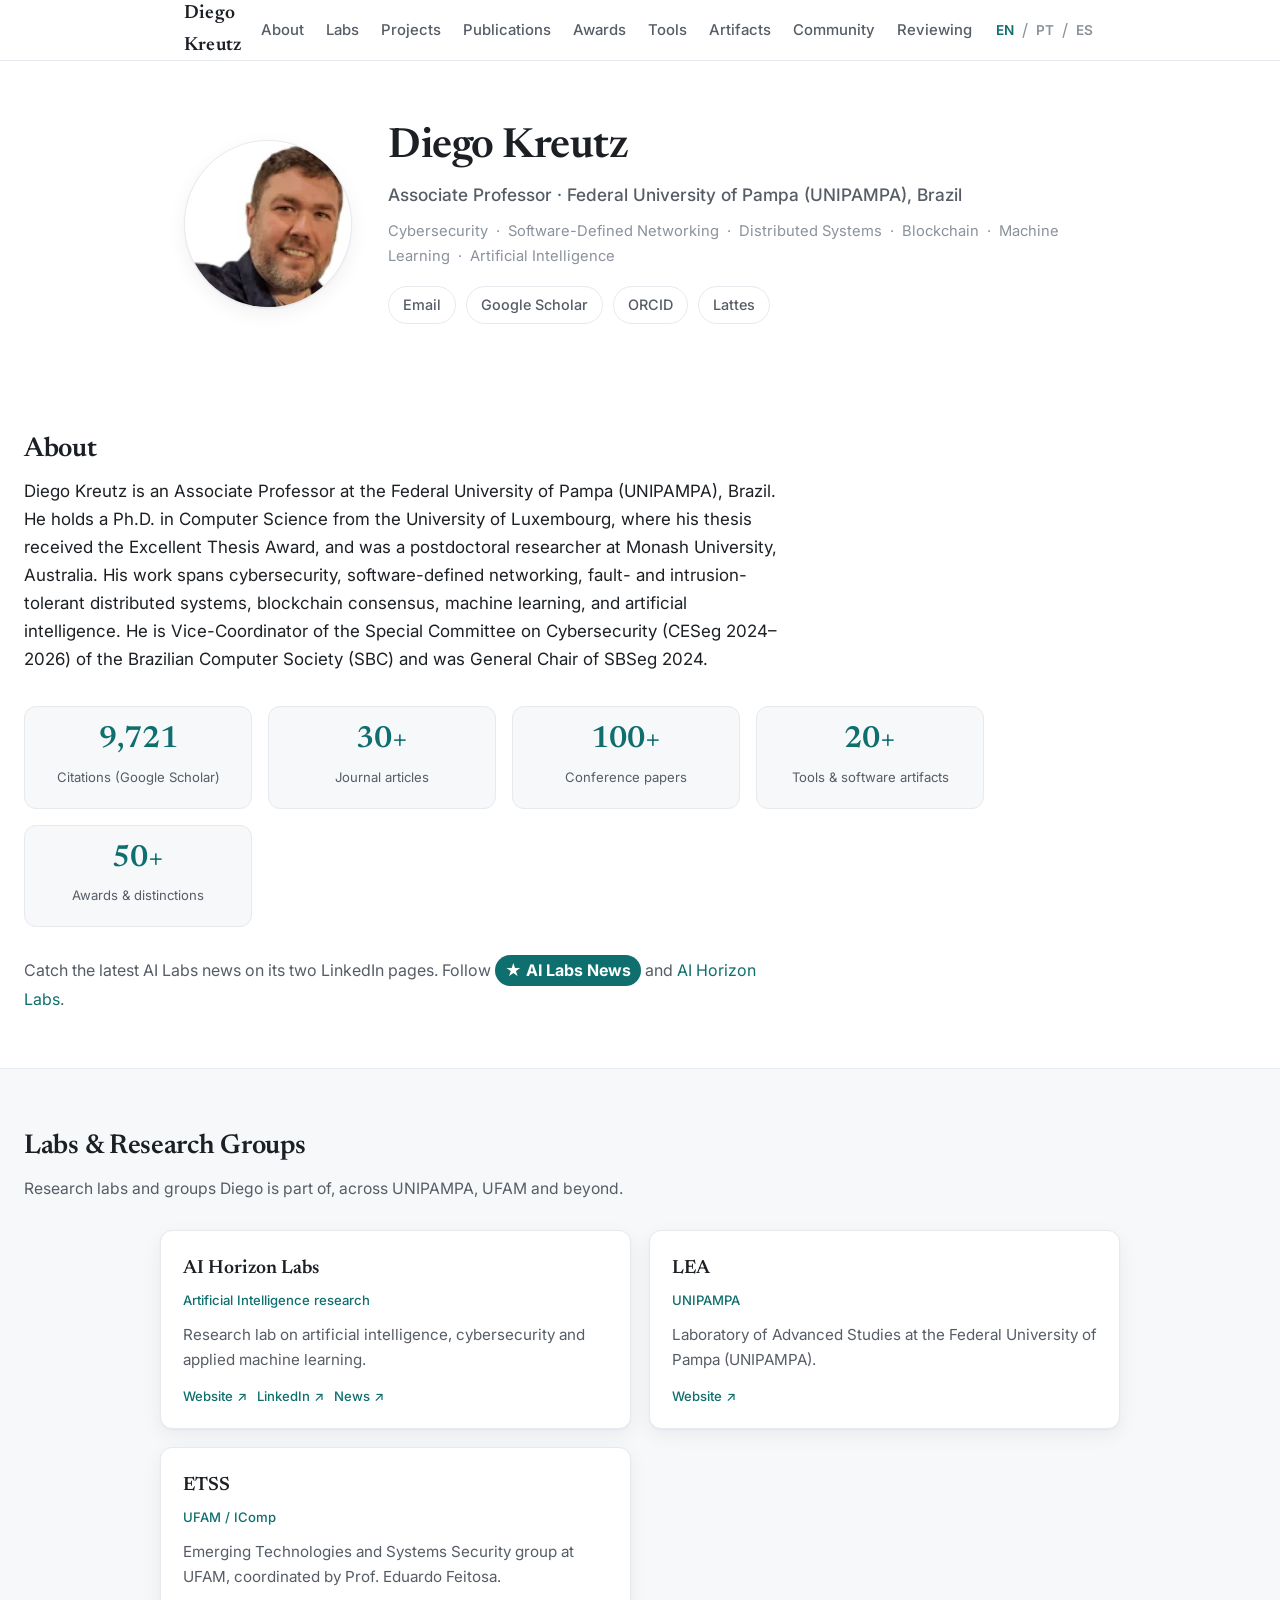
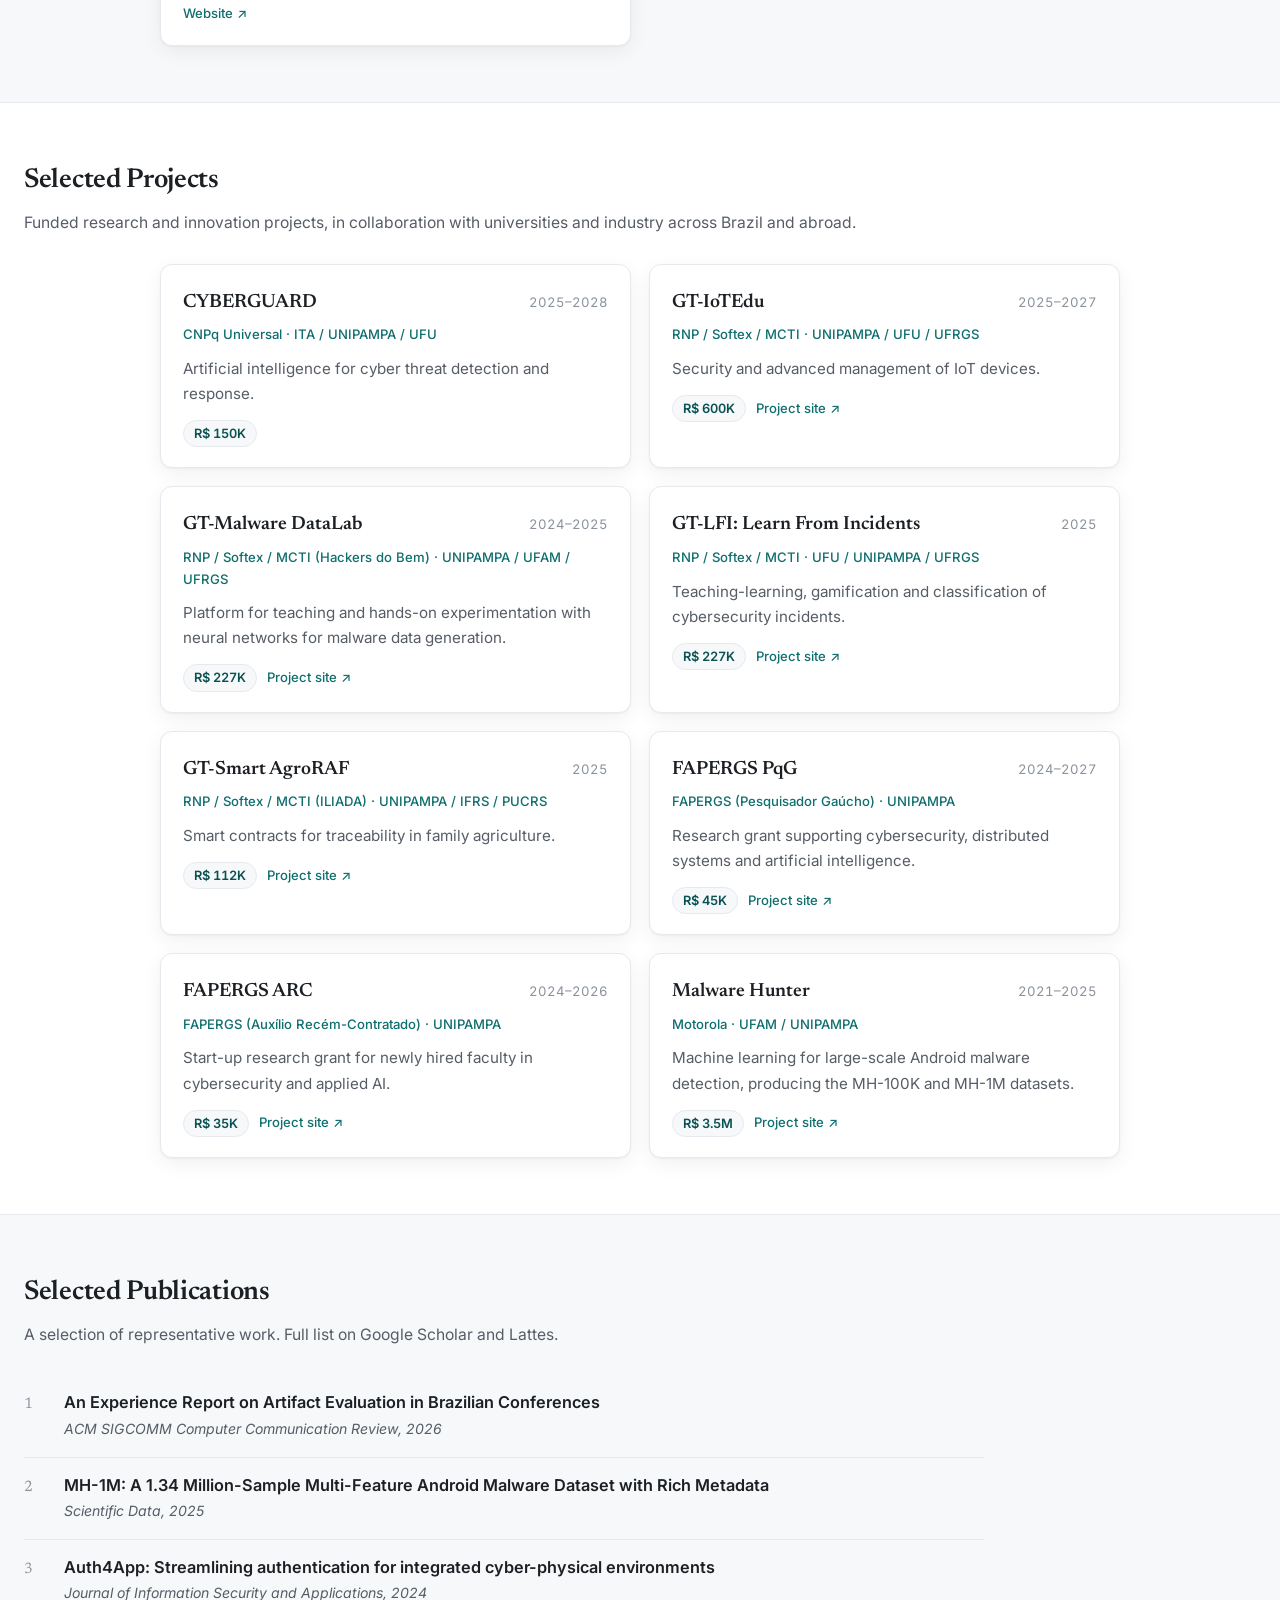
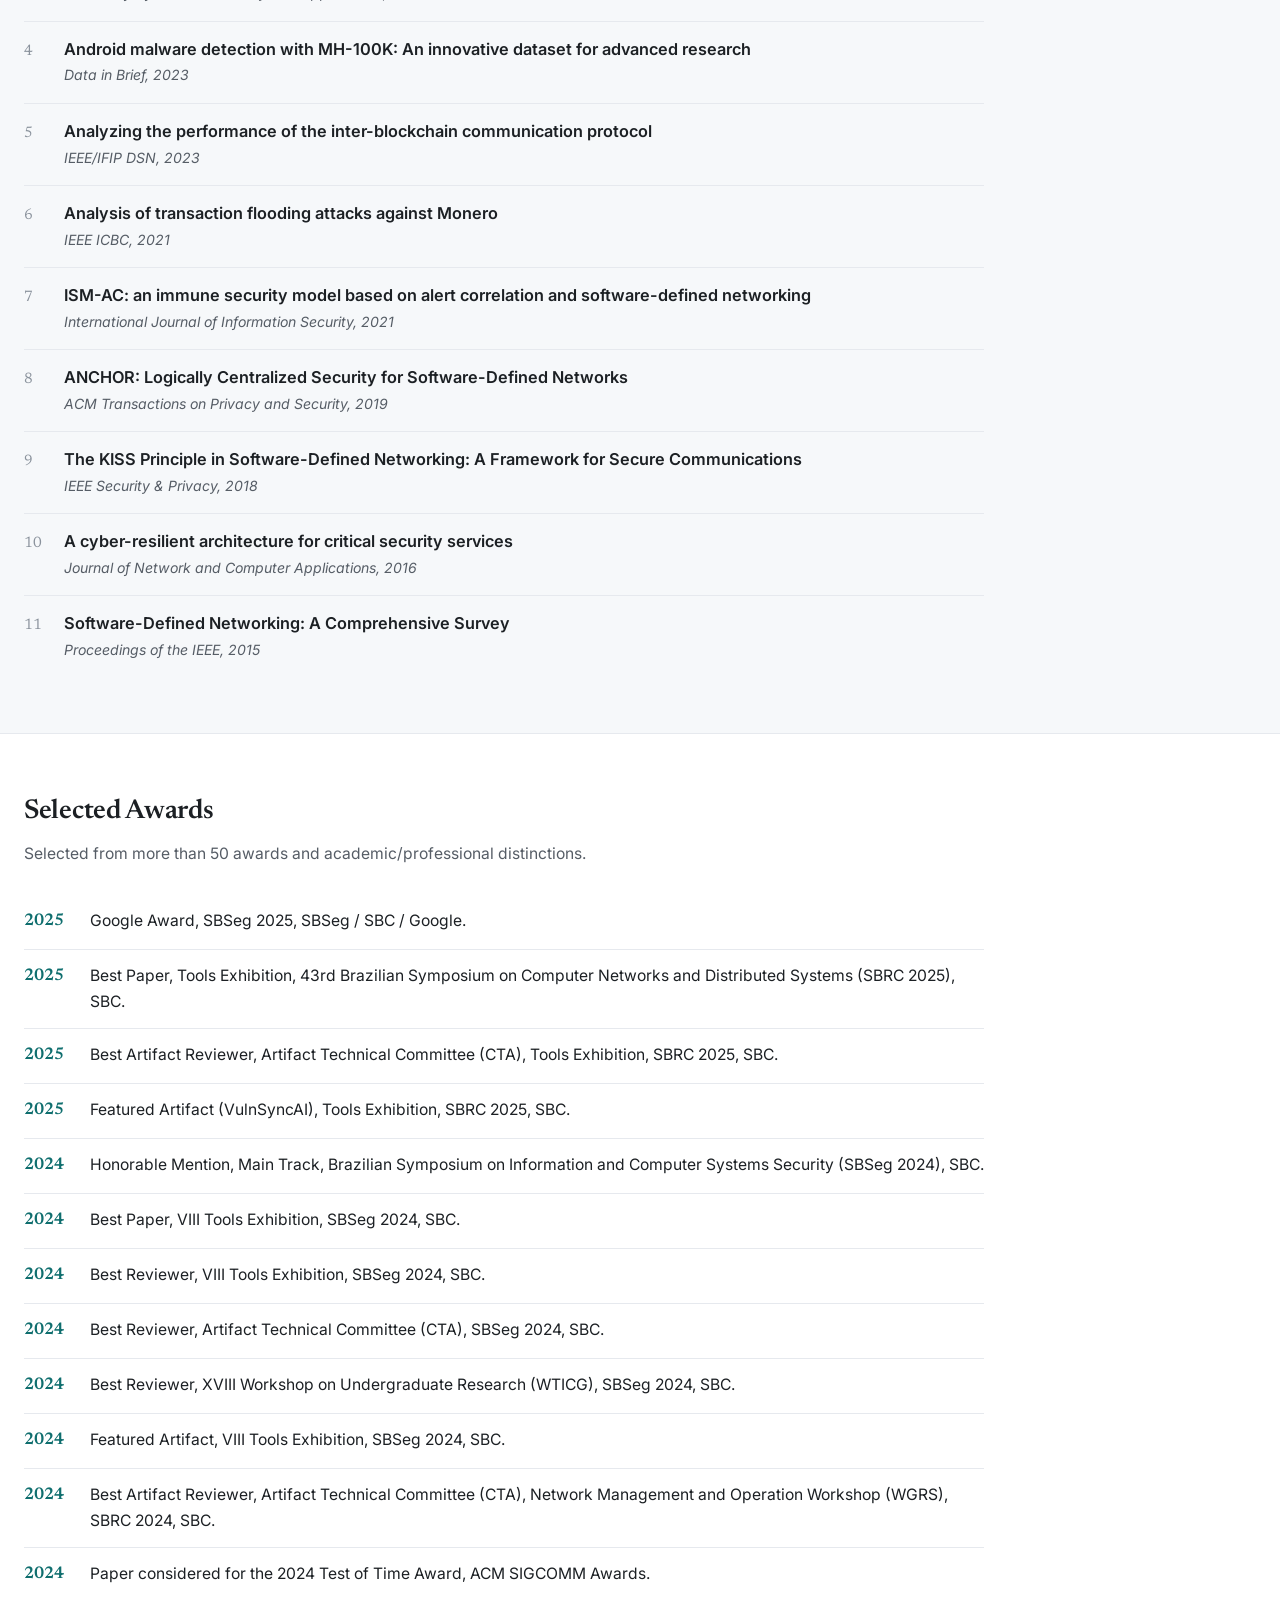
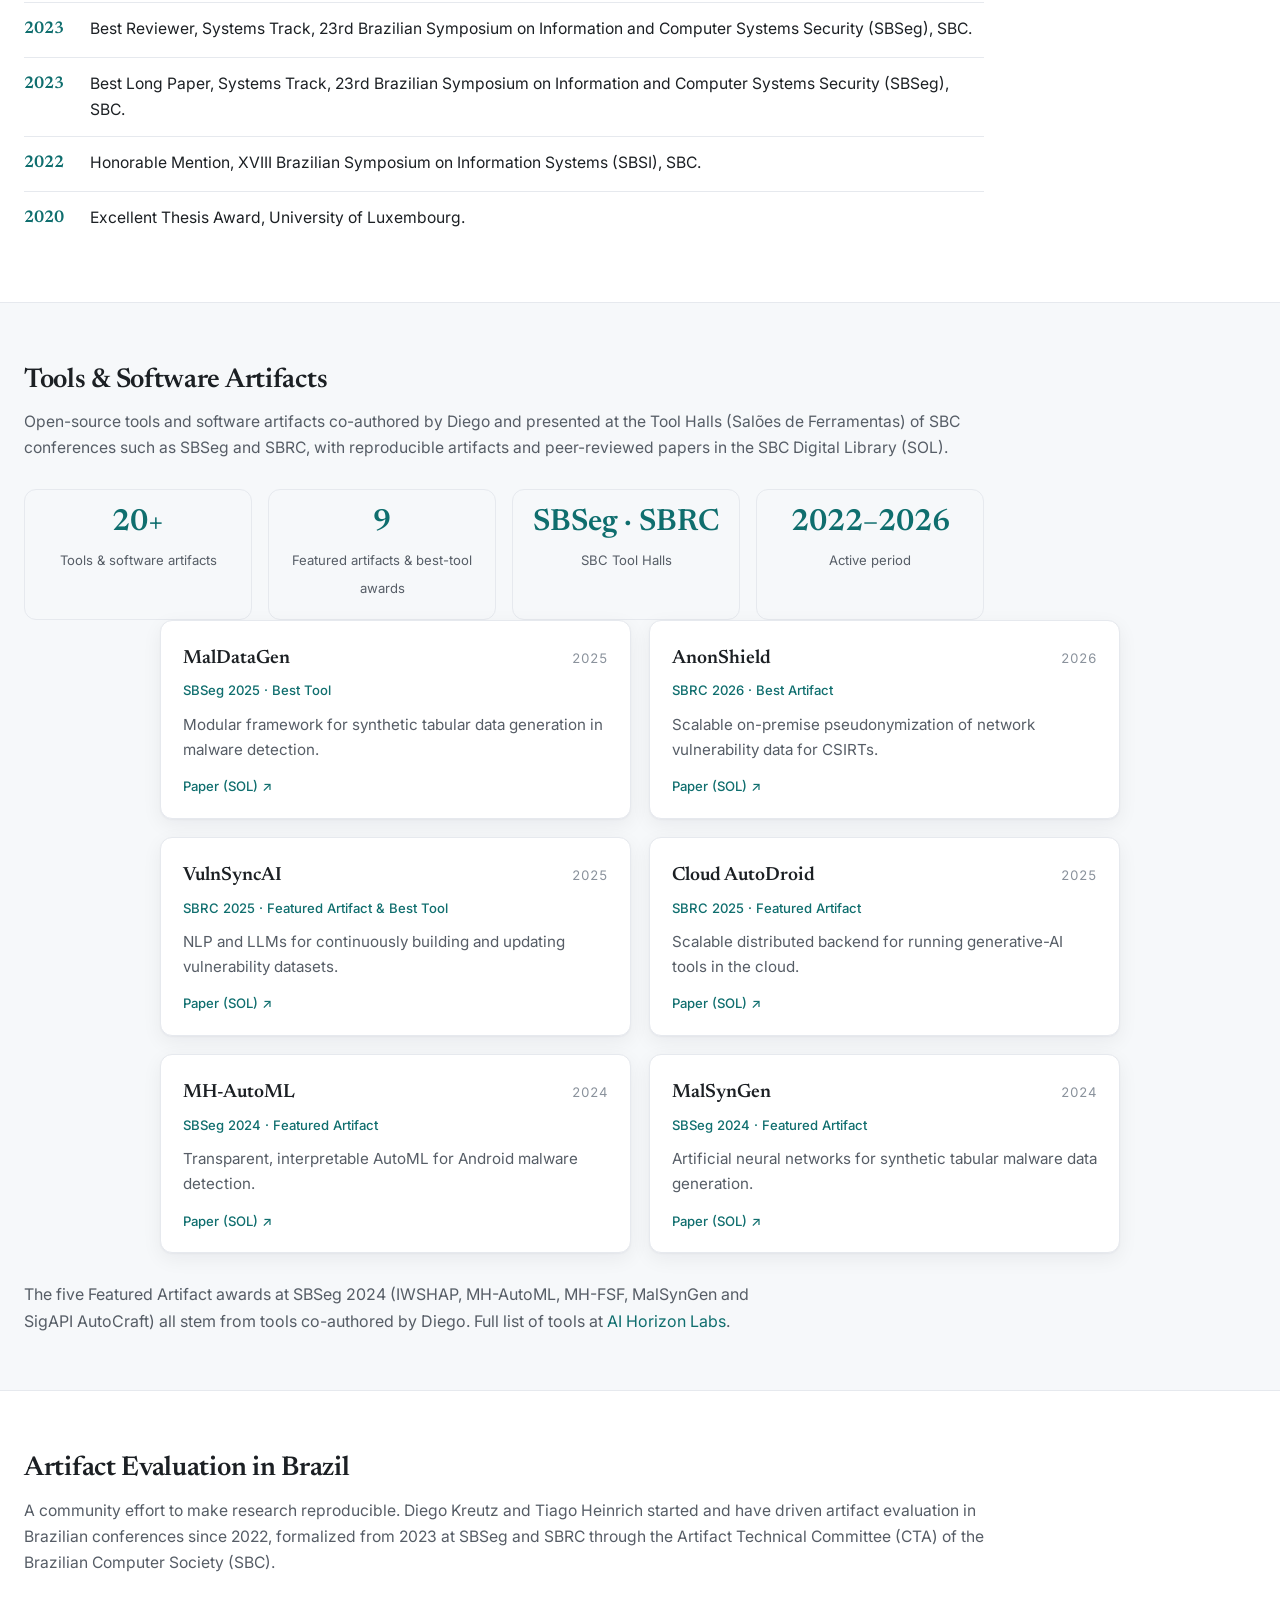
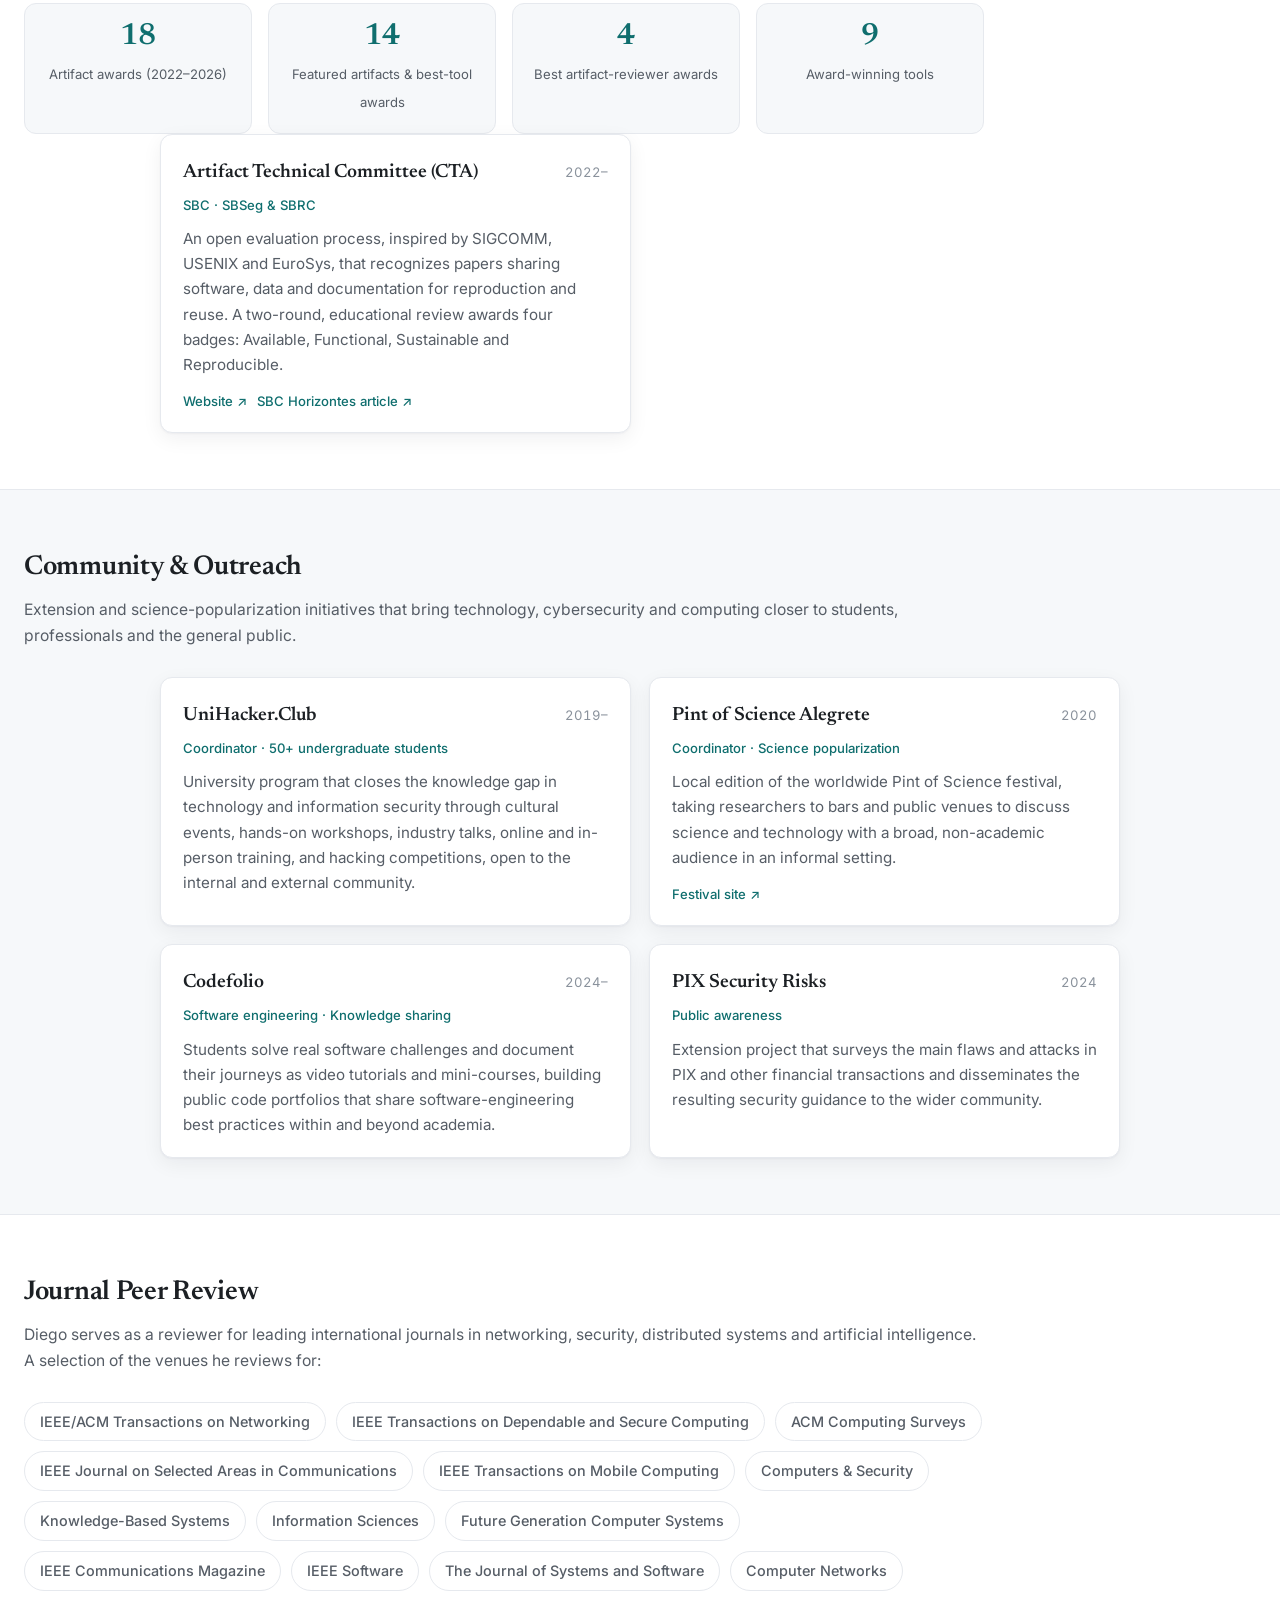
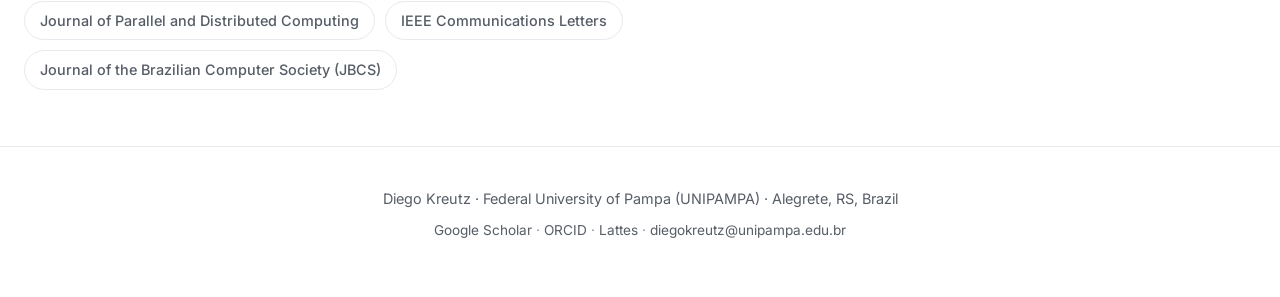
==== commit e5e64cf6: "updates" ====
--- a/index.html
+++ b/index.html
@@ -99,6 +99,10 @@
           <span class="stat__label" data-en="Conference papers" data-pt="Artigos em eventos" data-es="Artículos en congresos">Conference papers</span>
         </li>
         <li class="stat">
+          <span class="stat__num">20+</span>
+          <span class="stat__label" data-en="Tools &amp; software artifacts" data-pt="Ferramentas e artefatos de software" data-es="Herramientas y artefactos de software">Tools &amp; software artifacts</span>
+        </li>
+        <li class="stat">
           <span class="stat__num">50+</span>
           <span class="stat__label" data-en="Awards &amp; distinctions" data-pt="Prêmios e distinções" data-es="Premios y distinciones">Awards &amp; distinctions</span>
         </li>
